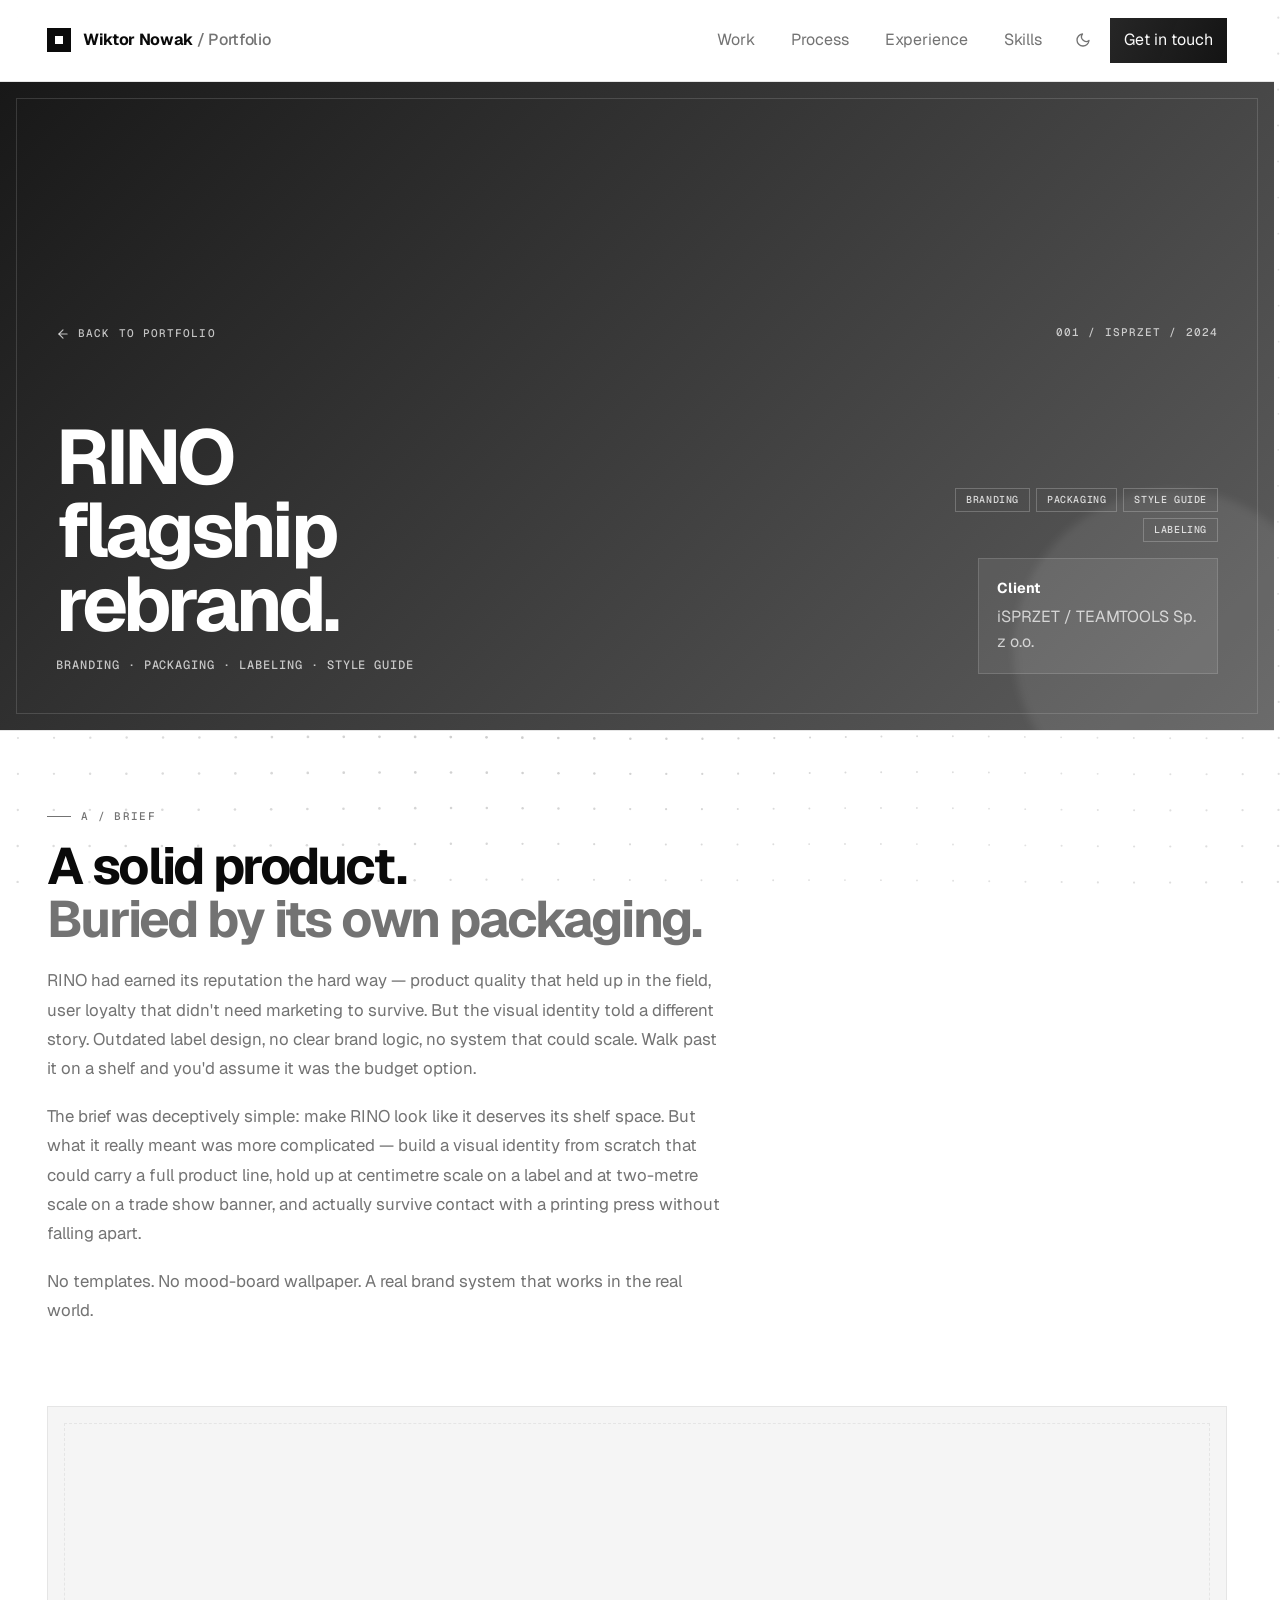
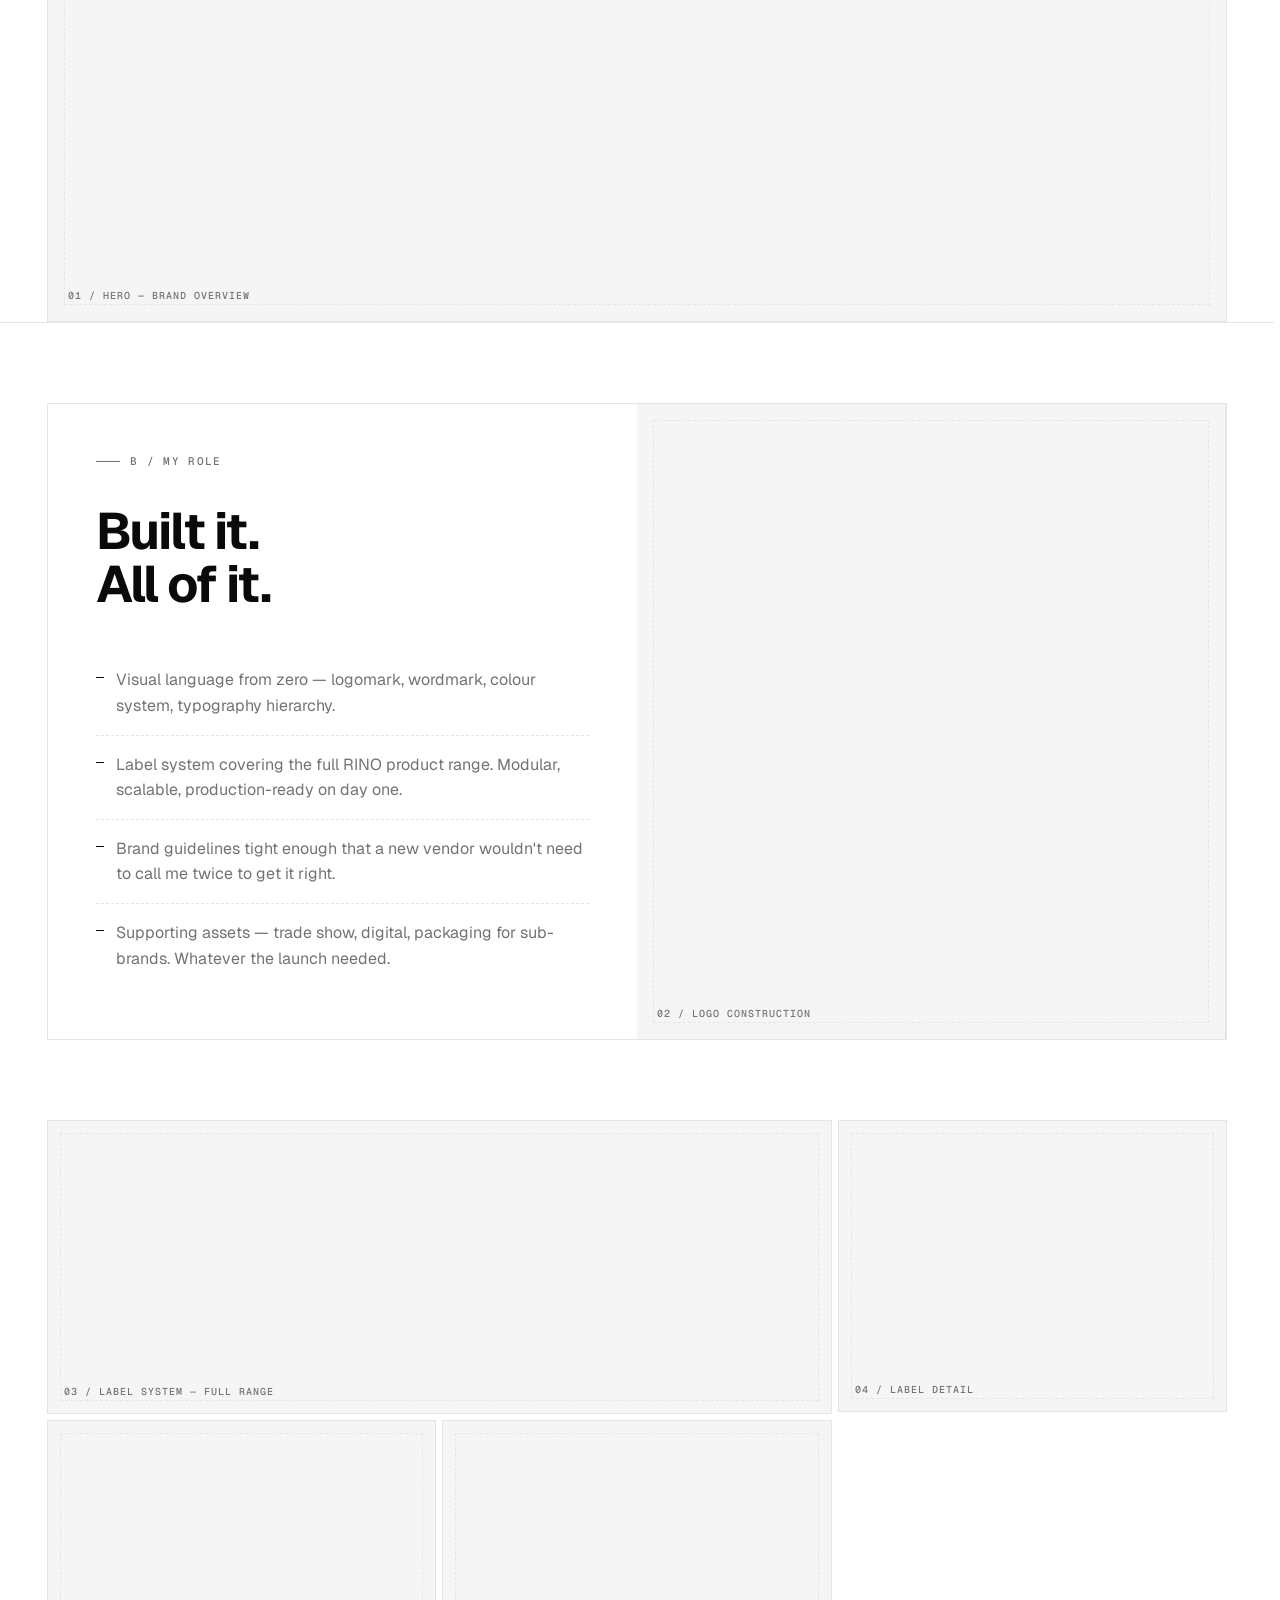
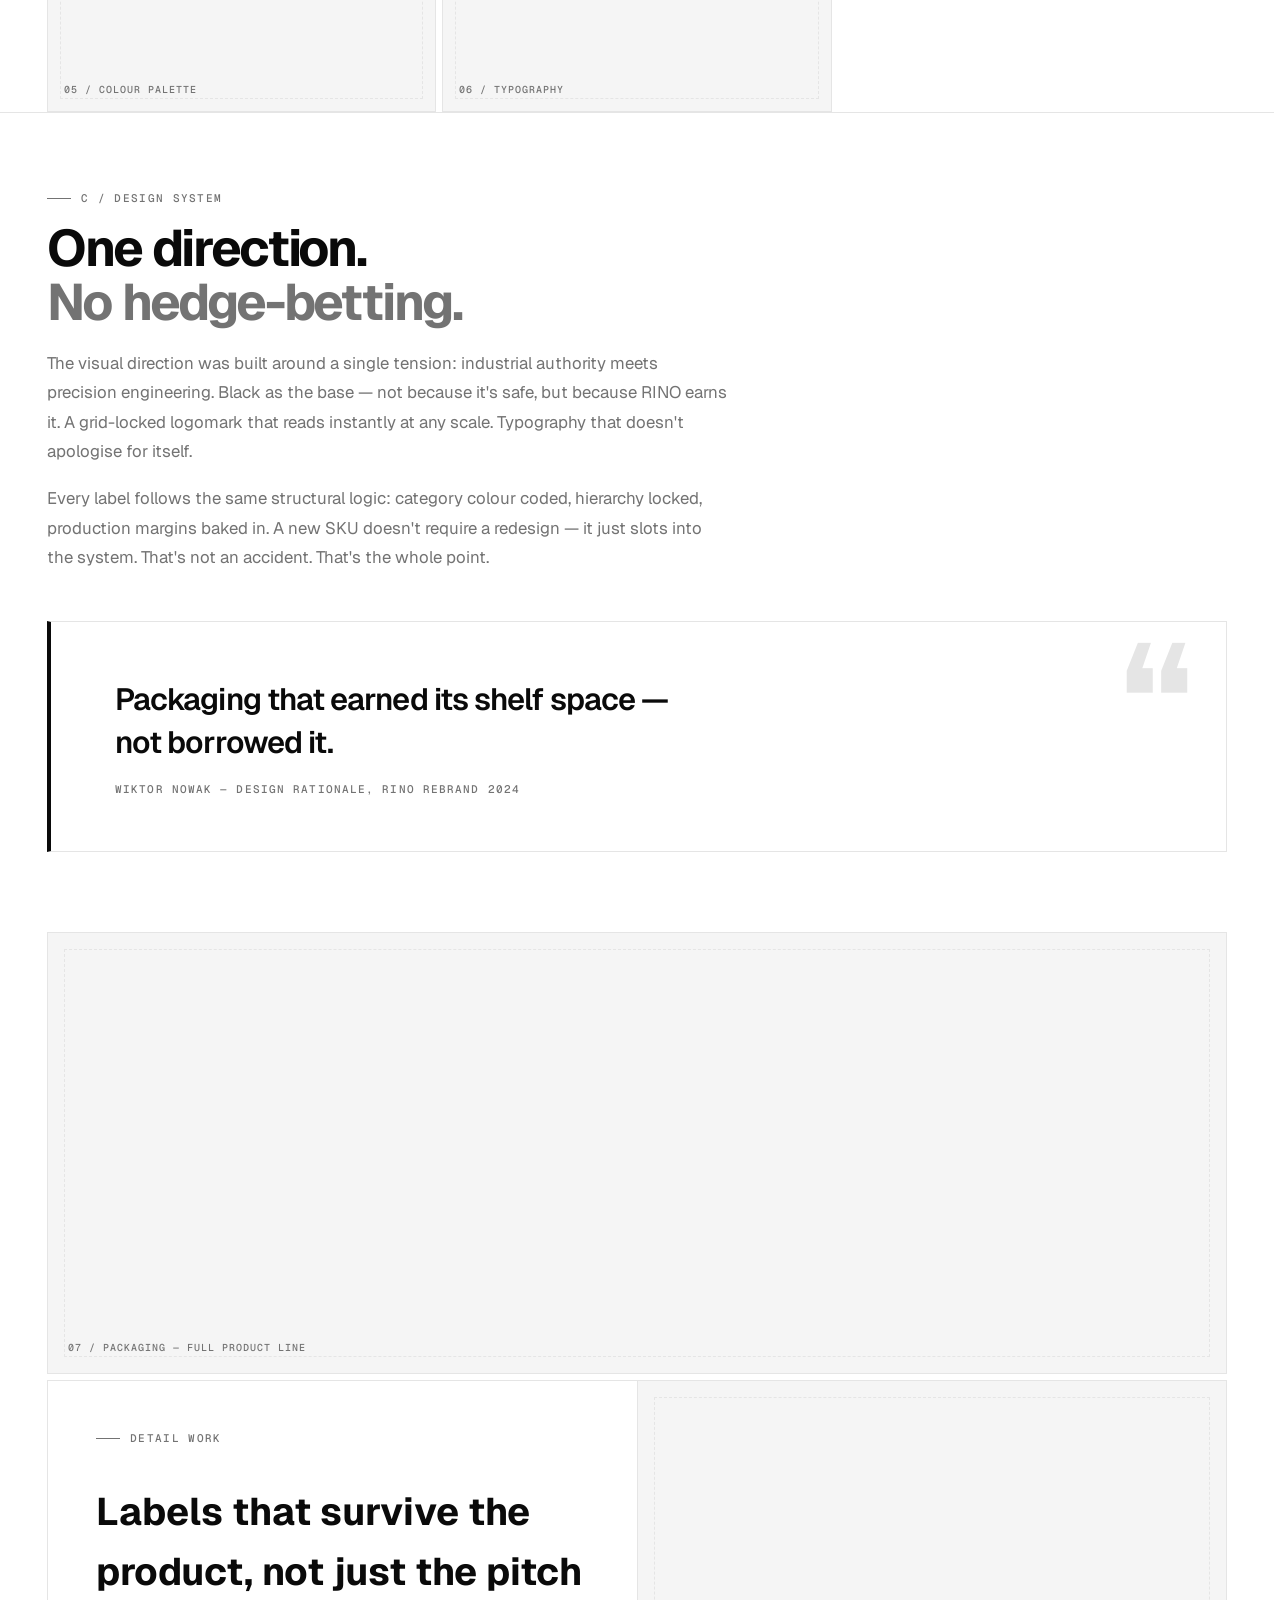
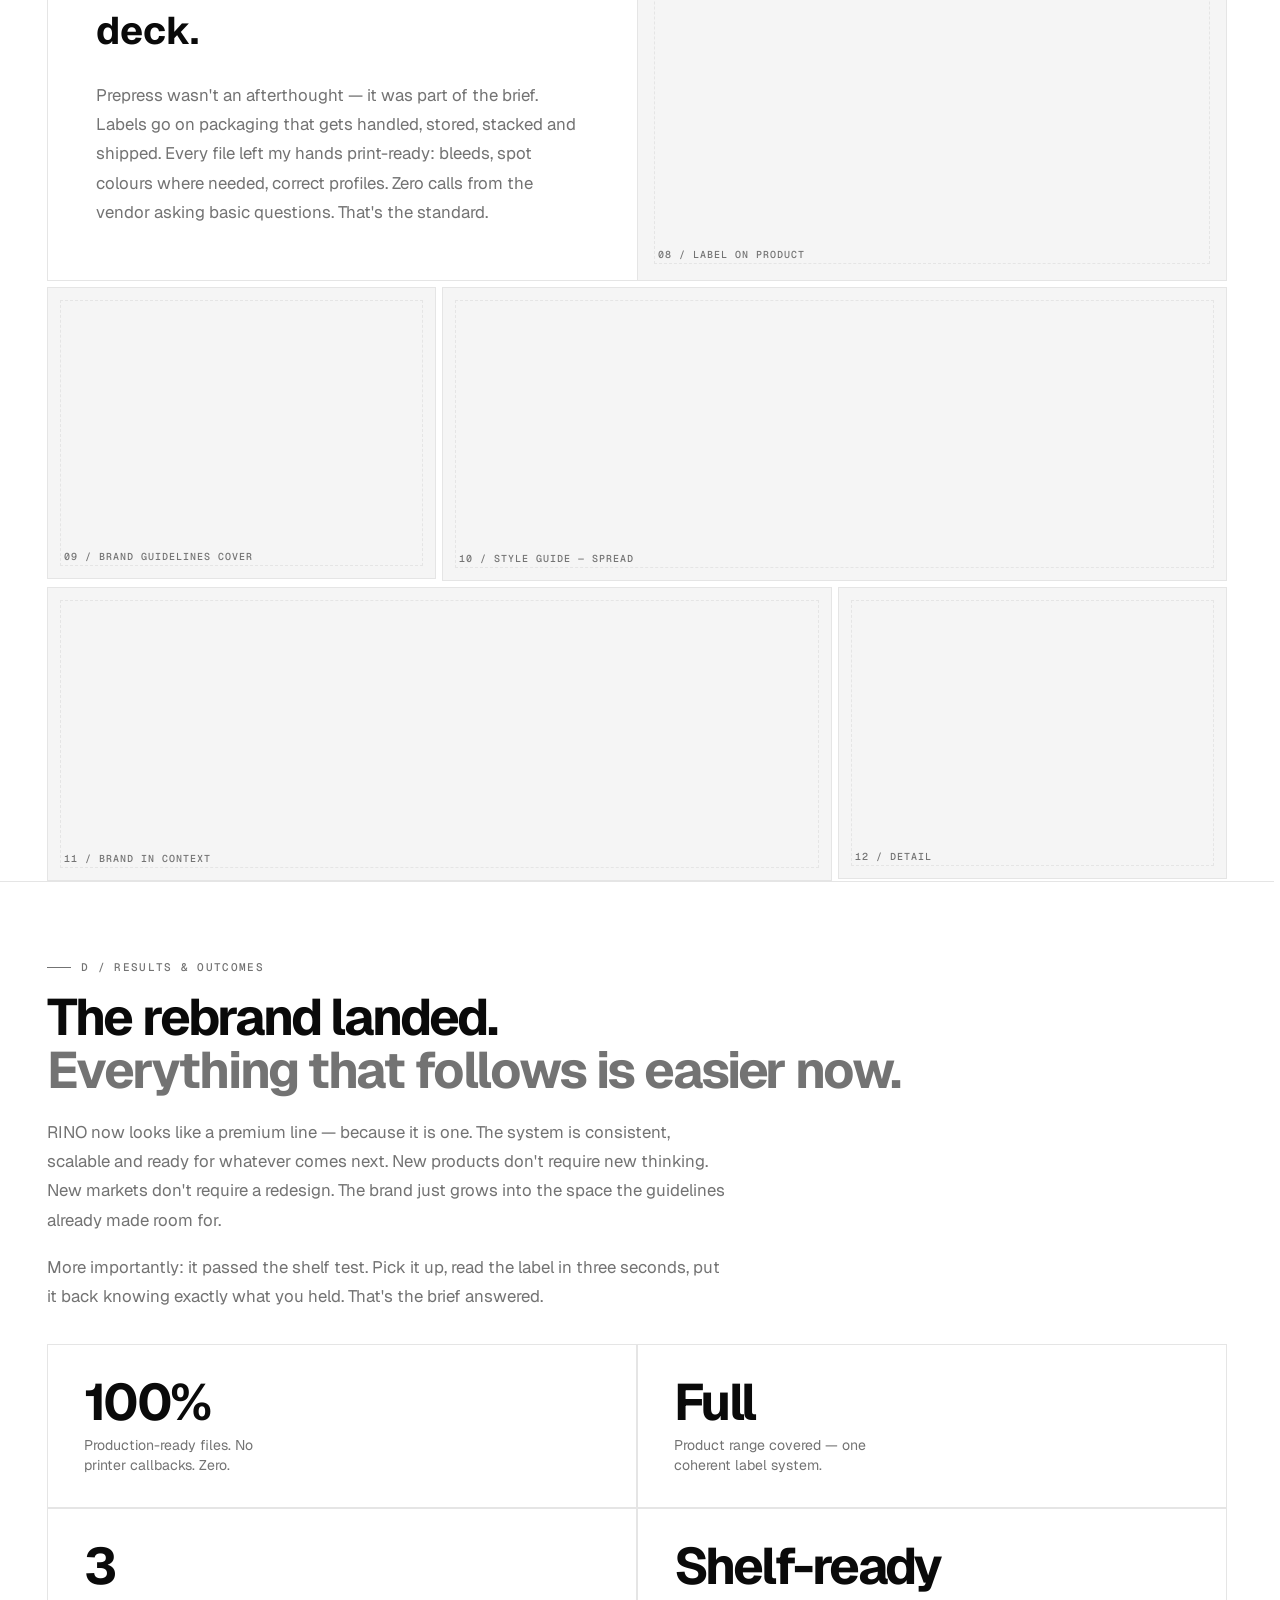
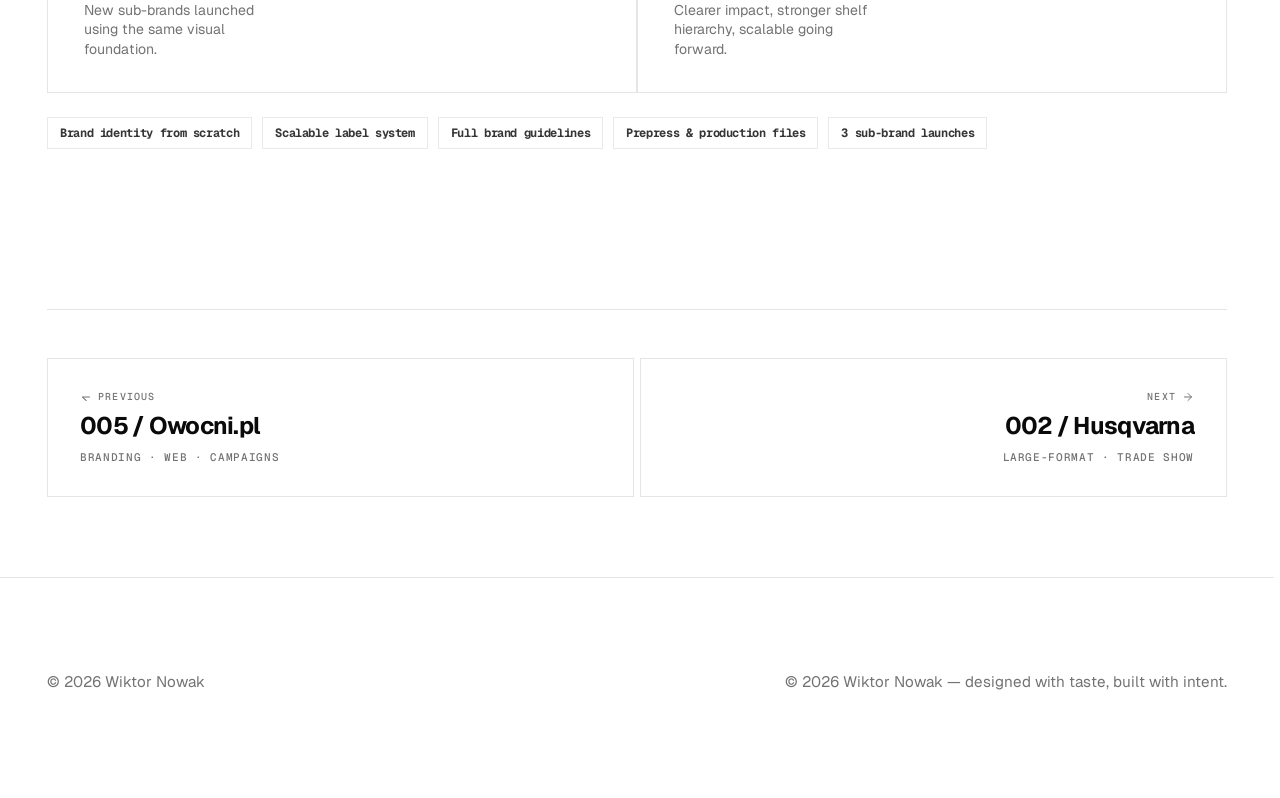
==== rino.html @ 402c130f "Add RINO case study page + rebuild project preview panels" ====
<!DOCTYPE html>
<html lang="en">
<head>
<meta charset="UTF-8">
<meta name="viewport" content="width=device-width, initial-scale=1.0">
<title>RINO — Flagship Rebrand | Wiktor Nowak</title>
<meta name="description" content="Case study: RINO flagship rebrand — brand identity, packaging design and label system by Wiktor Nowak. A product that finally looks like it deserves its shelf space.">
<meta name="theme-color" content="#0a0a0a">
<meta property="og:title" content="RINO — Flagship Rebrand | Wiktor Nowak">
<meta property="og:description" content="Brand identity, packaging and label system. A full rebrand from zero.">
<meta property="og:type" content="article">
<meta property="og:url" content="https://wiktornowak.pl/rino.html">
<link rel="icon" href="favicon.ico" type="image/x-icon">
<link rel="icon" type="image/png" sizes="32x32" href="favicon-32x32.png">
<link rel="icon" type="image/png" sizes="16x16" href="favicon-16x16.png">
<link rel="apple-touch-icon" sizes="180x180" href="apple-touch-icon.png">
<link rel="preconnect" href="https://fonts.googleapis.com">
<link rel="preconnect" href="https://fonts.gstatic.com" crossorigin>
<link href="https://fonts.googleapis.com/css2?family=Geist:wght@400;500;600;700&family=Geist+Mono:wght@400;500&display=swap" rel="stylesheet">
<link rel="stylesheet" href="style.css">
<script defer src="https://cloud.umami.is/script.js" data-website-id="50bbb984-8d4e-40b0-95b7-049831238266"></script>
</head>
<body>
<a class="skip-link" href="#main">Skip to content</a>
<div class="scroll-progress" aria-hidden="true"></div>
<div class="context-cursor" id="contextCursor" aria-hidden="true"></div>
<canvas class="dot-field" id="dotField" aria-hidden="true"></canvas>

<header class="site-header">
  <div class="container">
    <a class="brand" href="index.html" data-cursor="Home">
      <span class="brand-mark" aria-hidden="true"></span>
      <span><span class="brand-name">Wiktor Nowak</span> <span class="brand-sub">/ Portfolio</span></span>
    </a>
    <nav class="nav" aria-label="Primary navigation">
      <a class="nav-link" href="index.html#work" data-cursor="Scroll" data-cursor-offset="nav">Work</a>
      <a class="nav-link" href="index.html#process" data-cursor="Scroll" data-cursor-offset="nav">Process</a>
      <a class="nav-link" href="index.html#experience" data-cursor="Scroll" data-cursor-offset="nav">Experience</a>
      <a class="nav-link" href="index.html#skills" data-cursor="Scroll" data-cursor-offset="nav">Skills</a>
      <button class="theme-toggle" id="themeToggle" type="button" aria-label="Toggle color theme" data-cursor="Theme" data-cursor-offset="nav">
        <svg class="icon-moon" viewBox="0 0 24 24"><path d="M21 12.79A9 9 0 1 1 11.21 3 7 7 0 0 0 21 12.79"></path></svg>
        <svg class="icon-sun" viewBox="0 0 24 24"><circle cx="12" cy="12" r="4"></circle><path d="M12 2v2M12 20v2M4.93 4.93l1.41 1.41M17.66 17.66l1.41 1.41M2 12h2M20 12h2M4.93 19.07l1.41-1.41M17.66 6.34l1.41-1.41"></path></svg>
      </button>
      <button class="nav-toggle" id="navToggle" type="button" aria-label="Open navigation" aria-expanded="false">
        <svg class="icon-hamburger" viewBox="0 0 24 24"><line x1="3" y1="6" x2="21" y2="6"></line><line x1="3" y1="12" x2="21" y2="12"></line><line x1="3" y1="18" x2="21" y2="18"></line></svg>
        <svg class="icon-hamburger-close" viewBox="0 0 24 24"><line x1="18" y1="6" x2="6" y2="18"></line><line x1="6" y1="6" x2="18" y2="18"></line></svg>
      </button>
      <a class="cta nav-cta" href="index.html#contact" data-cursor="Scroll" data-cursor-offset="nav">Get in touch</a>
    </nav>
  </div>
</header>

<main id="main">

  <!-- ===================== HERO ===================== -->
  <section class="case-hero" style="--project-gradient: linear-gradient(135deg, #181818, #5f5f5f); --project-ink: #ffffff;">
    <div class="case-hero-inner">
      <div class="case-hero-top">
        <a href="index.html#work" class="case-back" data-cursor="Back" data-cursor-offset="nav">
          <svg viewBox="0 0 24 24" aria-hidden="true"><line x1="19" y1="12" x2="5" y2="12"></line><polyline points="12 19 5 12 12 5"></polyline></svg>
          Back to portfolio
        </a>
        <span class="case-hero-number">001 / iSprzet / 2024</span>
      </div>
      <div class="case-hero-body">
        <div>
          <h1>RINO<br>flagship<br>rebrand.</h1>
          <p class="case-hero-sub">Branding · Packaging · Labeling · Style guide</p>
        </div>
        <aside class="case-hero-aside">
          <div class="case-tags">
            <span class="case-tag">Branding</span>
            <span class="case-tag">Packaging</span>
            <span class="case-tag">Style guide</span>
            <span class="case-tag">Labeling</span>
          </div>
          <div class="hero-note" style="background: rgba(255,255,255,0.07); border-color: rgba(255,255,255,0.14); max-width: 240px;">
            <strong style="color: #fff; font-size: 0.9rem;">Client</strong>
            <p class="mini-note" style="color: rgba(255,255,255,0.72);">iSPRZET / TEAMTOOLS Sp. z o.o.</p>
          </div>
        </aside>
      </div>
    </div>
  </section>

  <!-- ===================== A / BRIEF ===================== -->
  <section class="case-section">
    <div class="container">
      <div class="reveal">
        <p class="case-kicker">A / Brief</p>
        <h2>A solid product.<br><span class="muted">Buried by its own packaging.</span></h2>
        <p class="case-body">RINO had earned its reputation the hard way — product quality that held up in the field, user loyalty that didn't need marketing to survive. But the visual identity told a different story. Outdated label design, no clear brand logic, no system that could scale. Walk past it on a shelf and you'd assume it was the budget option.</p>
        <p class="case-body">The brief was deceptively simple: make RINO look like it deserves its shelf space. But what it really meant was more complicated — build a visual identity from scratch that could carry a full product line, hold up at centimetre scale on a label and at two-metre scale on a trade show banner, and actually survive contact with a printing press without falling apart.</p>
        <p class="case-body">No templates. No mood-board wallpaper. A real brand system that works in the real world.</p>
      </div>
    </div>
  </section>

  <!-- ===================== PHOTO FULL 1 ===================== -->
  <div class="container reveal">
    <div class="case-photo-full">
      <span class="photo-label">01 / Hero — brand overview</span>
    </div>
  </div>

  <!-- ===================== B / MY ROLE ===================== -->
  <section class="case-section">
    <div class="container">
      <div class="case-split reveal">
        <div class="case-split-content">
          <p class="case-kicker">B / My role</p>
          <h2>Built it.<br>All of it.</h2>
          <ul class="case-role-list">
            <li>Visual language from zero — logomark, wordmark, colour system, typography hierarchy.</li>
            <li>Label system covering the full RINO product range. Modular, scalable, production-ready on day one.</li>
            <li>Brand guidelines tight enough that a new vendor wouldn't need to call me twice to get it right.</li>
            <li>Supporting assets — trade show, digital, packaging for sub-brands. Whatever the launch needed.</li>
          </ul>
        </div>
        <div class="case-split-photo">
          <span class="photo-label">02 / Logo construction</span>
        </div>
      </div>
    </div>
  </section>

  <!-- ===================== PHOTO GRID 1 ===================== -->
  <div class="container reveal">
    <div class="case-photo-grid">
      <div class="case-photo-cell wide">
        <span class="photo-label">03 / Label system — full range</span>
      </div>
      <div class="case-photo-cell">
        <span class="photo-label">04 / Label detail</span>
      </div>
      <div class="case-photo-cell">
        <span class="photo-label">05 / Colour palette</span>
      </div>
      <div class="case-photo-cell">
        <span class="photo-label">06 / Typography</span>
      </div>
    </div>
  </div>

  <!-- ===================== C / SYSTEM ===================== -->
  <section class="case-section">
    <div class="container">
      <div class="reveal">
        <p class="case-kicker">C / Design system</p>
        <h2>One direction.<br><span class="muted">No hedge-betting.</span></h2>
        <p class="case-body">The visual direction was built around a single tension: industrial authority meets precision engineering. Black as the base — not because it's safe, but because RINO earns it. A grid-locked logomark that reads instantly at any scale. Typography that doesn't apologise for itself.</p>
        <p class="case-body">Every label follows the same structural logic: category colour coded, hierarchy locked, production margins baked in. A new SKU doesn't require a redesign — it just slots into the system. That's not an accident. That's the whole point.</p>
      </div>

      <div class="case-quote reveal" style="margin-top: 48px;">
        <blockquote>Packaging that earned its shelf space — not borrowed it.</blockquote>
        <cite>Wiktor Nowak — design rationale, RINO rebrand 2024</cite>
      </div>
    </div>
  </section>

  <!-- ===================== PHOTO FULL 2 ===================== -->
  <div class="container reveal">
    <div class="case-photo-full" style="aspect-ratio: 16 / 6;">
      <span class="photo-label">07 / Packaging — full product line</span>
    </div>
  </div>

  <!-- ===================== PHOTO SPLIT 2 ===================== -->
  <div class="container reveal" style="margin-top: 6px;">
    <div class="case-split reverse">
      <div class="case-split-photo">
        <span class="photo-label">08 / Label on product</span>
      </div>
      <div class="case-split-content">
        <p class="case-kicker">Detail work</p>
        <h2 style="font-size: clamp(1.6rem, 3vw, 2.4rem);">Labels that survive the product, not just the pitch deck.</h2>
        <p class="case-body">Prepress wasn't an afterthought — it was part of the brief. Labels go on packaging that gets handled, stored, stacked and shipped. Every file left my hands print-ready: bleeds, spot colours where needed, correct profiles. Zero calls from the vendor asking basic questions. That's the standard.</p>
      </div>
    </div>
  </div>

  <!-- ===================== PHOTO GRID 2 ===================== -->
  <div class="container reveal" style="margin-top: 6px;">
    <div class="case-photo-grid">
      <div class="case-photo-cell">
        <span class="photo-label">09 / Brand guidelines cover</span>
      </div>
      <div class="case-photo-cell wide">
        <span class="photo-label">10 / Style guide — spread</span>
      </div>
      <div class="case-photo-cell wide">
        <span class="photo-label">11 / Brand in context</span>
      </div>
      <div class="case-photo-cell">
        <span class="photo-label">12 / Detail</span>
      </div>
    </div>
  </div>

  <!-- ===================== D / OUTCOMES ===================== -->
  <section class="case-section">
    <div class="container">
      <div class="reveal">
        <p class="case-kicker">D / Results & outcomes</p>
        <h2>The rebrand landed.<br><span class="muted">Everything that follows is easier now.</span></h2>
        <p class="case-body">RINO now looks like a premium line — because it is one. The system is consistent, scalable and ready for whatever comes next. New products don't require new thinking. New markets don't require a redesign. The brand just grows into the space the guidelines already made room for.</p>
        <p class="case-body">More importantly: it passed the shelf test. Pick it up, read the label in three seconds, put it back knowing exactly what you held. That's the brief answered.</p>
      </div>

      <div class="case-outcomes reveal">
        <div class="case-outcome-item">
          <strong>100%</strong>
          <span>Production-ready files. No printer callbacks. Zero.</span>
        </div>
        <div class="case-outcome-item">
          <strong>Full</strong>
          <span>Product range covered — one coherent label system.</span>
        </div>
        <div class="case-outcome-item">
          <strong>3</strong>
          <span>New sub-brands launched using the same visual foundation.</span>
        </div>
        <div class="case-outcome-item">
          <strong>Shelf-ready</strong>
          <span>Clearer impact, stronger shelf hierarchy, scalable going forward.</span>
        </div>
      </div>

      <!-- Outcome tags -->
      <div class="outcomes reveal" style="margin-top: 24px;">
        <span class="tag">Brand identity from scratch</span>
        <span class="tag">Scalable label system</span>
        <span class="tag">Full brand guidelines</span>
        <span class="tag">Prepress & production files</span>
        <span class="tag">3 sub-brand launches</span>
      </div>
    </div>
  </section>

  <!-- ===================== PROJECT NAVIGATION ===================== -->
  <div class="container">
    <nav class="project-nav reveal" aria-label="Other projects">
      <a href="index.html#work" class="project-nav-item" data-cursor="Prev">
        <span class="project-nav-direction">
          <svg viewBox="0 0 24 24" aria-hidden="true"><line x1="19" y1="12" x2="5" y2="12"></line><polyline points="12 19 5 12 12 19"></polyline></svg>
          Previous
        </span>
        <span class="project-nav-title">005 / Owocni.pl</span>
        <span class="project-nav-sub">Branding · Web · Campaigns</span>
      </a>
      <a href="index.html#work" class="project-nav-item next" data-cursor="Next">
        <span class="project-nav-direction">
          Next
          <svg viewBox="0 0 24 24" aria-hidden="true"><line x1="5" y1="12" x2="19" y2="12"></line><polyline points="12 5 19 12 12 19"></polyline></svg>
        </span>
        <span class="project-nav-title">002 / Husqvarna</span>
        <span class="project-nav-sub">Large-format · Trade show</span>
      </a>
    </nav>
  </div>

  <!-- ===================== FOOTER ===================== -->
  <section class="section" id="contact-strip" style="border-top: 1px solid var(--line); margin-top: 80px;">
    <div class="container">
      <footer>
        <span>© 2026 Wiktor Nowak</span>
        <span>© 2026 Wiktor Nowak — designed with taste, built with intent.</span>
      </footer>
    </div>
  </section>

</main>

<button class="back-to-top" id="backToTop" aria-label="Back to top" data-cursor="Top">
  <svg viewBox="0 0 24 24"><polyline points="18 15 12 9 6 15"></polyline></svg>
</button>

<div class="mobile-menu" id="mobileMenu" aria-hidden="true">
  <a class="mobile-menu-link" href="index.html#work">Work</a>
  <a class="mobile-menu-link" href="index.html#process">Process</a>
  <a class="mobile-menu-link" href="index.html#experience">Experience</a>
  <a class="mobile-menu-link" href="index.html#skills">Skills</a>
  <a class="mobile-menu-link mobile-menu-cta" href="index.html#contact">Get in touch</a>
</div>

<script src="main.js"></script>
</body>
</html>
---- style.css ----
:root {
    --bg: #ffffff;
    --surface: #ffffff;
    --surface-strong: #ffffff;
    --surface-dark: #0a0a0a;
    --text: #0a0a0a;
    --muted: #737373;
    --line: #e5e5e5;
    --accent: #0a0a0a;
    --accent-soft: #f5f5f5;
    --shadow: none;
    --radius: 0;
    --radius-sm: 0;
    --container: 1180px;
    --sans: "Geist", sans-serif;
    --mono: "Geist Mono", monospace;
    --header-height: 80px;
    color-scheme: light;
  }

  /* Custom Scrollbar */
  ::-webkit-scrollbar {
    width: 6px;
  }
  ::-webkit-scrollbar-track {
    background: var(--bg);
  }
  ::-webkit-scrollbar-thumb {
    background: var(--line);
    border-radius: 10px;
  }
  ::-webkit-scrollbar-thumb:hover {
    background: var(--muted);
  }

  section {
    scroll-margin-top: var(--header-height);
  }

  html[data-theme="dark"] {
    --bg: #0a0a0a;
    --surface: #0a0a0a;
    --surface-strong: #171717;
    --surface-dark: #000000;
    --text: #fafafa;
    --muted: #a3a3a3;
    --line: #262626;
    --accent: #fafafa;
    --accent-soft: #171717;
    --shadow: none;
    color-scheme: dark;
  }

  * {
    box-sizing: border-box;
  }

  html {
    scroll-behavior: smooth;
    background: var(--bg);
  }

  body {
    margin: 0;
    font-family: var(--sans);
    color: var(--text);
    background: transparent;
    line-height: 1.55;
    transition: background-color 0.25s ease, color 0.25s ease;
    -webkit-font-smoothing: antialiased;
    position: relative;
  }

  .dot-field {
    position: fixed;
    inset: 0;
    width: 100%;
    height: 100%;
    pointer-events: none;
    z-index: -1;
    opacity: 0;
    transition: opacity 0.25s ease;
  }

  html[data-theme="light"] .dot-field {
    opacity: 1;
  }

  html[data-theme="dark"] .dot-field {
    opacity: 0.86;
  }

  a {
    color: inherit;
  }

  img {
    max-width: 100%;
    display: block;
  }

  button,
  input,
  textarea {
    font: inherit;
  }

  .container {
    width: min(var(--container), calc(100% - 40px));
    margin: 0 auto;
  }

  .skip-link {
    position: absolute;
    left: 16px;
    top: -48px;
    z-index: 100;
    padding: 10px 14px;
    border-radius: 999px;
    background: var(--text);
    color: var(--bg);
  }

  .skip-link:focus {
    top: 16px;
  }

  .context-cursor {
    position: fixed;
    left: 0;
    top: 0;
    z-index: 120;
    min-height: 34px;
    padding: 0 12px;
    display: inline-flex;
    align-items: center;
    justify-content: center;
    border: 1px solid color-mix(in srgb, var(--text) 14%, var(--line));
    background: color-mix(in srgb, var(--bg) 84%, transparent);
    color: var(--text);
    font: 500 10px/1 var(--mono);
    letter-spacing: 0.12em;
    text-transform: uppercase;
    white-space: nowrap;
    pointer-events: none;
    transform: translate3d(-50%, calc(-100% - 18px), 0) scale(0.94);
    opacity: 0;
    transition: opacity 0.14s ease, transform 0.18s ease, background-color 0.18s ease, color 0.18s ease;
    backdrop-filter: blur(10px);
  }

  .context-cursor.is-visible {
    opacity: 1;
    transform: translate3d(-50%, calc(-100% - 18px), 0) scale(1);
  }

  .context-cursor.is-nav-offset {
    transform: translate3d(-50%, 18px, 0) scale(1);
  }

  .context-cursor.is-clicked {
    animation: cursor-click 0.24s cubic-bezier(0.22, 1, 0.36, 1);
  }

  .context-cursor.is-nav-offset.is-clicked {
    animation: cursor-click-nav 0.24s cubic-bezier(0.22, 1, 0.36, 1);
  }

  @keyframes cursor-click {
    0% {
      transform: translate3d(-50%, calc(-100% - 18px), 0) scale(1);
      background: color-mix(in srgb, var(--bg) 84%, transparent);
      color: var(--text);
    }
    45% {
      transform: translate3d(-50%, calc(-100% - 18px), 0) scale(0.9);
      background: var(--text);
      color: var(--bg);
    }
    100% {
      transform: translate3d(-50%, calc(-100% - 18px), 0) scale(1);
      background: color-mix(in srgb, var(--bg) 84%, transparent);
      color: var(--text);
    }
  }

  @keyframes cursor-click-nav {
    0% {
      transform: translate3d(-50%, 18px, 0) scale(1);
      background: color-mix(in srgb, var(--bg) 84%, transparent);
      color: var(--text);
    }
    45% {
      transform: translate3d(-50%, 18px, 0) scale(0.9);
      background: var(--text);
      color: var(--bg);
    }
    100% {
      transform: translate3d(-50%, 18px, 0) scale(1);
      background: color-mix(in srgb, var(--bg) 84%, transparent);
      color: var(--text);
    }
  }

  .has-context-cursor,
  .has-context-cursor * {
    cursor: none !important;
  }

  .site-header {
    position: sticky;
    top: 0;
    z-index: 50;
    backdrop-filter: blur(16px);
    background: color-mix(in srgb, var(--bg) 86%, transparent);
    border-bottom: 1px solid var(--line);
  }

  .site-header .container {
    display: flex;
    align-items: center;
    justify-content: space-between;
    gap: 20px;
    padding: 18px 0;
  }

  .brand {
    display: inline-flex;
    align-items: center;
    gap: 12px;
    text-decoration: none;
    font-weight: 700;
    letter-spacing: -0.02em;
  }

  .brand-mark {
    width: 24px;
    height: 24px;
    background: var(--text);
    position: relative;
  }

  .brand-mark::after {
    content: "";
    position: absolute;
    width: 8px;
    height: 8px;
    top: 8px;
    left: 8px;
    background: var(--bg);
  }

  .brand-sub {
    color: var(--muted);
    font-weight: 500;
  }

  .nav {
    display: flex;
    align-items: center;
    gap: 8px;
    flex-wrap: wrap;
    justify-content: flex-end;
  }

  .nav a,
  .theme-toggle {
    border: 0;
    background: transparent;
    color: var(--muted);
    text-decoration: none;
    padding: 10px 14px;
    border-radius: 0;
    transition: background-color 0.2s ease, color 0.2s ease, transform 0.2s ease;
  }

  .theme-toggle {
    width: 38px;
    height: 38px;
    padding: 0;
    display: inline-flex;
    align-items: center;
    justify-content: center;
    border-radius: 0;
  }

  .theme-toggle svg {
    width: 16px;
    height: 16px;
    stroke: currentColor;
    fill: none;
    stroke-width: 2;
    stroke-linecap: round;
    stroke-linejoin: round;
  }

  .theme-toggle .icon-sun {
    display: none;
  }

  html[data-theme="dark"] .theme-toggle .icon-sun {
    display: block;
  }

  html[data-theme="dark"] .theme-toggle .icon-moon {
    display: none;
  }

  .nav a:hover,
  .nav a:focus-visible,
  .theme-toggle:hover,
  .theme-toggle:focus-visible {
    background: var(--accent-soft);
    color: var(--text);
    outline: none;
  }

  .nav .cta {
    background: linear-gradient(115deg, rgba(255, 255, 255, 0.98), rgba(222, 222, 222, 0.9));
    color: #0a0a0a;
  }

  .nav .cta:hover,
  .nav .cta:focus-visible {
    opacity: 0.88;
    background: linear-gradient(115deg, rgba(255, 255, 255, 1), rgba(228, 228, 228, 0.94));
    color: #0a0a0a;
  }

  html[data-theme="light"] .nav .cta {
    background: linear-gradient(115deg, rgba(34, 34, 34, 0.98), rgba(10, 10, 10, 0.96));
    color: #fafafa;
  }

  html[data-theme="light"] .nav .cta:hover,
  html[data-theme="light"] .nav .cta:focus-visible {
    background: linear-gradient(115deg, rgba(42, 42, 42, 1), rgba(12, 12, 12, 0.98));
    color: #fafafa;
  }

  .hero {
    padding: 92px 0 44px;
  }

  .hero-shell {
    display: block;
  }

  .hero-copy,
  .hero-panel,
  .panel,
  .client-strip,
  .timeline-item,
  .skill-card,
  .tool-cloud,
  .contact-band {
    background: transparent;
    border: 1px solid var(--line);
    box-shadow: var(--shadow);
    backdrop-filter: none;
  }

  .hero-copy,
  .hero-panel,
  .panel,
  .timeline-item,
  .skill-card,
  .tool-cloud,
  .contact-band {
    border-radius: var(--radius);
  }

  .hero-copy {
    padding: 0;
    border: 0;
  }

  .eyebrow {
    display: inline-flex;
    align-items: center;
    gap: 10px;
    padding: 8px 12px;
    border-radius: 999px;
    background: transparent;
    border: 1px solid var(--line);
    font: 500 12px/1 var(--mono);
    text-transform: uppercase;
    letter-spacing: 0.08em;
    color: var(--muted);
  }

  .eyebrow-dot {
    width: 8px;
    height: 8px;
    border-radius: 50%;
    background: #4da25a;
    box-shadow: 0 0 0 6px rgba(77, 162, 90, 0.14);
  }

  h1,
  h2,
  h3,
  h4,
  p {
    margin: 0;
  }

  .hero h1 {
    margin-top: 22px;
    font-size: clamp(3.6rem, 9.4vw, 8rem);
    line-height: 0.93;
    letter-spacing: -0.05em;
    max-width: none;
    color: var(--text);
  }

  .hero h1 .block {
    position: relative;
    background: var(--text);
    color: var(--bg);
    -webkit-text-fill-color: currentColor;
    padding: 0 12px 4px;
    display: inline-block;
    margin: 4px 4px 0 0;
    border: 0;
  }

  .hero-sub {
    display: grid;
    grid-template-columns: minmax(0, 1fr) 360px;
    gap: 56px;
    align-items: end;
    margin-top: 34px;
    padding-top: 34px;
    border-top: 1px solid var(--line);
  }

  .hero-copy p {
    margin-top: 0;
    max-width: 38ch;
    font-size: 1.1rem;
    color: var(--muted);
  }

  .hero-actions {
    display: flex;
    flex-wrap: wrap;
    gap: 12px;
    margin-top: 28px;
  }

  .button {
    display: inline-flex;
    align-items: center;
    justify-content: center;
    gap: 8px;
    min-height: 48px;
    padding: 0 18px;
    border-radius: 8px;
    border: 1px solid var(--line);
    text-decoration: none;
    transition: transform 0.2s ease, background-color 0.2s ease, color 0.2s ease;
  }

  .button:hover,
  .button:focus-visible {
    transform: translateY(-1px);
    outline: none;
  }

  .button-primary {
    background: var(--text);
    color: var(--bg);
    border-color: transparent;
  }

  .button-primary:hover,
  .button-primary:focus-visible {
    background: var(--text);
    color: var(--bg);
    opacity: 0.88;
  }

  .button-secondary {
    background: transparent;
    color: var(--text);
  }

  .hero-panel {
    padding: 0;
    display: grid;
    gap: 14px;
    align-content: start;
    border: 0;
  }

  .stat-grid {
    display: grid;
    grid-template-columns: repeat(2, minmax(0, 1fr));
    gap: 2px;
    background: var(--line);
    border: 1px solid var(--line);
  }

  .stat {
    padding: 18px;
    background: var(--bg);
    border: 0;
  }

  .stat strong {
    display: block;
    font-size: 2rem;
    line-height: 1;
    letter-spacing: -0.04em;
  }

  .stat span,
  .mini-note,
  .section-intro p,
  .project-meta,
  .project-summary p,
  .timeline-meta,
  .timeline-copy,
  .skill-card li,
  .tools-list span,
  .contact-meta,
  footer {
    color: var(--muted);
  }

  .hero-note {
    padding: 18px;
    background: var(--surface-strong);
    border: 1px solid var(--line);
  }

  .hero-note strong {
    display: block;
    margin-bottom: 6px;
    color: var(--text);
  }

  .section {
    padding: 64px 0;
  }

  #work,
  #experience,
  #skills,
  #contact {
    scroll-margin-top: 92px;
  }

  .section + .section {
    border-top: 1px solid var(--line);
  }

  .section-intro {
    display: grid;
    grid-template-columns: 200px minmax(0, 1fr);
    gap: 24px;
    align-items: start;
    margin-bottom: 34px;
  }

  .section-kicker {
    font: 500 11px/1 var(--mono);
    text-transform: uppercase;
    letter-spacing: 0.12em;
    color: var(--muted);
    padding-top: 10px;
  }

  .section-intro h2 {
    font-size: clamp(2rem, 5vw, 3.5rem);
    line-height: 1;
    letter-spacing: -0.04em;
    margin-bottom: 10px;
    --heading-x: 50%;
    --heading-y: 50%;
    --heading-wave-x: 50%;
    --heading-wave-y: 50%;
    --heading-active: 0;
    color: transparent;
    -webkit-text-fill-color: transparent;
    background-image:
      radial-gradient(circle at var(--heading-x) var(--heading-y),
        rgba(255, 255, 255, calc(0.08 + (var(--heading-active) * 1.04))) 0%,
        rgba(255, 255, 255, calc(0.04 + (var(--heading-active) * 0.26))) 24%,
        rgba(255, 255, 255, calc(var(--heading-active) * 0.1)) 58%,
        transparent 88%),
      linear-gradient(115deg,
        rgba(255, 255, 255, calc(0.54 + (var(--heading-active) * 0.22))),
        rgba(255, 255, 255, calc(0.4 + (var(--heading-active) * 0.18))));
    background-size: 190% 190%, 100% 100%;
    background-position: var(--heading-x) var(--heading-y), 50% 50%;
    background-repeat: no-repeat;
    -webkit-background-clip: text;
    background-clip: text;
    transition: opacity 0.18s ease;
  }

  .section-intro h2.typewriter-heading {
    min-height: 1em;
  }

  .typewriter-text {
    display: inline;
  }

  .section-intro p.gradient-copy {
    --heading-x: 50%;
    --heading-y: 50%;
    --heading-wave-x: 50%;
    --heading-wave-y: 50%;
    --heading-active: 0;
    color: transparent;
    -webkit-text-fill-color: transparent;
    background-image:
      radial-gradient(circle at var(--heading-x) var(--heading-y),
        rgba(255, 255, 255, calc(0.05 + (var(--heading-active) * 0.58))) 0%,
        rgba(255, 255, 255, calc(0.02 + (var(--heading-active) * 0.14))) 24%,
        rgba(255, 255, 255, calc(var(--heading-active) * 0.05)) 54%,
        transparent 84%),
      linear-gradient(115deg,
        rgba(255, 255, 255, calc(0.36 + (var(--heading-active) * 0.1))),
        rgba(255, 255, 255, calc(0.24 + (var(--heading-active) * 0.08))));
    background-size: 170% 170%, 100% 100%;
    background-position: var(--heading-x) var(--heading-y), 50% 50%;
    background-repeat: no-repeat;
    -webkit-background-clip: text;
    background-clip: text;
    transition: opacity 0.18s ease;
  }

  .timeline-copy h3.gradient-copy {
    --heading-x: 50%;
    --heading-y: 50%;
    --heading-wave-x: 50%;
    --heading-wave-y: 50%;
    --heading-active: 0;
    color: transparent;
    -webkit-text-fill-color: transparent;
    background-image:
      radial-gradient(circle at var(--heading-x) var(--heading-y),
        rgba(255, 255, 255, calc(0.06 + (var(--heading-active) * 0.72))) 0%,
        rgba(255, 255, 255, calc(0.02 + (var(--heading-active) * 0.18))) 24%,
        rgba(255, 255, 255, calc(var(--heading-active) * 0.06)) 54%,
        transparent 84%),
      linear-gradient(115deg,
        rgba(255, 255, 255, calc(0.46 + (var(--heading-active) * 0.14))),
        rgba(255, 255, 255, calc(0.32 + (var(--heading-active) * 0.12))));
    background-size: 175% 175%, 100% 100%;
    background-position: var(--heading-x) var(--heading-y), 50% 50%;
    background-repeat: no-repeat;
    -webkit-background-clip: text;
    background-clip: text;
    transition: opacity 0.18s ease;
  }

  html[data-theme="light"] .section-intro h2 {
    background-image:
      radial-gradient(circle at var(--heading-x) var(--heading-y),
        rgba(10, 10, 10, calc(0.18 + (var(--heading-active) * 0.82))) 0%,
        rgba(10, 10, 10, calc(0.05 + (var(--heading-active) * 0.18))) 24%,
        rgba(10, 10, 10, calc(var(--heading-active) * 0.08)) 58%,
        transparent 88%),
      linear-gradient(115deg,
        rgba(10, 10, 10, calc(0.72 + (var(--heading-active) * 0.18))),
        rgba(10, 10, 10, calc(0.56 + (var(--heading-active) * 0.14))));
  }

  html[data-theme="light"] .section-intro p.gradient-copy {
    background-image:
      radial-gradient(circle at var(--heading-x) var(--heading-y),
        rgba(10, 10, 10, calc(0.12 + (var(--heading-active) * 0.46))) 0%,
        rgba(10, 10, 10, calc(0.03 + (var(--heading-active) * 0.12))) 24%,
        rgba(10, 10, 10, calc(var(--heading-active) * 0.04)) 54%,
        transparent 84%),
      linear-gradient(115deg,
        rgba(10, 10, 10, calc(0.56 + (var(--heading-active) * 0.1))),
        rgba(10, 10, 10, calc(0.4 + (var(--heading-active) * 0.08))));
  }

  html[data-theme="light"] .timeline-copy h3.gradient-copy {
    background-image:
      radial-gradient(circle at var(--heading-x) var(--heading-y),
        rgba(10, 10, 10, calc(0.14 + (var(--heading-active) * 0.56))) 0%,
        rgba(10, 10, 10, calc(0.03 + (var(--heading-active) * 0.14))) 24%,
        rgba(10, 10, 10, calc(var(--heading-active) * 0.05)) 54%,
        transparent 84%),
      linear-gradient(115deg,
        rgba(10, 10, 10, calc(0.64 + (var(--heading-active) * 0.12))),
        rgba(10, 10, 10, calc(0.46 + (var(--heading-active) * 0.1))));
  }

  html[data-theme="light"] .contact-band .section-intro h2,
  html[data-theme="light"] .contact-band .section-intro p.gradient-copy {
    background-image:
      radial-gradient(circle at var(--heading-x) var(--heading-y),
        rgba(255, 255, 255, calc(0.08 + (var(--heading-active) * 0.82))) 0%,
        rgba(255, 255, 255, calc(0.03 + (var(--heading-active) * 0.2))) 24%,
        rgba(255, 255, 255, calc(var(--heading-active) * 0.08)) 58%,
        transparent 88%),
      linear-gradient(115deg,
        rgba(255, 255, 255, calc(0.6 + (var(--heading-active) * 0.18))),
        rgba(255, 255, 255, calc(0.46 + (var(--heading-active) * 0.14))));
  }

  .muted {
    color: var(--muted);
  }

  .client-strip {
    padding: 56px 0;
    display: flex;
    align-items: center;
    justify-content: space-between;
    gap: 40px;
    flex-wrap: wrap;
    border-left: 0;
    border-right: 0;
  }

  .client-strip strong {
    font: 500 12px/1.2 var(--mono);
    text-transform: uppercase;
    letter-spacing: 0.12em;
    color: var(--muted);
    min-width: 260px;
  }

  .clients {
    position: relative;
    flex: 1;
    min-width: 0;
    overflow: hidden;
    padding: 4px 0;
  }

  .clients::before,
  .clients::after {
    content: "";
    position: absolute;
    top: 0;
    bottom: 0;
    width: 96px;
    z-index: 2;
    pointer-events: none;
  }

  .clients::before {
    left: 0;
    background: linear-gradient(90deg, var(--bg), transparent);
  }

  .clients::after {
    right: 0;
    background: linear-gradient(270deg, var(--bg), transparent);
  }

  .clients-track {
    display: flex;
    width: max-content;
    gap: 36px;
    animation: client-marquee 28s linear infinite;
  }

  .clients span,
  .tag {
    padding: 18px 0;
    font-size: clamp(1.6rem, 2.2vw, 2rem);
    font-weight: 700;
    letter-spacing: -0.03em;
    color: var(--text);
    opacity: 0.82;
    transition: opacity 0.18s ease, color 0.18s ease;
    white-space: nowrap;
  }

  .clients span:hover,
  .clients span:focus-visible {
    opacity: 1;
    outline: none;
  }

  @keyframes client-marquee {
    from {
      transform: translateX(0);
    }
    to {
      transform: translateX(calc(-50% - 9px));
    }
  }

  .projects {
    display: grid;
    gap: 6px;
  }

  .project {
    scroll-margin-top: 90px;
  }

  .project-toggle {
    width: 100%;
    border: 0;
    color: inherit;
    background: transparent;
    text-align: left;
    padding: 0;
    cursor: pointer;
  }

  .project-card {
    position: relative;
    overflow: hidden;
    background: var(--surface);
    border: 1px solid var(--line);
    transition: transform 0.25s ease, opacity 0.2s ease, border-color 0.2s ease;
  }

  .project-toggle:hover .project-card,
  .project-toggle:focus-visible .project-card {
    transform: translateY(-4px);
    border-color: var(--line);
    opacity: 0.92;
    outline: none;
  }

  .project-visual {
    min-height: 340px;
    aspect-ratio: 21 / 9;
    position: relative;
    overflow: hidden;
    padding: 24px 24px 88px;
    display: flex;
    align-items: flex-end;
    background: var(--project-gradient, linear-gradient(135deg, #2a2a2a, #6d6d6d));
    color: var(--project-ink, #ffffff);
  }

  .project-visual::before {
    content: "";
    position: absolute;
    inset: 12px;
    border-radius: 0;
    border: 1px solid rgba(255, 255, 255, 0.18);
  }

  .project-visual::after {
    content: "";
    position: absolute;
    inset: auto -40px -50px auto;
    width: 180px;
    height: 180px;
    border-radius: 50%;
    background: rgba(255, 255, 255, 0.12);
    filter: blur(2px);
  }

  .project-visual-copy {
    position: relative;
    z-index: 1;
    display: flex;
    flex-direction: column;
    gap: 8px;
    justify-content: flex-end;
    min-height: 100%;
  }

  .project-visual-copy h3 {
    font-size: clamp(1.7rem, 3vw, 2.2rem);
    line-height: 1.05;
    letter-spacing: -0.03em;
    max-width: 14ch;
  }

  .project-visual-copy p {
    margin-top: 0;
    color: var(--project-subtle, rgba(255, 255, 255, 0.8));
  }

  .project-meta {
    position: absolute;
    top: 24px;
    left: 24px;
    right: 24px;
    display: flex;
    flex-wrap: wrap;
    justify-content: space-between;
    gap: 8px 16px;
    font: 500 11px/1 var(--mono);
    text-transform: uppercase;
    letter-spacing: 0.08em;
    z-index: 2;
    color: var(--project-subtle, rgba(255, 255, 255, 0.8));
  }

  .project-summary {
    position: relative;
    z-index: 1;
    margin-top: auto;
    padding-top: 56px;
    max-width: 460px;
    color: var(--project-ink, #ffffff);
  }

  .project-summary h3 {
    font-size: clamp(1.5rem, 2.8vw, 2rem);
    line-height: 1.06;
    letter-spacing: -0.03em;
  }

  .project-summary p {
    margin-top: 6px;
    font-size: 0.98rem;
    color: var(--project-subtle, rgba(255, 255, 255, 0.8));
  }

  .row-cta {
    position: absolute;
    right: 24px;
    bottom: 24px;
    z-index: 2;
    display: flex;
    align-items: center;
    justify-content: flex-end;
    gap: 10px;
    padding: 0;
    margin-top: 0;
    font: 500 12px/1 var(--mono);
    text-transform: uppercase;
    letter-spacing: 0.08em;
    color: var(--project-subtle, rgba(255, 255, 255, 0.8));
    transition: color 0.2s ease;
  }

  .project-toggle:hover .row-cta,
  .project-toggle:focus-visible .row-cta {
    color: var(--project-ink, #ffffff);
  }

  .row-cta-arrow {
    width: 28px;
    height: 28px;
    border: 1px solid currentColor;
    display: flex;
    align-items: center;
    justify-content: center;
    position: relative;
    color: currentColor;
    transition: background 0.2s ease, border-color 0.2s ease, color 0.2s ease;
  }

  .row-cta-arrow svg {
    width: 14px;
    height: 14px;
    stroke: currentColor;
    fill: none;
    stroke-width: 2;
    stroke-linecap: round;
    stroke-linejoin: round;
    position: absolute;
    transition: opacity 0.18s ease;
  }

  .row-cta-arrow .icon-down {
    opacity: 0;
  }

  .project[open] .row-cta,
  .project[open] .row-cta-arrow {
    color: var(--text);
  }

  .project[open] .row-cta-arrow {
    background: var(--text);
    border-color: var(--text);
    color: var(--bg);
  }

  .project[open] .row-cta-arrow .icon-up {
    opacity: 0;
  }

  .project[open] .row-cta-arrow .icon-down {
    opacity: 1;
  }

  .project-panel {
    padding: 0;
    background: var(--surface);
    border: 0;
    overflow: hidden;
    max-height: 0;
    opacity: 0;
    transition: max-height 0.32s cubic-bezier(0.16, 1, 0.3, 1), opacity 0.18s ease;
  }

  .project-panel.is-open {
    opacity: 1;
  }

  .project[open] .project-card {
    box-shadow: none;
  }

  .project-panel-inner {
    border: 1px solid var(--line);
    border-top: 3px solid var(--text);
    padding: 44px;
    margin-top: 4px;
    background: var(--surface);
  }

  .project-panel-head {
    display: flex;
    justify-content: space-between;
    align-items: flex-start;
    gap: 20px;
    margin-bottom: 24px;
  }

  .project-panel-meta {
    display: block;
    margin-bottom: 8px;
    font: 500 11px/1.4 var(--mono);
    text-transform: uppercase;
    letter-spacing: 0.1em;
    color: var(--muted);
  }

  .project-panel-head h3 {
    font-size: clamp(22px, 3vw, 36px);
    line-height: 1.08;
    letter-spacing: -0.03em;
  }

  .project-panel-sub {
    margin-top: 6px;
    font: 500 12px/1.4 var(--mono);
    color: var(--muted);
  }

  .project-tags {
    display: flex;
    flex-wrap: wrap;
    gap: 8px;
    margin-bottom: 36px;
    padding-bottom: 36px;
    border-bottom: 1px solid var(--line);
  }

  .project-tags span {
    padding: 6px 12px;
    border: 1px solid var(--line);
    font: 500 11px/1 var(--mono);
    text-transform: uppercase;
    letter-spacing: 0.06em;
    color: var(--muted);
  }

  .project-grid {
    display: grid;
    grid-template-columns: repeat(2, minmax(0, 1fr));
    gap: 24px;
  }

  .project-block {
    padding: 28px;
    background: var(--surface);
    border: 1px solid var(--line);
  }

  .project-block h4 {
    margin-bottom: 16px;
    padding-bottom: 12px;
    border-bottom: 1px solid var(--line);
    font-size: 13px;
    display: flex;
    align-items: center;
    gap: 10px;
    text-transform: none;
    letter-spacing: -0.01em;
    font-family: var(--sans);
  }

  .project-block-label {
    display: inline-flex;
    align-items: center;
    justify-content: center;
    width: 22px;
    height: 22px;
    background: var(--text);
    color: var(--bg);
    font: 500 10px/1 var(--mono);
    flex-shrink: 0;
  }

  .project-block ul {
    margin: 0;
    padding-left: 0;
    list-style: none;
  }

  .project-block li + li {
    margin-top: 0;
  }

  .project-block p {
    color: var(--muted);
    line-height: 1.65;
  }

  .project-block li {
    padding: 7px 0 7px 16px;
    border-bottom: 1px dashed var(--line);
    color: var(--muted);
    position: relative;
  }

  .project-block li:last-child {
    border-bottom: 0;
  }

  .project-block li::before {
    content: "";
    position: absolute;
    left: 0;
    top: 16px;
    width: 6px;
    height: 1px;
    background: var(--muted);
  }

  .project-block.full {
    grid-column: 1 / -1;
  }

  .project-gallery {
    padding-bottom: 32px;
  }

  .project-photos {
    display: grid;
    grid-template-columns: repeat(3, minmax(0, 1fr));
    gap: 8px;
  }

  .project-photo {
    aspect-ratio: 4 / 3;
    position: relative;
    border: 1px dashed var(--line);
    background: var(--accent-soft);
    display: flex;
    align-items: center;
    justify-content: center;
    overflow: hidden;
  }

  .project-photo::before {
    content: "";
    position: absolute;
    inset: 12px;
    border: 1px dashed var(--line);
    pointer-events: none;
  }

  .project-photo.wide {
    grid-column: span 2;
    aspect-ratio: 8 / 3;
  }

  .project-photo span {
    position: relative;
    z-index: 1;
    font: 500 11px/1 var(--mono);
    text-transform: uppercase;
    letter-spacing: 0.1em;
    color: var(--muted);
  }

  .outcomes {
    display: flex;
    flex-wrap: wrap;
    gap: 10px;
    margin-top: 14px;
  }

  .timeline {
    display: grid;
    gap: 22px;
  }

  .timeline-item {
    padding: 24px;
    display: grid;
    grid-template-columns: 170px minmax(0, 1fr);
    gap: 18px;
    border-left: 0;
    border-right: 0;
  }

  .timeline-meta {
    font: 500 12px/1.5 var(--mono);
    text-transform: uppercase;
    letter-spacing: 0.08em;
  }

  .timeline-meta strong {
    display: block;
    font-size: 1rem;
    color: var(--text);
  }

  .timeline-copy h3 {
    font-size: 1.4rem;
    letter-spacing: -0.03em;
    margin-bottom: 4px;
  }

  .timeline-copy .company {
    color: var(--muted);
    margin-bottom: 12px;
  }

  .timeline-copy ul {
    margin: 0;
    padding-left: 18px;
  }

  .timeline-copy li + li {
    margin-top: 8px;
  }

  

  

  

  

  .skill-card li + li {
    margin-top: 8px;
  }

  .tool-cloud {
    margin-top: 22px;
    padding: 24px;
    background: var(--surface-dark);
  }

  html[data-theme="light"] .skill-card,
  html[data-theme="light"] .tool-cloud {
    background: #161616;
  }

  html[data-theme="light"] .skill-card ::selection,
  html[data-theme="light"] .tool-cloud ::selection,
  html[data-theme="light"] .contact-band ::selection {
    background: rgba(255, 255, 255, 0.28);
    color: #fafafa;
  }

  .tool-cloud h3 {
    font-size: 0.95rem;
    text-transform: uppercase;
    letter-spacing: 0.08em;
    font-family: var(--mono);
    margin-bottom: 12px;
    color: #fafafa;
  }

  .tools-list {
    display: flex;
    flex-wrap: wrap;
    gap: 8px;
  }

  .tools-list span {
    min-height: 36px;
    padding: 0 14px;
    border: 1px solid var(--line);
    background: var(--surface-strong);
    display: inline-flex;
    align-items: center;
    font: 500 12px/1 var(--mono);
    letter-spacing: 0.04em;
    text-transform: uppercase;
    color: var(--muted);
    transform: translateY(0);
    transition: color 0.16s ease, background-color 0.16s ease, border-color 0.16s ease, transform 0.16s ease;
  }

  .tools-list span:hover,
  .tools-list span:focus-visible {
    color: var(--bg);
    background: var(--text);
    border-color: var(--text);
    transform: translateY(-2px);
    outline: none;
  }

  .contact-band {
    padding: 34px;
    background: var(--surface-dark);
    color: #fafafa;
  }

  .contact-band .section-intro {
    margin-bottom: 18px;
  }

  .contact-band .section-kicker,
  .contact-band .section-intro p,
  .contact-band .contact-meta {
    color: rgba(247, 243, 237, 0.72);
  }

  .contact-band .button-secondary {
    color: #f7f3ed;
    border-color: rgba(247, 243, 237, 0.18);
    background: transparent;
  }

  .contact-grid {
    display: grid;
    grid-template-columns: repeat(3, minmax(0, 1fr));
    gap: 14px;
    margin-top: 20px;
  }

  .contact-card {
    padding: 18px;
    background: rgba(255, 255, 255, 0.05);
    border: 1px solid rgba(255, 255, 255, 0.08);
  }

  .contact-card h3 {
    font-size: 0.92rem;
    font-family: var(--mono);
    text-transform: uppercase;
    letter-spacing: 0.08em;
    margin-bottom: 6px;
    color: rgba(247, 243, 237, 0.72);
  }

  .contact-card a,
  .contact-card p {
    color: #f7f3ed;
    text-decoration: none;
  }

  footer {
    padding: 28px 0 40px;
    display: flex;
    justify-content: space-between;
    gap: 16px;
    flex-wrap: wrap;
    font-size: 0.95rem;
  }

  .reveal {
    opacity: 0;
    transform: translateY(20px);
    transition: opacity 0.6s ease, transform 0.6s ease;
  }

  .reveal.in {
    opacity: 1;
    transform: translateY(0);
  }

  :focus-visible {
    outline: 2px solid var(--accent);
    outline-offset: 3px;
  }

  @media (max-width: 900px) {
    .hero-shell,
    .project-card,
    .section-intro,
    .timeline-item,
    .skills,
    .contact-grid {
      grid-template-columns: 1fr;
    }

    .section-intro {
      gap: 10px;
    }

    .client-strip {
      gap: 18px;
    }

    .client-strip strong {
      min-width: 0;
    }

    .clients::before,
    .clients::after {
      width: 40px;
    }

    .clients-track {
      gap: 22px;
    }

    .clients span {
      font-size: 1.25rem;
      padding: 14px 0;
    }

    .project-grid {
      grid-template-columns: 1fr;
    }

    .hero-sub {
      grid-template-columns: 1fr;
      gap: 24px;
    }

    .project-visual {
      min-height: 240px;
    }

    .project-panel-inner {
      padding: 28px 20px;
    }

    .project-photos {
      grid-template-columns: repeat(2, minmax(0, 1fr));
    }

    .project-photo.wide {
      grid-column: span 2;
      aspect-ratio: 4 / 2;
    }

    .project-block.full {
      grid-column: auto;
    }
  }

  @media (max-width: 720px) {
    .container {
      width: min(var(--container), calc(100% - 24px));
    }

    .site-header .container {
      align-items: flex-start;
      flex-direction: column;
    }

    .nav {
      width: 100%;
      justify-content: flex-start;
    }

    .hero,
    .section {
      padding: 28px 0;
    }

    .hero h1 {
      font-size: clamp(3rem, 18vw, 6rem);
    }

    .hero-copy,
    .hero-panel,
    .project-card,
    .project-panel,
    .timeline-item,
    .skill-card,
    .tool-cloud,
    .contact-band {
      padding: 20px;
    }

    .stat-grid {
      grid-template-columns: 1fr;
    }
  }

  @media (prefers-reduced-motion: reduce) {
    html {
      scroll-behavior: auto;
    }

    *,
    *::before,
    *::after {
      animation: none !important;
      transition: none !important;
    }

    .reveal {
      opacity: 1;
      transform: none;
    }

    .clients-track {
      animation: none;
    }
  }

  @media (pointer: coarse) {
    .context-cursor {
      display: none;
    }
  }
/* Added Features CSS */
.scroll-progress {
  position: fixed;
  top: 0;
  left: 0;
  width: 100%;
  height: 3px;
  background: var(--text);
  z-index: 1000;
  transform-origin: 0 50%;
  transform: scaleX(var(--scroll-progress, 0));
  transition: transform 0.1s ease-out;
}

.contact-form-container {
  margin-top: 28px;
  background: rgba(255, 255, 255, 0.05);
  border: 1px solid rgba(255, 255, 255, 0.08);
  padding: 24px;
}

.contact-form {
  display: grid;
  gap: 16px;
}

.form-group {
  display: flex;
  flex-direction: column;
  gap: 6px;
}

.form-group label {
  font: 500 12px/1 var(--mono);
  text-transform: uppercase;
  letter-spacing: 0.08em;
  color: rgba(247, 243, 237, 0.72);
}

.form-group input,
.form-group textarea {
  width: 100%;
  background: rgba(255, 255, 255, 0.03);
  border: 1px solid rgba(255, 255, 255, 0.12);
  color: #fafafa;
  padding: 12px;
  font-family: var(--sans);
  border-radius: 4px;
  transition: border-color 0.2s ease, background 0.2s ease;
}

.form-group input:focus,
.form-group textarea:focus {
  outline: none;
  border-color: rgba(247, 243, 237, 0.8);
  background: rgba(255, 255, 255, 0.08);
}

.contact-form .button {
  justify-self: start;
  margin-top: 8px;
}

.project-photo img {
  width: 100%;
  height: 100%;
  object-fit: cover;
  display: block;
}

.back-to-top {
  position: fixed;
  bottom: 24px;
  right: 24px;
  z-index: 90;
  width: 44px;
  height: 44px;
  border-radius: 50%;
  background: var(--surface-strong);
  border: 1px solid var(--line);
  color: var(--text);
  display: flex;
  align-items: center;
  justify-content: center;
  cursor: pointer;
  opacity: 0;
  transform: translateY(20px);
  pointer-events: none;
  transition: opacity 0.3s ease, transform 0.3s ease, background-color 0.2s ease, border-color 0.2s ease;
}

.back-to-top.is-visible {
  opacity: 1;
  transform: translateY(0);
  pointer-events: auto;
}

.back-to-top:hover,
.back-to-top:focus-visible {
  background: var(--text);
  color: var(--bg);
  border-color: var(--text);
  outline: none;
}

.back-to-top svg {
  width: 18px;
  height: 18px;
  stroke: currentColor;
  fill: none;
  stroke-width: 2;
  stroke-linecap: round;
  stroke-linejoin: round;
}


/* ===== MOBILE FIXES ===== */

/* Prevent horizontal overflow */
html {
  overflow-x: clip;
  scrollbar-gutter: stable;
}

body {
  overflow-x: clip;
}

.site-header {
  position: sticky;
  top: 0;
  z-index: 45;
  background: rgba(255, 255, 255, 0.8);
  backdrop-filter: blur(12px);
  -webkit-backdrop-filter: blur(12px);
  border-bottom: 1px solid var(--line);
  transition: background 0.3s ease, border-color 0.3s ease;
}

html[data-theme="dark"] .site-header {
  background: rgba(10, 10, 10, 0.8);
}

/* Hamburger button (hidden on desktop) */
.nav-toggle {
  display: none;
  width: 38px;
  height: 38px;
  padding: 0;
  border: 0;
  background: transparent;
  color: var(--muted);
  cursor: pointer;
  align-items: center;
  justify-content: center;
  flex-shrink: 0;
  transition: color 0.2s ease;
}

.nav-toggle:hover { color: var(--text); }

.nav-toggle svg {
  width: 18px;
  height: 18px;
  stroke: currentColor;
  fill: none;
  stroke-width: 2;
  stroke-linecap: round;
  stroke-linejoin: round;
}

.nav-toggle .icon-hamburger-close { display: none; }
.nav-toggle[aria-expanded="true"] .icon-hamburger { display: none; }
.nav-toggle[aria-expanded="true"] .icon-hamburger-close { display: block; }

/* Mobile full-screen menu */
.mobile-menu {
  position: fixed;
  top: 0;
  left: 0;
  right: 0;
  bottom: 0;
  z-index: 44;
  background: var(--bg);
  border-top: 1px solid var(--line);
  display: flex;
  flex-direction: column;
  padding: 80px 24px 32px;
  gap: 0;
  transform: translateX(100%);
  transition: transform 0.32s cubic-bezier(0.16, 1, 0.3, 1);
  pointer-events: none;
  visibility: hidden;
}

.mobile-menu.is-open {
  transform: translateX(0);
  pointer-events: auto;
  visibility: visible;
}

.mobile-menu-link {
  display: block;
  padding: 20px 0;
  text-decoration: none;
  color: var(--text);
  border-bottom: 1px solid var(--line);
  font-size: 1.8rem;
  font-weight: 700;
  letter-spacing: -0.03em;
  transition: color 0.18s ease, padding-left 0.18s ease;
}

.mobile-menu-link:hover { color: var(--muted); padding-left: 8px; }

.mobile-menu-cta {
  margin-top: 24px;
  border-bottom: 0;
  display: flex;
  align-items: center;
  justify-content: center;
  background: var(--text);
  color: var(--bg) !important;
  border-radius: 8px;
  min-height: 52px;
  font-size: 1rem;
  letter-spacing: 0;
  padding: 0 24px;
}

.mobile-menu-cta:hover { color: var(--bg) !important; opacity: 0.88; padding-left: 0 !important; }

body.menu-open { overflow: hidden; }

@media (max-width: 720px) {
  /* Hide desktop nav links, show hamburger */
  .nav .nav-link,
  .nav .nav-cta { display: none; }
  .nav-toggle { display: inline-flex; }

  /* Project visual — fix cut-off on small screens */
  .project-visual {
    padding: 16px 16px 72px;
    min-height: 210px;
    aspect-ratio: auto;
  }

  .project-meta {
    top: 16px;
    left: 16px;
    right: 16px;
  }

  .row-cta {
    right: 16px;
    bottom: 14px;
  }

  /* Client strip — stack label above marquee */
  .client-strip {
    flex-direction: column;
    align-items: flex-start;
    gap: 12px;
    padding: 28px 0;
  }

  .client-strip strong {
    min-width: 0;
  }

  /* Contact form */
  .contact-form-container { padding: 16px; }

  /* Footer */
  footer { flex-direction: column; gap: 8px; font-size: 0.85rem; }
}

@media (max-width: 480px) {
  .hero h1 { font-size: clamp(2.6rem, 15vw, 4rem); }
  .stat strong { font-size: 1.6rem; }
  .project-visual-copy h3 { font-size: 1.3rem; }
}


/* ===== COMPACT MOBILE HEADER OVERRIDE ===== */
@media (max-width: 720px) {
  /* Keep header as single horizontal row */
  .site-header .container {
    flex-direction: row !important;
    align-items: center !important;
    justify-content: space-between !important;
    padding: 12px 0 !important;
  }

  /* Nav stays on the right, auto width, icons only */
  .nav {
    width: auto !important;
    justify-content: flex-end !important;
    flex-wrap: nowrap !important;
    gap: 4px !important;
  }

  /* Hide brand text, keep only the square mark */
  .brand > span:last-child {
    display: none;
  }
}


/* ===== GLITCH EFFECT ON H1 ===== */
@keyframes h1-glitch {
  0%, 87%, 100% {
    transform: none;
    filter: none;
  }
  88% {
    transform: translate(-3px, 0);
    filter: drop-shadow(5px 0 0 rgba(255, 0, 64, 0.65)) drop-shadow(-5px 0 0 rgba(0, 210, 210, 0.65));
  }
  89% {
    transform: translate(4px, -2px);
    filter: drop-shadow(-4px 0 0 rgba(255, 0, 64, 0.75));
  }
  90% {
    transform: translate(-2px, 1px);
    filter: drop-shadow(3px 0 0 rgba(0, 210, 210, 0.8));
  }
  91% {
    transform: translate(2px, -1px);
    filter: drop-shadow(-3px 0 0 rgba(255, 0, 64, 0.55)) drop-shadow(3px 0 0 rgba(0, 210, 210, 0.55));
  }
  92% {
    transform: none;
    filter: none;
  }
}

@media (prefers-reduced-motion: no-preference) {
  .hero h1 {
    animation: h1-glitch 9s steps(1) infinite;
  }
}


  to {
    opacity: 1;
    filter: blur(0);
  }
}

.word-reveal {
  opacity: 0;
  display: inline;
  animation: word-reveal-in 0.6s cubic-bezier(0.16, 1, 0.3, 1) forwards;
}

@media (prefers-reduced-motion: reduce) {
  .word-reveal {
    opacity: 1 !important;
    animation: none !important;
    filter: none !important;
  }
}

/* ===== FORM STATUS STYLES ===== */
.form-status {
  margin-top: 16px;
  padding: 12px;
  border-radius: 6px;
  font-size: 0.9rem;
  display: none;
}

.form-status.success {
  display: block;
  background: rgba(0, 255, 128, 0.1);
  color: #00ff80;
  border: 1px solid rgba(0, 255, 128, 0.2);
}

.form-status.error {
  display: block;
  background: rgba(255, 64, 64, 0.1);
  color: #ff4040;
  border: 1px solid rgba(255, 64, 64, 0.2);
}

.submit-btn:disabled {
  opacity: 0.6;
  cursor: not-allowed;
}

/* ===== STAT REVEAL ANIMATION (Option 1) ===== */
@keyframes stat-slide-up {
  from {
    opacity: 0;
    transform: translateY(20px);
  }
  to {
    opacity: 1;
    transform: translateY(0);
  }
}

.stat-slide-up {
  opacity: 0;
  display: block; /* Ensure transform works correctly */
  animation: stat-slide-up 0.8s cubic-bezier(0.16, 1, 0.3, 1) forwards;
}

/* Adjust stat header size and spacing to prevent wrapping */
.stat strong {
  font-size: clamp(1.6rem, 3.8vw, 2rem); /* Slightly smaller to fit */
  letter-spacing: -0.05em;
  white-space: nowrap;
  display: block;
  padding-right: 12px; /* Buffer from the grid line */
}

/* Form Spacing Fixes */
.form-group {
  margin-bottom: 24px;
}

.form-group label {
  display: block;
  margin-bottom: 10px; /* More space between label and input */
  font-size: 0.75rem;
  letter-spacing: 0.05em;
}

.form-row {
  display: grid;
  grid-template-columns: 1fr 1fr;
  gap: 24px;
}

@media (max-width: 600px) {
  .form-row {
    grid-template-columns: 1fr;
    gap: 0;
  }
}

/* ===== BENTO SKILLS GRID ===== */
.bento-skills {
  display: grid;
  grid-template-columns: repeat(2, 1fr);
  gap: 24px;
  margin-top: 48px;
}

.bento-item {
  background: var(--surface-strong);
  border: 1px solid var(--line);
  padding: 40px;
  display: flex;
  flex-direction: column;
  gap: 16px;
  transition: transform 0.4s cubic-bezier(0.16, 1, 0.3, 1), 
              border-color 0.4s ease, 
              box-shadow 0.4s ease;
  position: relative;
  overflow: hidden;
}

.bento-item:hover {
  border-color: var(--text);
  transform: translateY(-4px);
  box-shadow: 0 20px 40px rgba(0,0,0,0.05);
}

html[data-theme="dark"] .bento-item:hover {
  box-shadow: 0 20px 40px rgba(0,0,0,0.4);
}

.bento-kicker {
  font-family: var(--mono);
  font-size: 0.8rem;
  color: var(--muted);
  opacity: 0.6;
}

.bento-title {
  font-size: 1.5rem;
  font-weight: 700;
  letter-spacing: -0.03em;
  margin: 0;
}

.bento-copy {
  font-size: 0.95rem;
  color: var(--muted);
  line-height: 1.6;
  max-width: 90%;
}

.tool-tags {
  display: flex;
  flex-wrap: wrap;
  gap: 8px;
  margin-top: auto;
  padding-top: 24px;
}

.tag {
  font-family: var(--mono);
  font-size: 0.75rem;
  padding: 6px 12px;
  background: var(--bg);
  border: 1px solid var(--line);
  color: var(--text);
  transition: all 0.2s ease;
}

.bento-item:hover .tag {
  border-color: var(--muted);
}

.tag:hover {
  background: var(--text);
  color: var(--bg);
  border-color: var(--text);
}

@media (max-width: 900px) {
  .bento-skills {
    grid-template-columns: 1fr;
  }
  
  .bento-item {
    padding: 32px;
  }
}

/* ===== BENTO LIST STYLES ===== */
.bento-list {
  list-style: none;
  padding: 0;
  margin: 16px 0;
  display: flex;
  flex-direction: column;
  gap: 8px;
}

.bento-list li {
  font-size: 0.9rem;
  color: var(--text);
  padding-left: 18px;
  position: relative;
  opacity: 0.9;
}

.bento-list li::before {
  content: "→";
  position: absolute;
  left: 0;
  color: var(--muted);
  font-family: var(--mono);
  font-size: 0.8rem;
  top: 1px;
}

/* ===== PROCESS GRID ===== */
.process-grid {
  display: grid;
  grid-template-columns: repeat(4, 1fr);
  gap: 24px;
  margin-top: 48px;
}

.process-tags {
  margin-top: auto;
  padding-top: 20px;
  font-family: var(--mono);
  font-size: 0.75rem;
  color: var(--muted);
  font-style: italic;
  opacity: 0.7;
}

@media (max-width: 1100px) {
  .process-grid {
    grid-template-columns: repeat(2, 1fr);
  }
}

@media (max-width: 650px) {
  .process-grid {
    grid-template-columns: 1fr;
  }
}

/* ===== PROCESS FOOTER ===== */
.process-footer {
  display: grid;
  grid-template-columns: 1.2fr 1fr;
  gap: 0;
  margin-top: 48px;
  align-items: stretch;
  background: var(--surface-strong);
  border: 1px solid var(--line);
}

.process-footer .hero-note {
  padding: 32px 40px;
  border: 0;
  border-right: 1px solid var(--line);
  background: transparent;
  display: flex;
  flex-direction: column;
  justify-content: center;
}

.process-footer .hero-note strong {
  font-size: 1.5rem;
  margin-bottom: 16px;
}

.process-footer .mini-note {
  line-height: 1.8;
  font-size: 1.05rem;
  max-width: 42ch;
  color: var(--muted);
}

.process-footer .stat-grid {
  display: grid;
  grid-template-columns: repeat(2, 1fr);
  grid-auto-rows: 1fr;
  background: transparent;
  border: 0;
}

.process-footer .stat {
  padding: 24px 32px;
  background: transparent;
  display: flex;
  flex-direction: column;
  justify-content: flex-start;
  border: 0;
}

/* Grid lines for stats */
.process-footer .stat:nth-child(1),
.process-footer .stat:nth-child(2) {
  border-bottom: 1px solid var(--line);
}

.process-footer .stat:nth-child(1),
.process-footer .stat:nth-child(3) {
  border-right: 1px solid var(--line);
}

.process-footer .stat strong {
  font-size: 3.4rem;
  margin-bottom: 4px;
  color: var(--text);
  font-weight: 700;
  letter-spacing: -0.05em;
}

.process-footer .stat span {
  font-size: 0.85rem;
  line-height: 1.4;
  max-width: 20ch;
}

@media (max-width: 1024px) {
  .process-footer {
    grid-template-columns: 1fr;
    margin-top: 48px;
  }
  
  .process-footer .hero-note {
    border-right: 0;
    border-bottom: 1px solid var(--line);
    padding: 40px;
  }

  .process-footer .stat {
    padding: 32px;
  }
}

@media (max-width: 600px) {
  .process-footer .stat-grid {
    grid-template-columns: 1fr;
    grid-template-rows: auto;
  }

  .process-footer .stat {
    border-right: 0 !important;
    border-bottom: 1px solid var(--line);
  }

  .process-footer .stat:last-child {
    border-bottom: 0;
  }
}


/* ============================================================
   PROJECT PANEL — PREVIEW MODE (strona główna)
   ============================================================ */

.project-panel-preview {
  border-top-color: var(--text);
}

.preview-layout {
  display: grid;
  grid-template-columns: 1fr auto;
  gap: 40px;
  align-items: center;
}

.preview-copy {
  display: flex;
  flex-direction: column;
  gap: 18px;
}

.preview-copy h3 {
  font-size: clamp(1.4rem, 2.6vw, 2rem);
  letter-spacing: -0.03em;
  line-height: 1.1;
}

.preview-desc {
  color: var(--muted);
  font-size: 1rem;
  line-height: 1.7;
  max-width: 52ch;
}

.preview-cta {
  display: flex;
  flex-direction: column;
  align-items: flex-end;
  gap: 12px;
  flex-shrink: 0;
}

.preview-btn {
  min-width: 200px;
  justify-content: space-between;
  padding: 0 20px;
  height: 52px;
  font-weight: 600;
  letter-spacing: -0.01em;
}

.preview-hint {
  font: 500 11px/1 var(--mono);
  text-transform: uppercase;
  letter-spacing: 0.08em;
  color: var(--muted);
  text-align: right;
}

@media (max-width: 860px) {
  .preview-layout {
    grid-template-columns: 1fr;
    gap: 24px;
  }
  .preview-cta {
    align-items: flex-start;
  }
  .preview-hint {
    text-align: left;
  }
  .preview-btn {
    min-width: 0;
    width: 100%;
    justify-content: center;
    gap: 10px;
  }
}


/* ============================================================
   CASE STUDY SUBPAGE — SHARED LAYOUT
   ============================================================ */

.case-hero {
  min-height: 72vh;
  display: flex;
  flex-direction: column;
  justify-content: flex-end;
  padding: 0;
  position: relative;
  overflow: hidden;
  background: var(--project-gradient, linear-gradient(135deg, #181818, #5f5f5f));
  color: var(--project-ink, #ffffff);
}

.case-hero::before {
  content: "";
  position: absolute;
  inset: 16px;
  border: 1px solid rgba(255, 255, 255, 0.14);
  pointer-events: none;
  z-index: 1;
}

.case-hero::after {
  content: "";
  position: absolute;
  inset: auto -60px -80px auto;
  width: 320px;
  height: 320px;
  border-radius: 50%;
  background: rgba(255, 255, 255, 0.08);
  filter: blur(4px);
  z-index: 0;
}

.case-hero-inner {
  position: relative;
  z-index: 2;
  padding: 56px;
}

.case-hero-top {
  display: flex;
  justify-content: space-between;
  align-items: flex-start;
  padding-bottom: 80px;
}

.case-back {
  display: inline-flex;
  align-items: center;
  gap: 8px;
  font: 500 11px/1 var(--mono);
  text-transform: uppercase;
  letter-spacing: 0.1em;
  color: rgba(255, 255, 255, 0.72);
  text-decoration: none;
  transition: color 0.2s ease, gap 0.2s ease;
}

.case-back:hover {
  color: #ffffff;
  gap: 4px;
}

.case-back svg {
  width: 14px;
  height: 14px;
  stroke: currentColor;
  fill: none;
  stroke-width: 2;
  stroke-linecap: round;
  stroke-linejoin: round;
}

.case-hero-number {
  font: 500 11px/1 var(--mono);
  text-transform: uppercase;
  letter-spacing: 0.1em;
  color: rgba(255, 255, 255, 0.72);
}

.case-hero-body {
  display: grid;
  grid-template-columns: 1fr 280px;
  gap: 48px;
  align-items: end;
}

.case-hero h1 {
  font-size: clamp(2.4rem, 6vw, 5.2rem);
  line-height: 0.96;
  letter-spacing: -0.05em;
  margin-bottom: 12px;
  color: #ffffff;
}

.case-hero-sub {
  font: 500 12px/1.5 var(--mono);
  text-transform: uppercase;
  letter-spacing: 0.08em;
  color: rgba(255, 255, 255, 0.72);
  margin-top: 14px;
}

.case-hero-aside {
  display: flex;
  flex-direction: column;
  gap: 16px;
  align-items: flex-end;
}

.case-tags {
  display: flex;
  flex-wrap: wrap;
  gap: 6px;
  justify-content: flex-end;
}

.case-tag {
  padding: 6px 10px;
  border: 1px solid rgba(255, 255, 255, 0.22);
  font: 500 10px/1 var(--mono);
  text-transform: uppercase;
  letter-spacing: 0.06em;
  color: rgba(255, 255, 255, 0.8);
}

/* ============================================================
   CASE STUDY — SECTION BLOCKS
   ============================================================ */

.case-section {
  padding: 80px 0;
  border-top: 1px solid var(--line);
}

.case-kicker {
  font: 500 11px/1 var(--mono);
  text-transform: uppercase;
  letter-spacing: 0.12em;
  color: var(--muted);
  margin-bottom: 18px;
  display: flex;
  align-items: center;
  gap: 10px;
}

.case-kicker::before {
  content: "";
  display: block;
  width: 24px;
  height: 1px;
  background: var(--muted);
  flex-shrink: 0;
}

.case-section h2 {
  font-size: clamp(2rem, 4vw, 3.2rem);
  line-height: 1.04;
  letter-spacing: -0.04em;
  margin-bottom: 20px;
}

.case-body {
  font-size: 1.05rem;
  line-height: 1.75;
  color: var(--muted);
  max-width: 62ch;
}

.case-body + .case-body {
  margin-top: 18px;
}

/* ============================================================
   CASE STUDY — SPLIT LAYOUT (foto | tekst)
   ============================================================ */

.case-split {
  display: grid;
  grid-template-columns: 1fr 1fr;
  gap: 0;
  border: 1px solid var(--line);
}

.case-split.reverse {
  direction: rtl;
}

.case-split.reverse > * {
  direction: ltr;
}

.case-split-photo {
  position: relative;
  background: var(--accent-soft);
  min-height: 420px;
  overflow: hidden;
  border-right: 1px solid var(--line);
}

.case-split.reverse .case-split-photo {
  border-right: 0;
  border-left: 1px solid var(--line);
}

.case-split-photo::before {
  content: "";
  position: absolute;
  inset: 16px;
  border: 1px dashed var(--line);
  pointer-events: none;
  z-index: 1;
}

.case-split-photo .photo-label {
  position: absolute;
  bottom: 20px;
  left: 20px;
  z-index: 2;
  font: 500 10px/1 var(--mono);
  text-transform: uppercase;
  letter-spacing: 0.1em;
  color: var(--muted);
}

.case-split-photo img {
  width: 100%;
  height: 100%;
  object-fit: cover;
  display: block;
}

.case-split-content {
  padding: 52px 48px;
  display: flex;
  flex-direction: column;
  justify-content: center;
  gap: 20px;
}

/* ============================================================
   CASE STUDY — FULL WIDTH PHOTO
   ============================================================ */

.case-photo-full {
  position: relative;
  background: var(--accent-soft);
  aspect-ratio: 16 / 7;
  overflow: hidden;
  border: 1px solid var(--line);
}

.case-photo-full::before {
  content: "";
  position: absolute;
  inset: 16px;
  border: 1px dashed var(--line);
  pointer-events: none;
  z-index: 1;
}

.case-photo-full .photo-label {
  position: absolute;
  bottom: 20px;
  left: 20px;
  z-index: 2;
  font: 500 10px/1 var(--mono);
  text-transform: uppercase;
  letter-spacing: 0.1em;
  color: var(--muted);
}

.case-photo-full img {
  width: 100%;
  height: 100%;
  object-fit: cover;
  display: block;
}

/* ============================================================
   CASE STUDY — PHOTO GRID
   ============================================================ */

.case-photo-grid {
  display: grid;
  grid-template-columns: repeat(3, 1fr);
  gap: 6px;
}

.case-photo-grid .case-photo-cell {
  position: relative;
  background: var(--accent-soft);
  aspect-ratio: 4 / 3;
  overflow: hidden;
  border: 1px solid var(--line);
}

.case-photo-grid .case-photo-cell.wide {
  grid-column: span 2;
  aspect-ratio: 8 / 3;
}

.case-photo-cell::before {
  content: "";
  position: absolute;
  inset: 12px;
  border: 1px dashed var(--line);
  pointer-events: none;
  z-index: 1;
}

.case-photo-cell .photo-label {
  position: absolute;
  bottom: 16px;
  left: 16px;
  z-index: 2;
  font: 500 10px/1 var(--mono);
  text-transform: uppercase;
  letter-spacing: 0.1em;
  color: var(--muted);
}

.case-photo-cell img {
  width: 100%;
  height: 100%;
  object-fit: cover;
  display: block;
}

/* ============================================================
   CASE STUDY — QUOTE / HIGHLIGHT BLOCK
   ============================================================ */

.case-quote {
  padding: 56px 64px;
  background: var(--surface-strong);
  border: 1px solid var(--line);
  border-left: 4px solid var(--text);
  position: relative;
  overflow: hidden;
}

.case-quote::before {
  content: "\201C";
  position: absolute;
  top: 0;
  right: 32px;
  font-size: 10rem;
  line-height: 1;
  color: var(--line);
  font-family: var(--sans);
  font-weight: 700;
  pointer-events: none;
}

.case-quote blockquote {
  margin: 0;
  font-size: clamp(1.3rem, 2.4vw, 2rem);
  line-height: 1.4;
  letter-spacing: -0.03em;
  font-weight: 600;
  max-width: 28ch;
}

.case-quote cite {
  display: block;
  margin-top: 20px;
  font: 500 11px/1 var(--mono);
  text-transform: uppercase;
  letter-spacing: 0.1em;
  color: var(--muted);
  font-style: normal;
}

/* ============================================================
   CASE STUDY — OUTCOMES GRID
   ============================================================ */

.case-outcomes {
  display: grid;
  grid-template-columns: repeat(2, 1fr);
  gap: 2px;
  background: var(--line);
  border: 1px solid var(--line);
  margin-top: 32px;
}

.case-outcome-item {
  background: var(--bg);
  padding: 32px 36px;
  display: flex;
  flex-direction: column;
  gap: 8px;
}

.case-outcome-item strong {
  display: block;
  font-size: clamp(2rem, 4vw, 3.2rem);
  line-height: 1;
  letter-spacing: -0.05em;
}

.case-outcome-item span {
  font-size: 0.88rem;
  color: var(--muted);
  line-height: 1.4;
  max-width: 22ch;
}

/* ============================================================
   CASE STUDY — PROJECT NAVIGATION (prev / next)
   ============================================================ */

.project-nav {
  display: grid;
  grid-template-columns: 1fr 1fr;
  gap: 6px;
  margin-top: 80px;
  padding-top: 48px;
  border-top: 1px solid var(--line);
}

.project-nav-item {
  display: flex;
  flex-direction: column;
  gap: 10px;
  padding: 32px;
  border: 1px solid var(--line);
  text-decoration: none;
  color: inherit;
  background: var(--surface);
  transition: border-color 0.22s ease, transform 0.22s ease;
  position: relative;
  overflow: hidden;
}

.project-nav-item:hover {
  border-color: var(--text);
  transform: translateY(-3px);
}

.project-nav-direction {
  font: 500 10px/1 var(--mono);
  text-transform: uppercase;
  letter-spacing: 0.12em;
  color: var(--muted);
  display: flex;
  align-items: center;
  gap: 6px;
}

.project-nav-direction svg {
  width: 12px;
  height: 12px;
  stroke: currentColor;
  fill: none;
  stroke-width: 2;
  stroke-linecap: round;
  stroke-linejoin: round;
}

.project-nav-title {
  font-size: clamp(1.1rem, 2vw, 1.5rem);
  font-weight: 700;
  letter-spacing: -0.03em;
  line-height: 1.1;
}

.project-nav-sub {
  font: 500 11px/1.3 var(--mono);
  color: var(--muted);
  text-transform: uppercase;
  letter-spacing: 0.06em;
}

.project-nav-item.next {
  text-align: right;
  align-items: flex-end;
}

/* ============================================================
   CASE STUDY — ROLE LIST
   ============================================================ */

.case-role-list {
  list-style: none;
  padding: 0;
  margin: 0;
  display: flex;
  flex-direction: column;
}

.case-role-list li {
  padding: 16px 0 16px 20px;
  border-bottom: 1px dashed var(--line);
  color: var(--muted);
  position: relative;
  line-height: 1.6;
  font-size: 1rem;
}

.case-role-list li:last-child {
  border-bottom: 0;
}

.case-role-list li::before {
  content: "";
  position: absolute;
  left: 0;
  top: 26px;
  width: 8px;
  height: 1px;
  background: var(--text);
}

/* ============================================================
   RESPONSIVE — CASE STUDY
   ============================================================ */

@media (max-width: 900px) {
  .case-hero-body {
    grid-template-columns: 1fr;
    gap: 24px;
  }
  .case-hero-aside {
    align-items: flex-start;
  }
  .case-tags {
    justify-content: flex-start;
  }
  .case-hero-inner {
    padding: 32px 28px;
  }
  .case-split {
    grid-template-columns: 1fr;
  }
  .case-split-photo {
    min-height: 280px;
    border-right: 0;
    border-bottom: 1px solid var(--line);
  }
  .case-split.reverse .case-split-photo {
    border-left: 0;
    border-bottom: 1px solid var(--line);
  }
  .case-split-content {
    padding: 32px 28px;
  }
  .case-photo-grid {
    grid-template-columns: repeat(2, 1fr);
  }
  .case-photo-grid .case-photo-cell.wide {
    grid-column: span 2;
    aspect-ratio: 4 / 2;
  }
  .case-outcomes {
    grid-template-columns: 1fr;
  }
  .case-quote {
    padding: 36px 28px;
  }
  .project-nav {
    grid-template-columns: 1fr;
  }
  .project-nav-item.next {
    text-align: left;
    align-items: flex-start;
  }
}

@media (max-width: 600px) {
  .case-hero {
    min-height: 55vh;
  }
  .case-hero h1 {
    font-size: clamp(2rem, 12vw, 3.5rem);
  }
  .case-section {
    padding: 52px 0;
  }
  .case-photo-grid {
    grid-template-columns: 1fr;
  }
  .case-photo-grid .case-photo-cell.wide {
    grid-column: span 1;
    aspect-ratio: 4 / 3;
  }
}
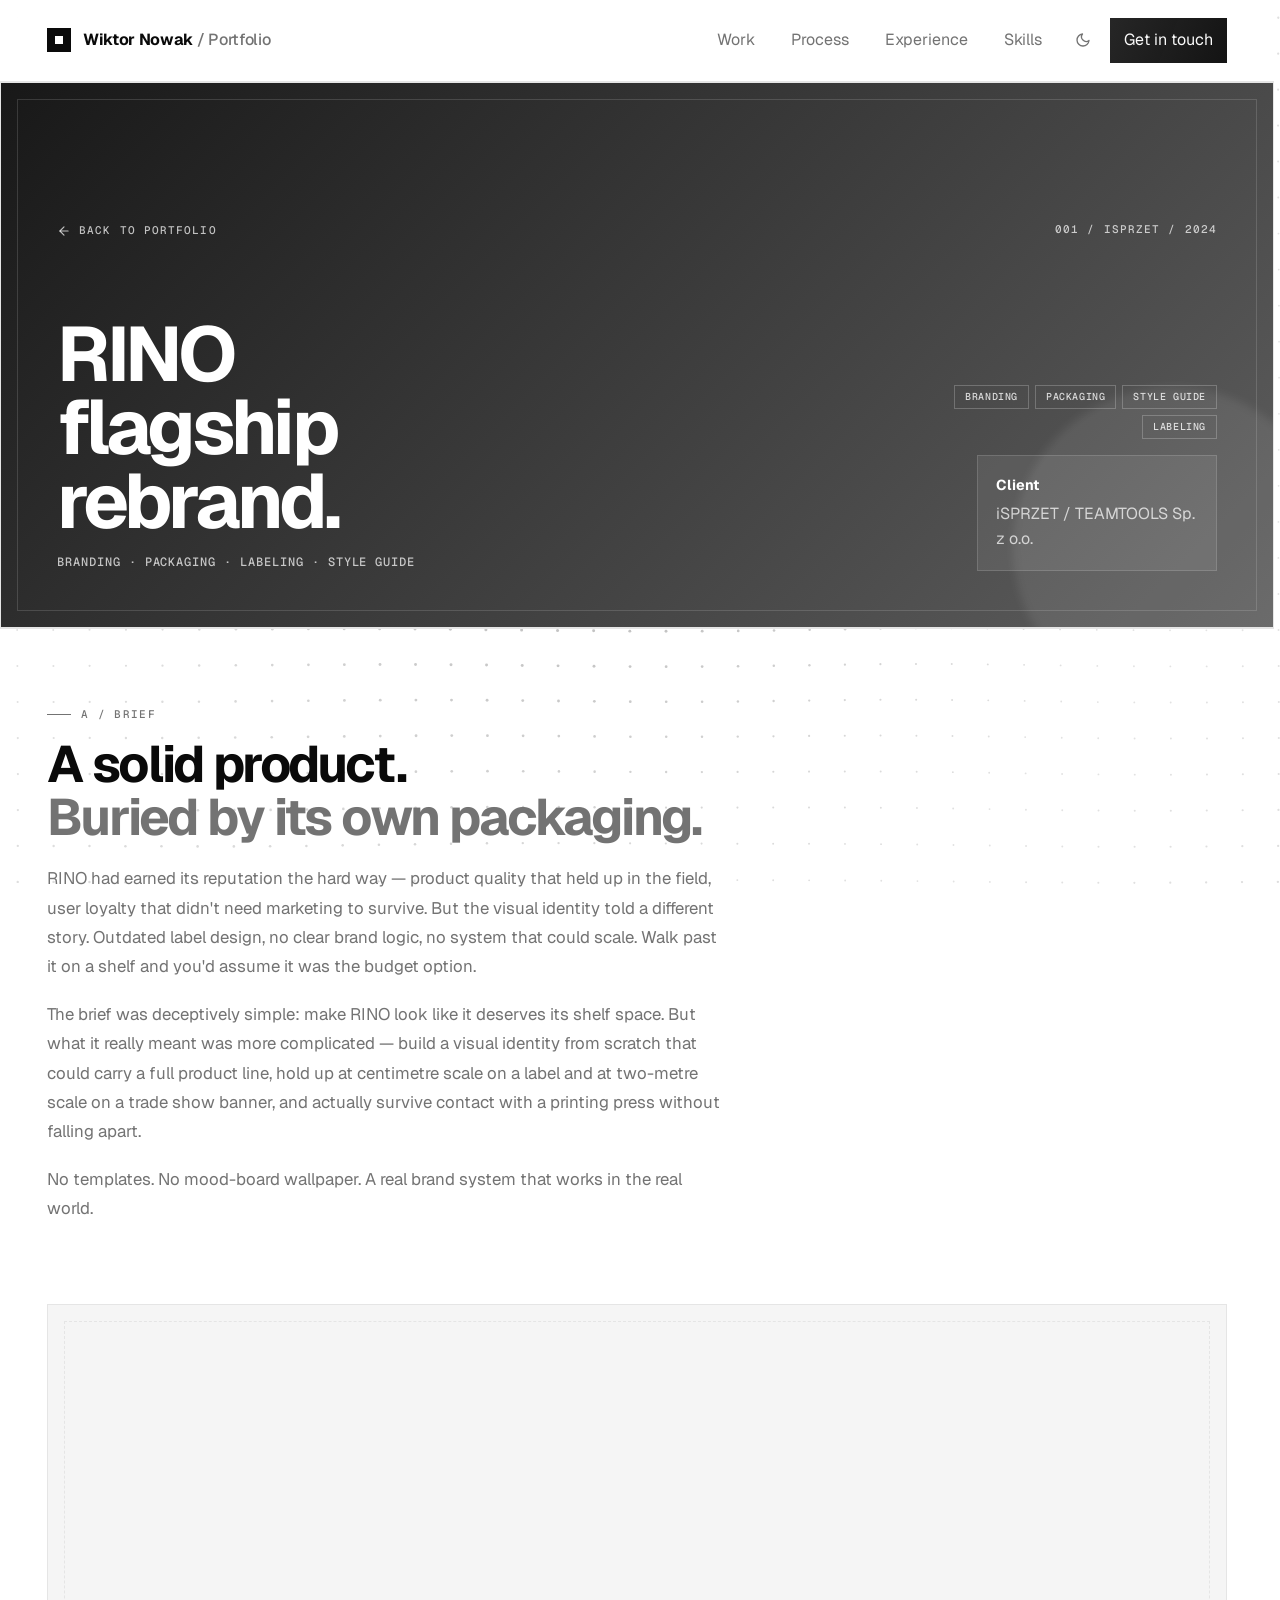
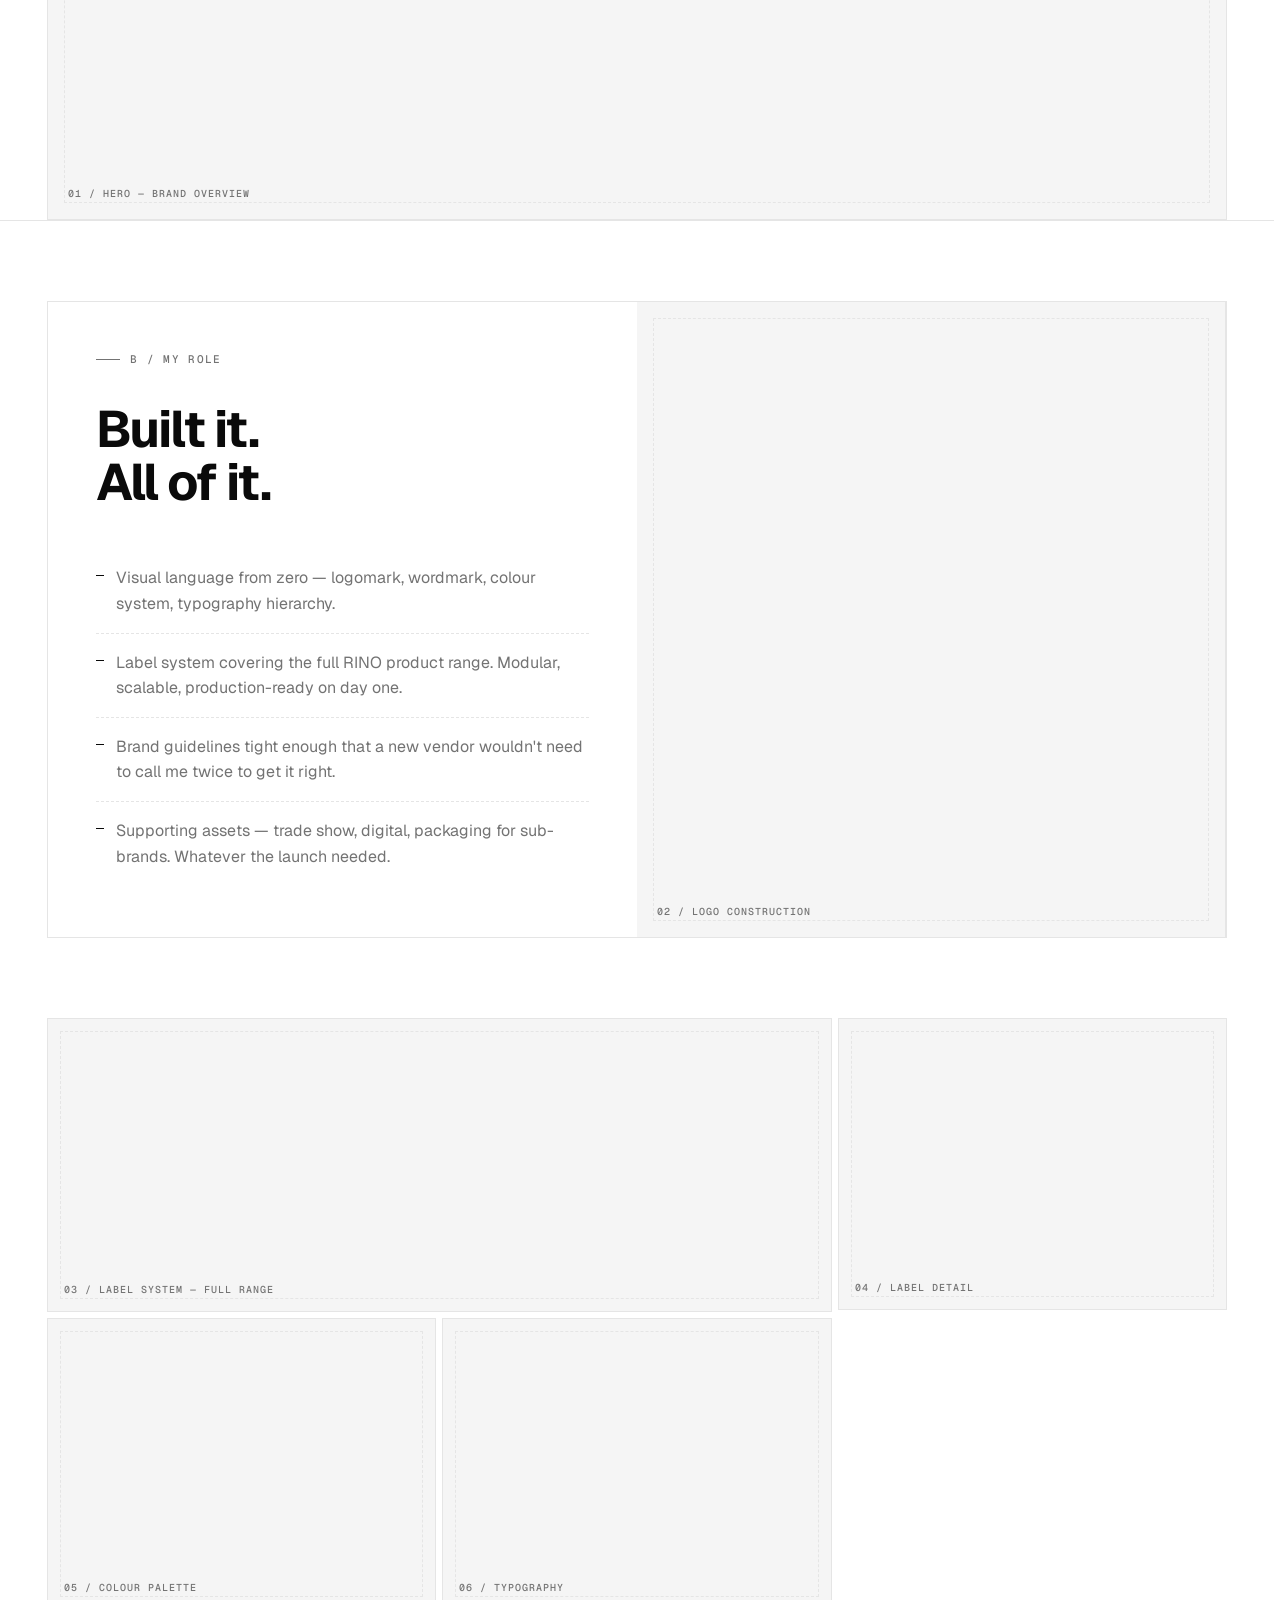
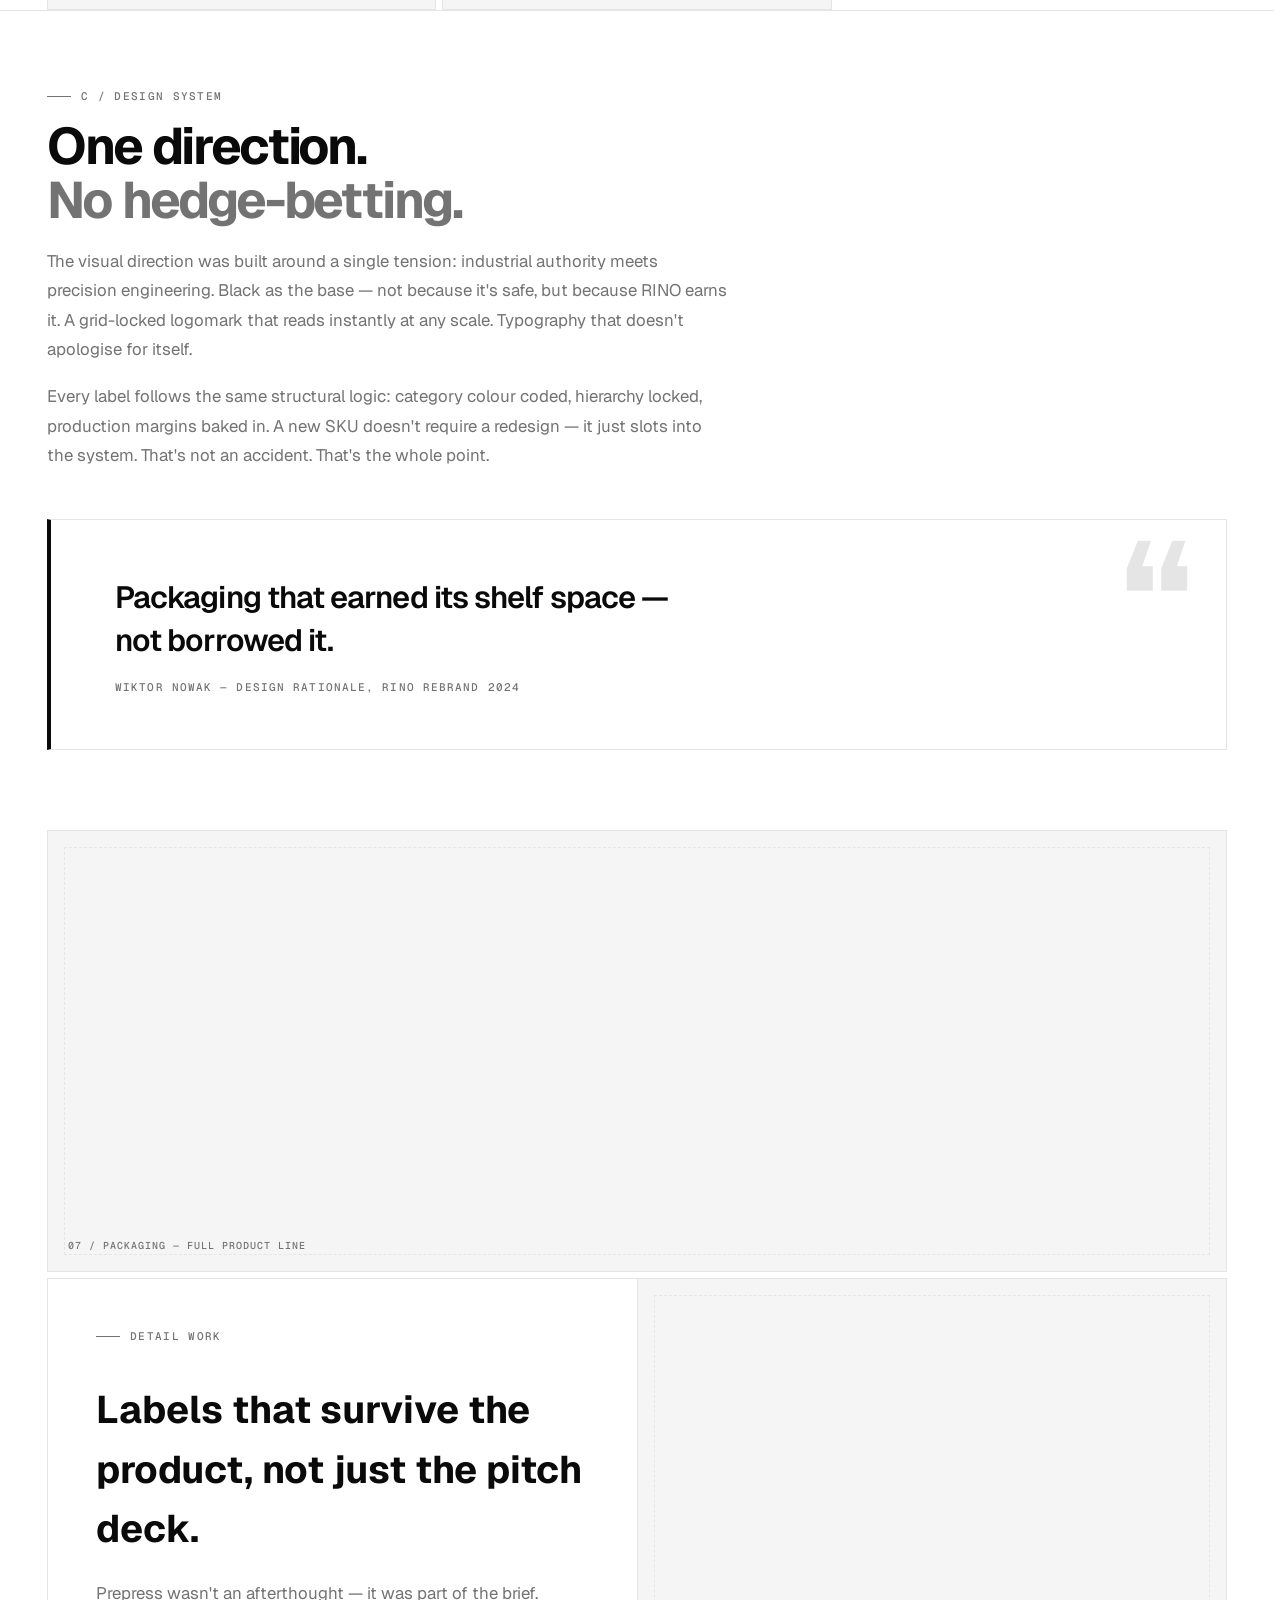
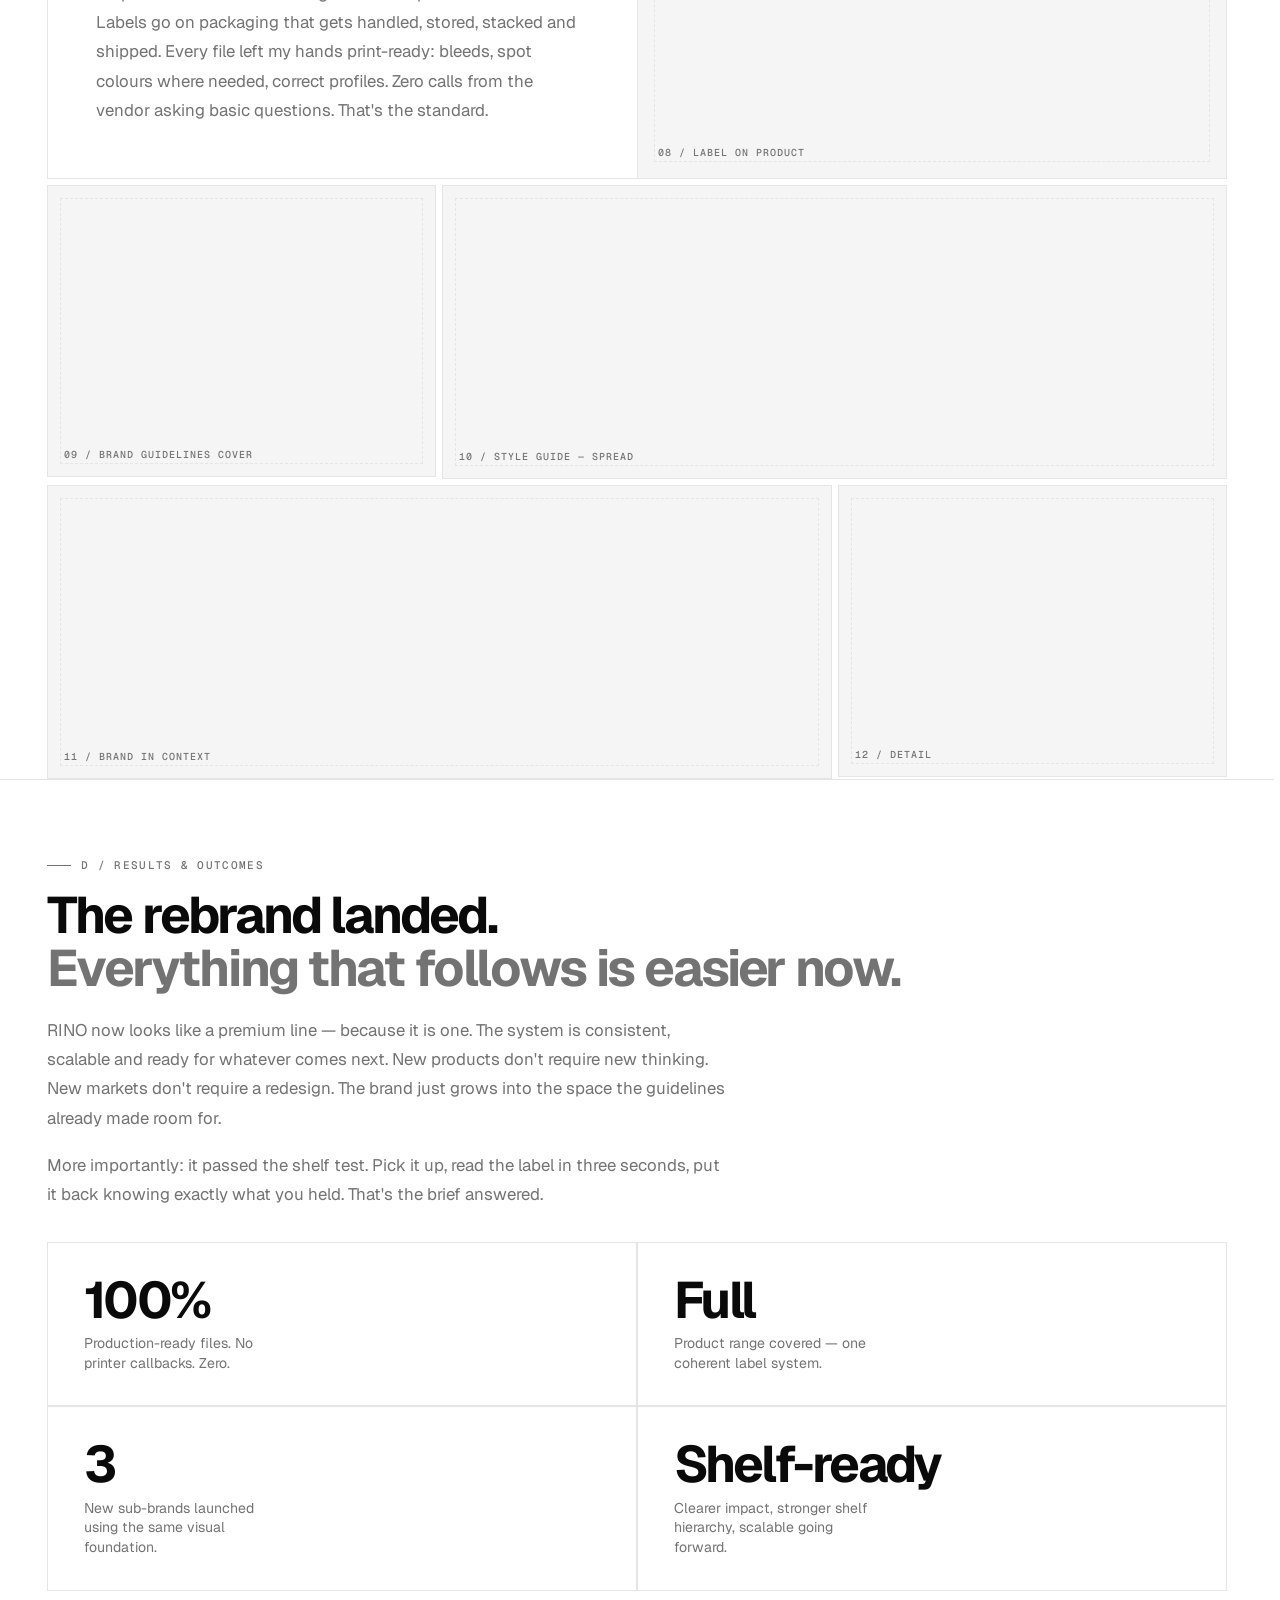
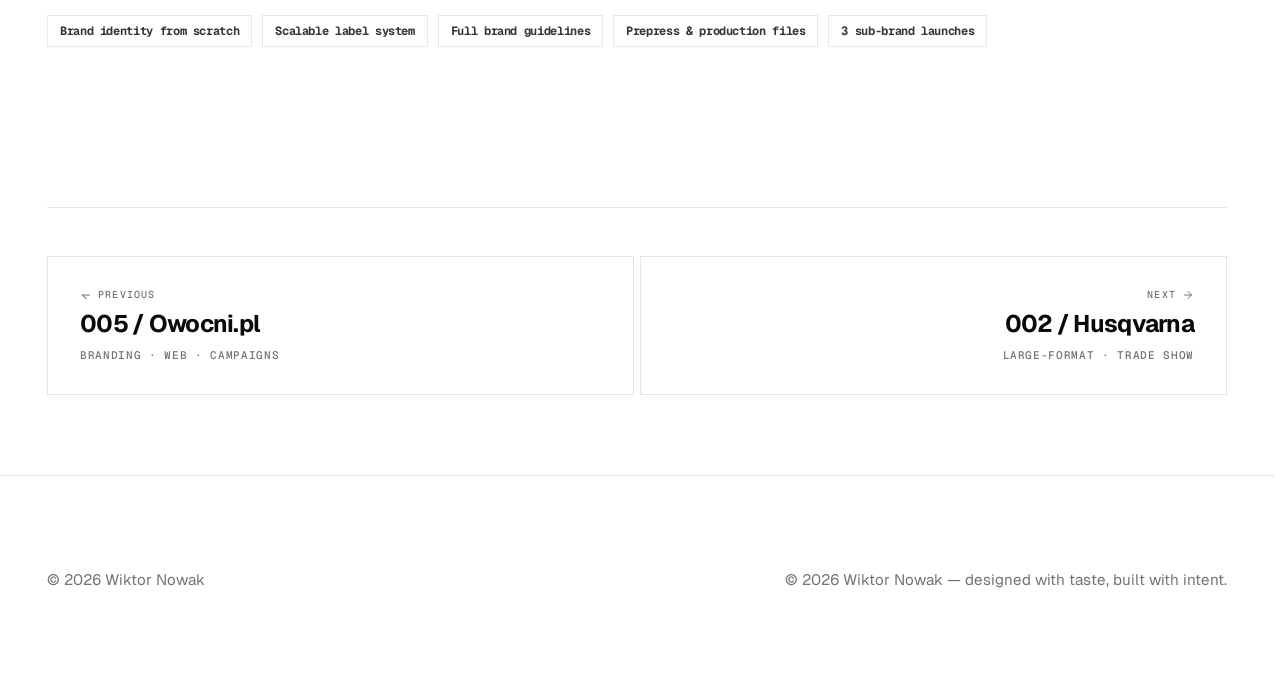
==== commit d0db6a6c: "Update styles, cursor adjustments, and create backup" ====
--- a/rino.html
+++ b/rino.html
@@ -28,7 +28,7 @@
 
 <header class="site-header">
   <div class="container">
-    <a class="brand" href="index.html" data-cursor="Home">
+    <a class="brand" href="index.html" data-cursor="Home" data-cursor-offset="nav">
       <span class="brand-mark" aria-hidden="true"></span>
       <span><span class="brand-name">Wiktor Nowak</span> <span class="brand-sub">/ Portfolio</span></span>
     </a>
--- a/style.css
+++ b/style.css
@@ -143,7 +143,7 @@
     text-transform: uppercase;
     white-space: nowrap;
     pointer-events: none;
-    transform: translate3d(-50%, calc(-100% - 18px), 0) scale(0.94);
+    transform: translate3d(-50%, calc(-100% - 10px), 0) scale(0.94);
     opacity: 0;
     transition: opacity 0.14s ease, transform 0.18s ease, background-color 0.18s ease, color 0.18s ease;
     backdrop-filter: blur(10px);
@@ -151,7 +151,7 @@
 
   .context-cursor.is-visible {
     opacity: 1;
-    transform: translate3d(-50%, calc(-100% - 18px), 0) scale(1);
+    transform: translate3d(-50%, calc(-100% - 10px), 0) scale(1);
   }
 
   .context-cursor.is-nav-offset {
@@ -168,17 +168,17 @@
 
   @keyframes cursor-click {
     0% {
-      transform: translate3d(-50%, calc(-100% - 18px), 0) scale(1);
+      transform: translate3d(-50%, calc(-100% - 10px), 0) scale(1);
       background: color-mix(in srgb, var(--bg) 84%, transparent);
       color: var(--text);
     }
     45% {
-      transform: translate3d(-50%, calc(-100% - 18px), 0) scale(0.9);
+      transform: translate3d(-50%, calc(-100% - 10px), 0) scale(0.9);
       background: var(--text);
       color: var(--bg);
     }
     100% {
-      transform: translate3d(-50%, calc(-100% - 18px), 0) scale(1);
+      transform: translate3d(-50%, calc(-100% - 10px), 0) scale(1);
       background: color-mix(in srgb, var(--bg) 84%, transparent);
       color: var(--text);
     }
@@ -253,6 +253,14 @@
   .brand-sub {
     color: var(--muted);
     font-weight: 500;
+  }
+
+  .brand:hover,
+  .brand:focus-visible {
+    transform: none !important;
+    background: transparent !important;
+    color: inherit !important;
+    opacity: 1 !important;
   }
 
   .nav {
@@ -456,7 +464,7 @@
     gap: 8px;
     min-height: 48px;
     padding: 0 18px;
-    border-radius: 8px;
+    border-radius: var(--radius);
     border: 1px solid var(--line);
     text-decoration: none;
     transition: transform 0.2s ease, background-color 0.2s ease, color 0.2s ease;
@@ -2299,7 +2307,11 @@
    ============================================================ */
 
 .case-hero {
-  min-height: 72vh;
+  max-width: 1440px;
+  margin: 0 auto;
+  border: 1px solid var(--line);
+  aspect-ratio: 21 / 9;
+  min-height: 520px;
   display: flex;
   flex-direction: column;
   justify-content: flex-end;
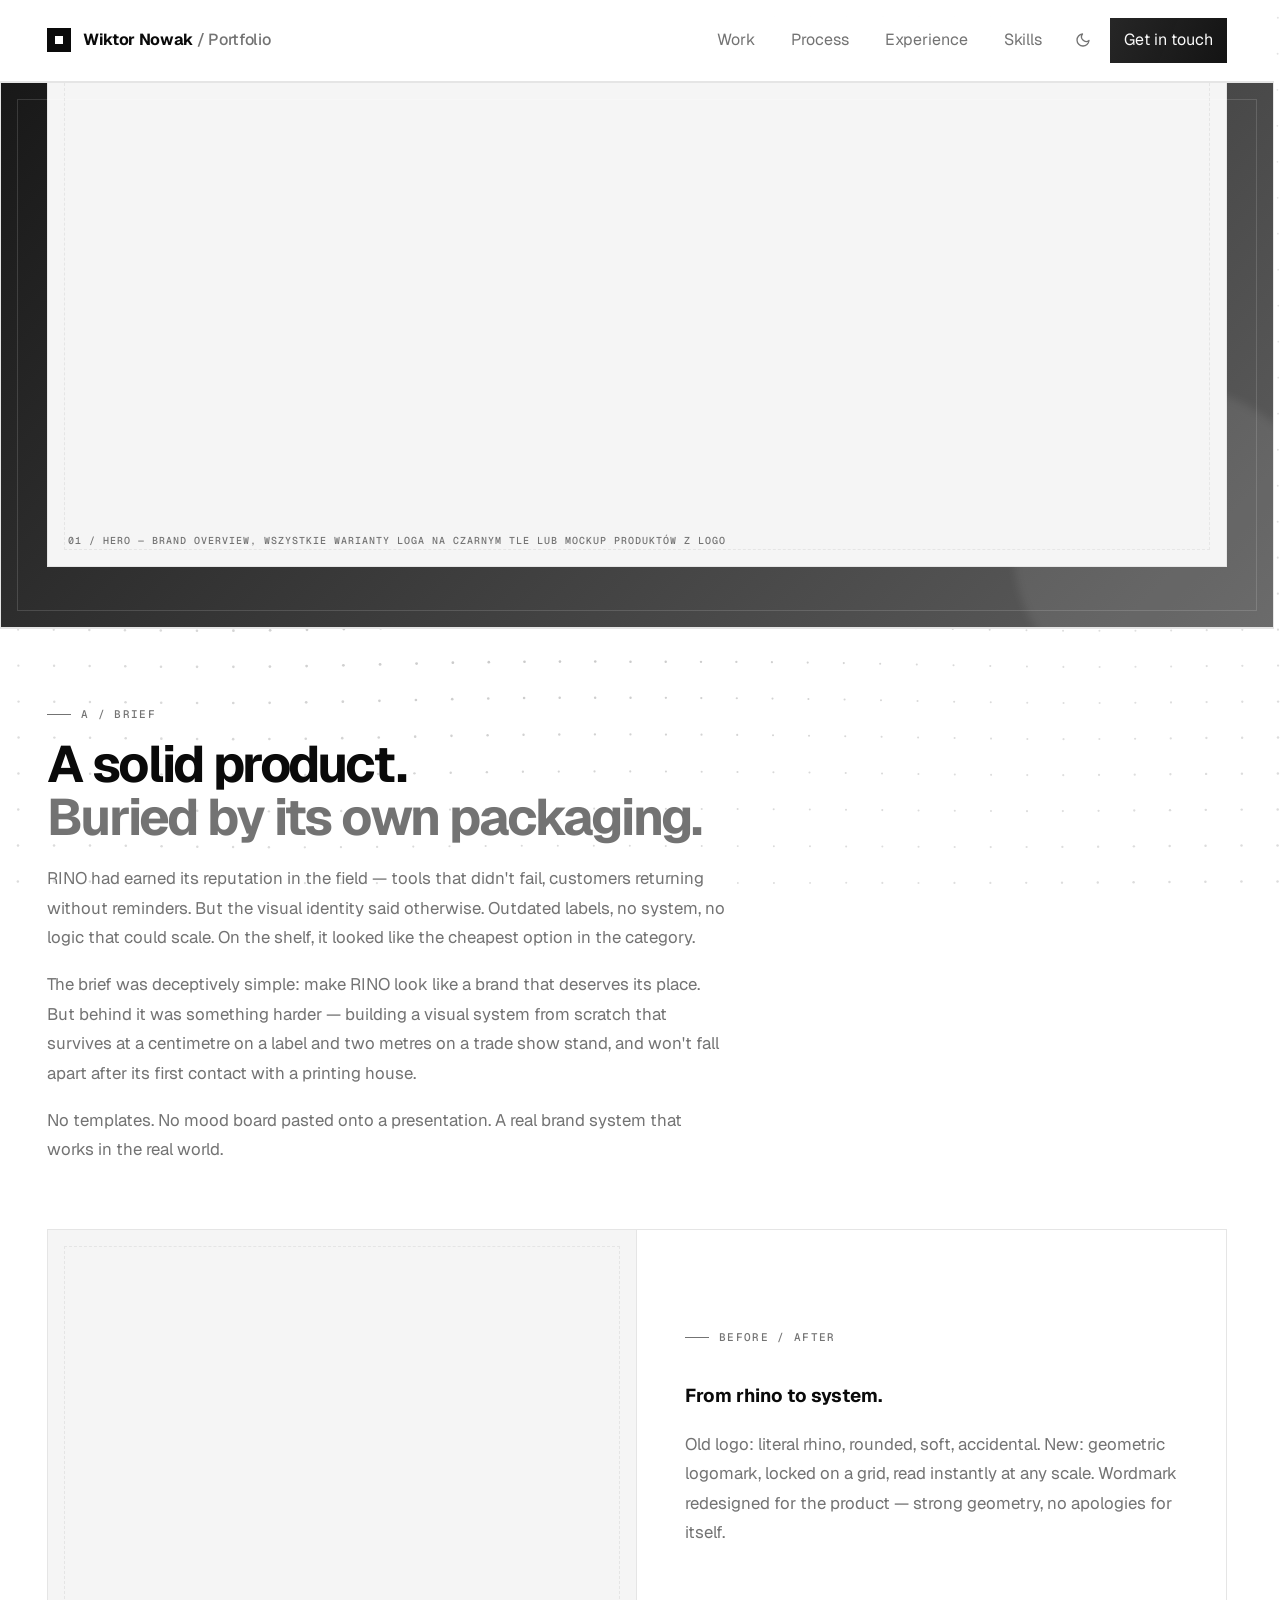
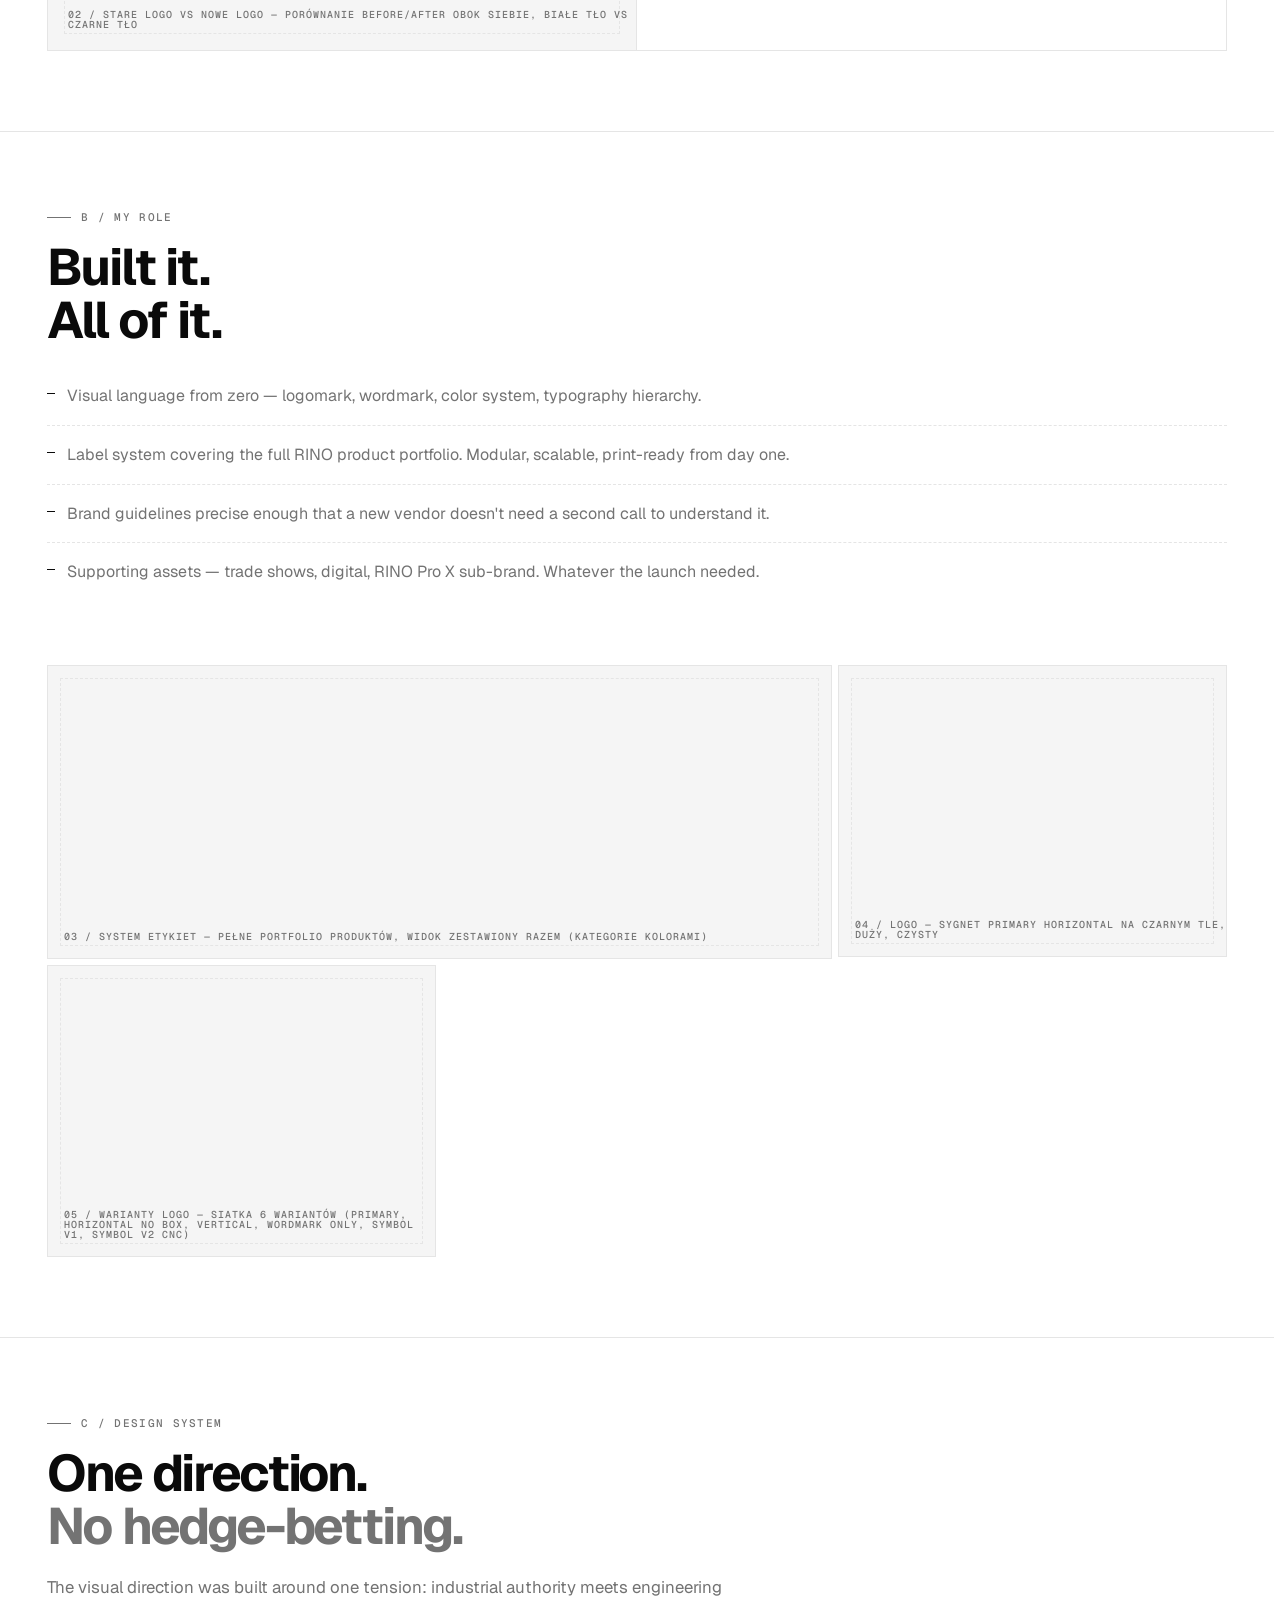
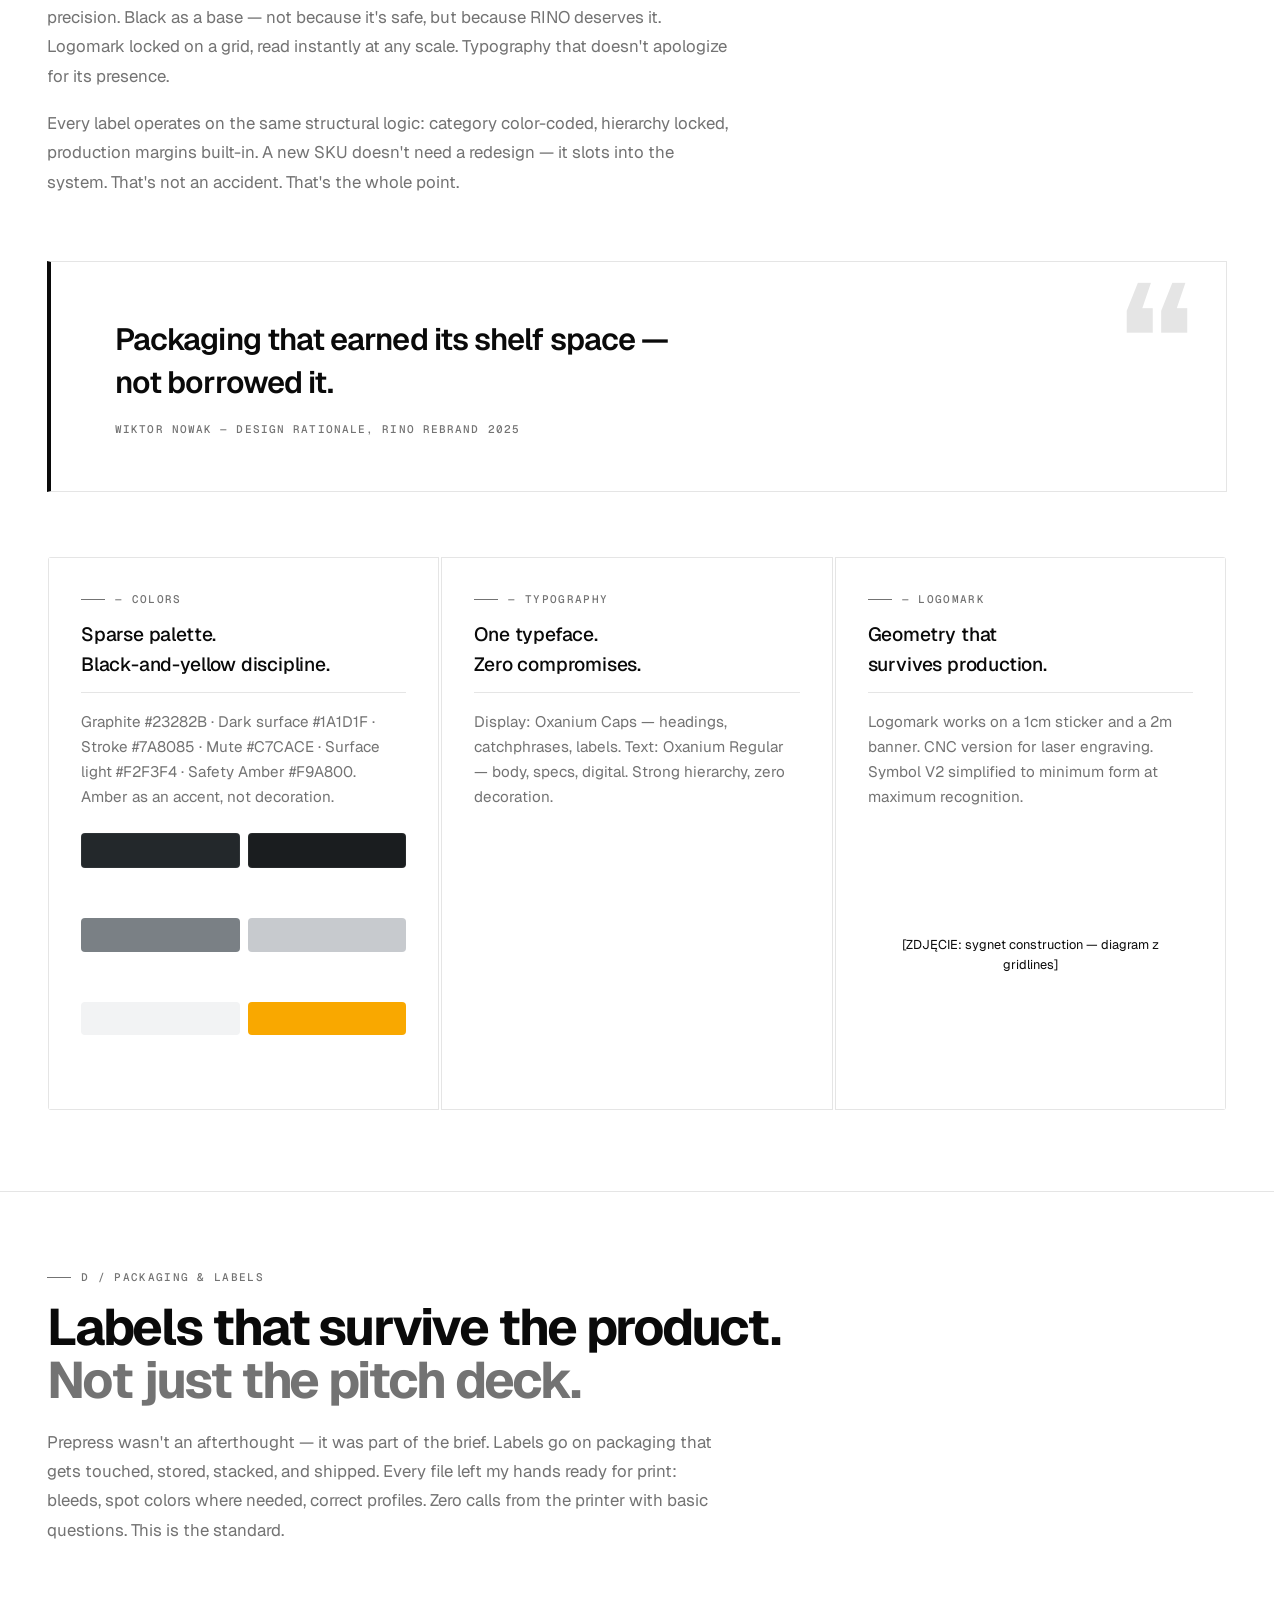
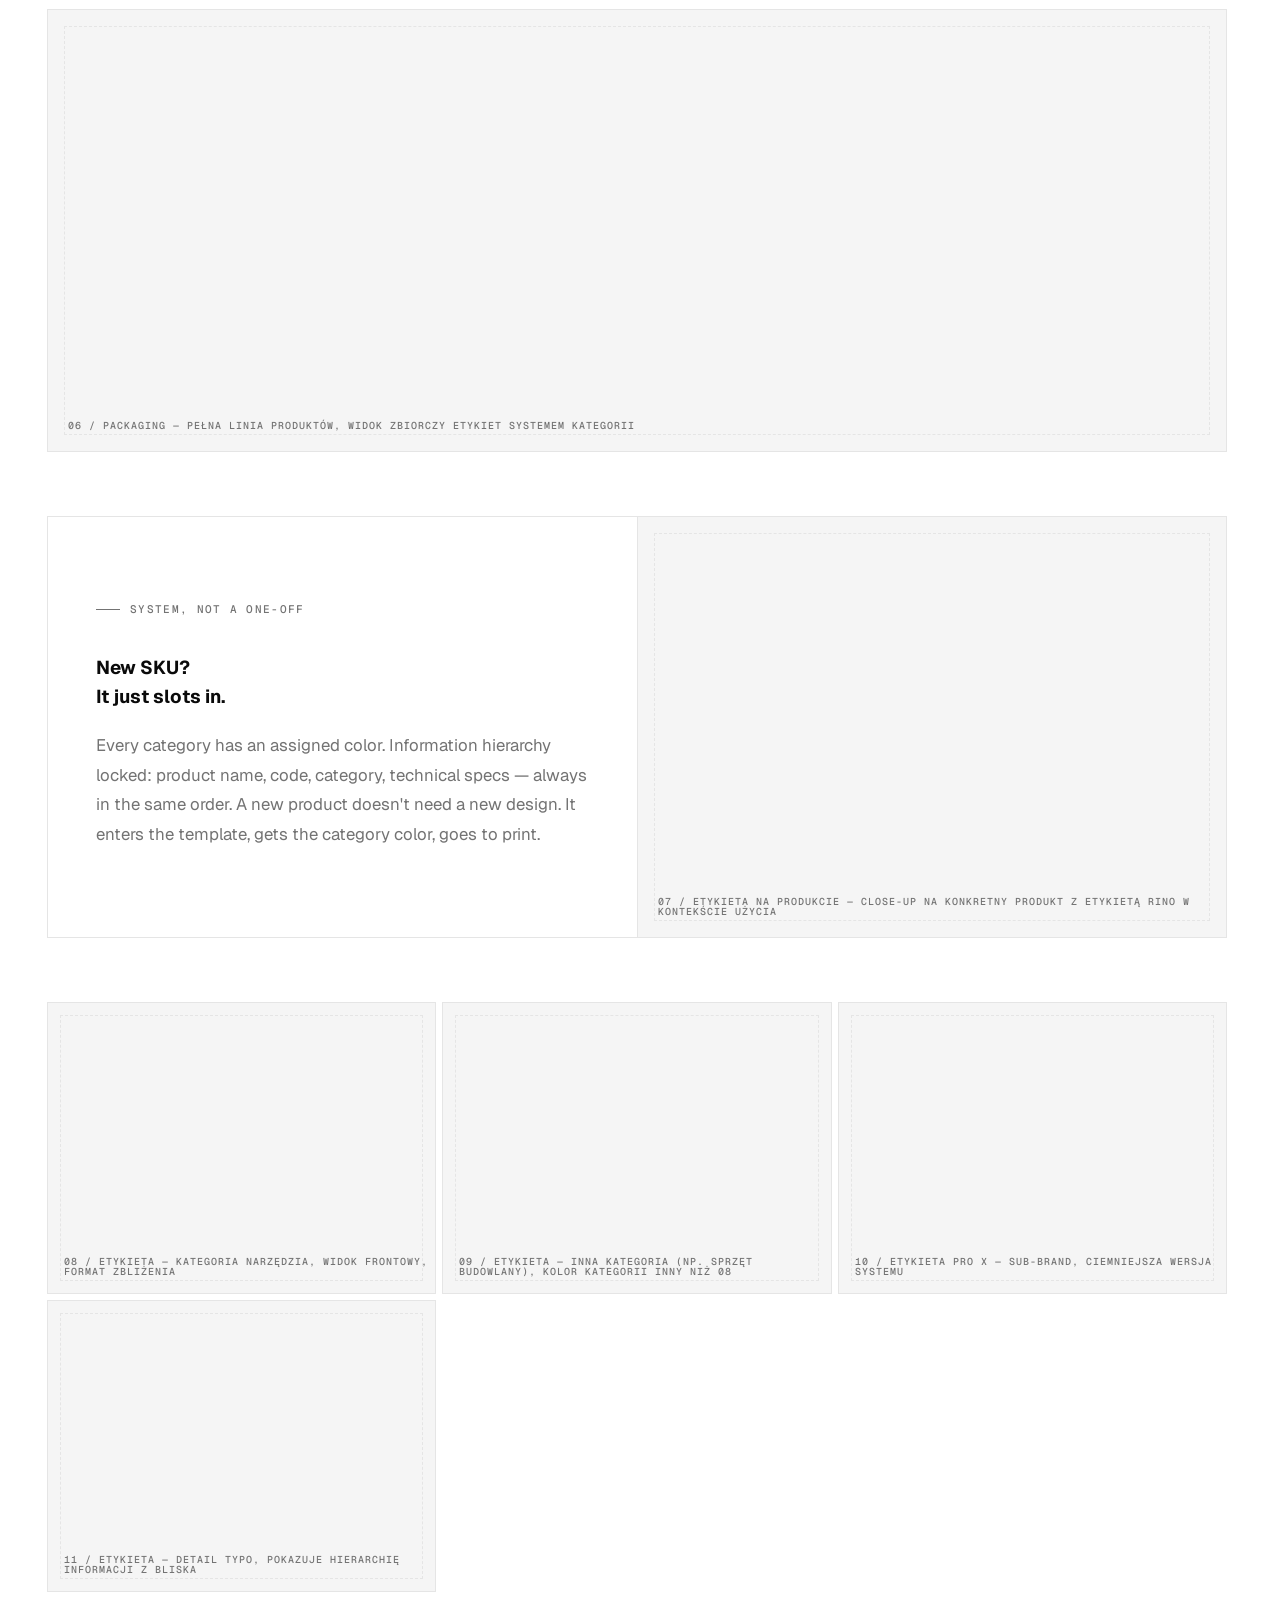
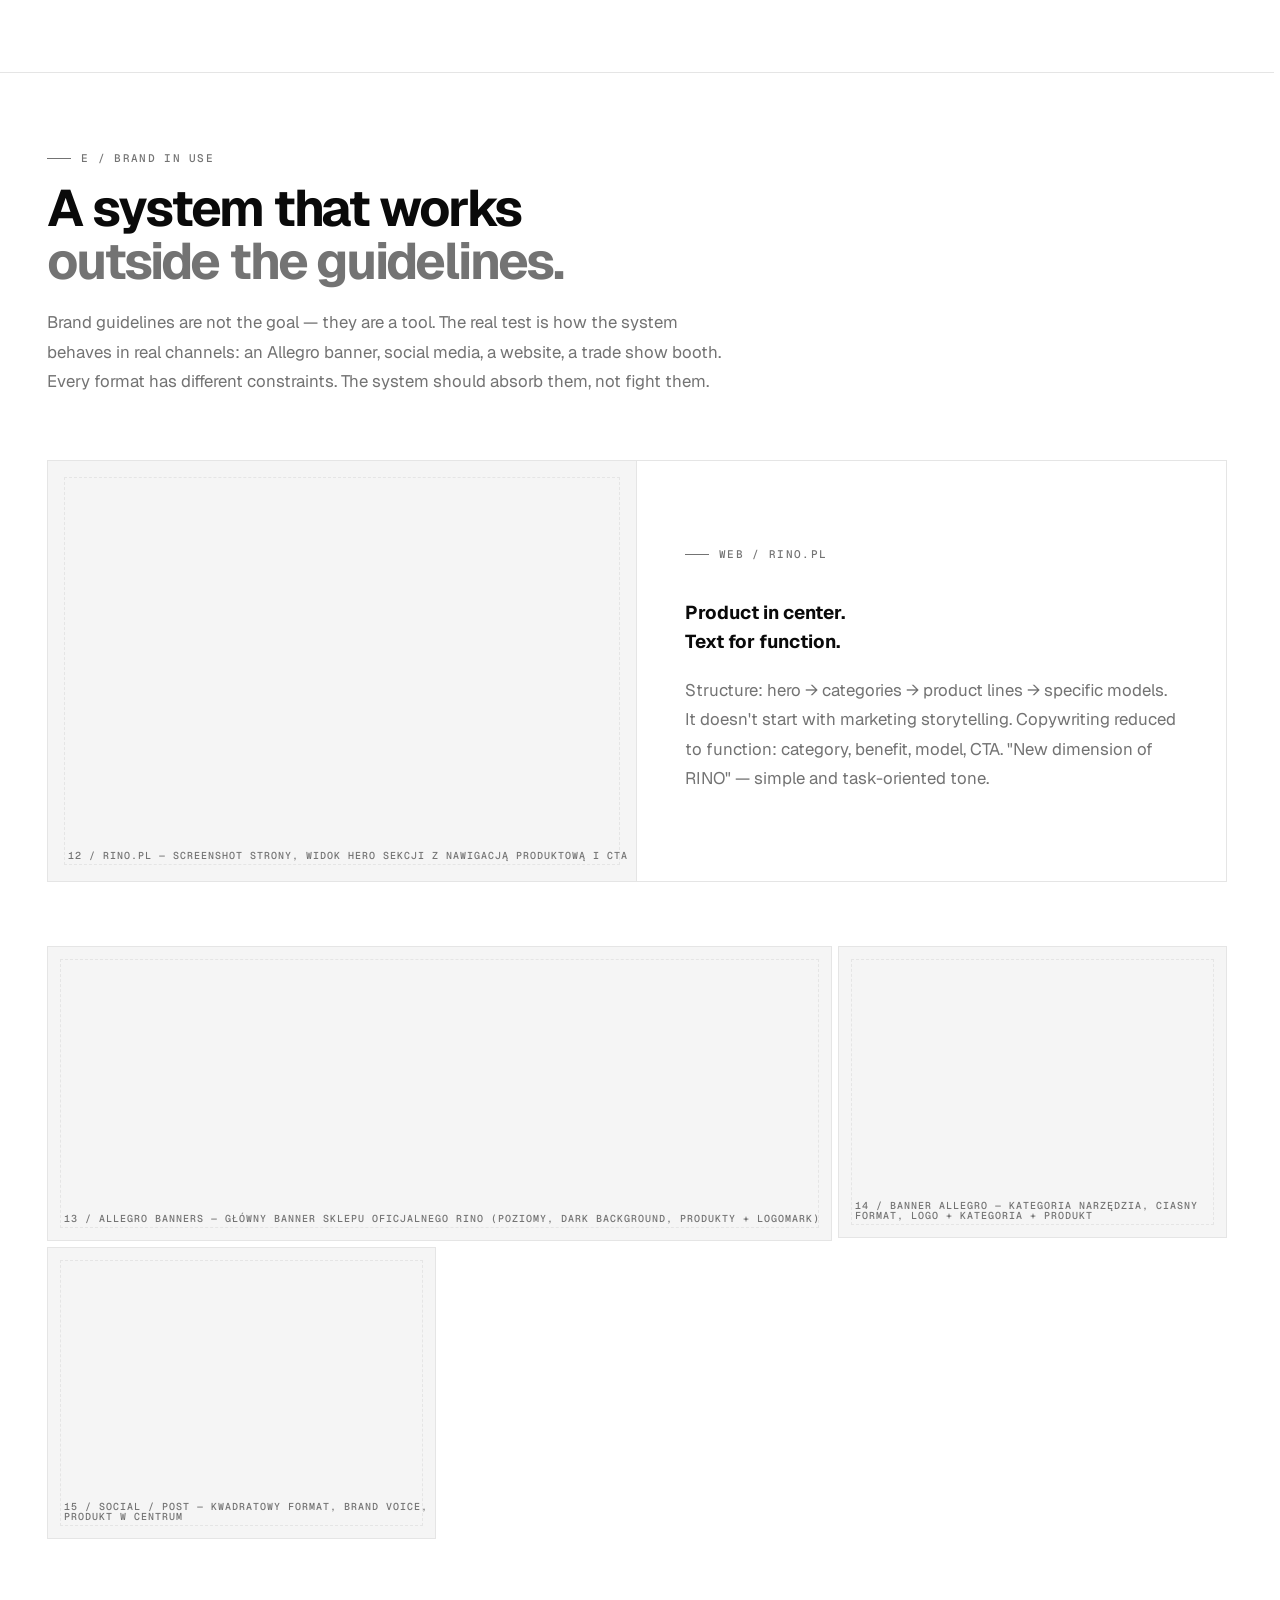
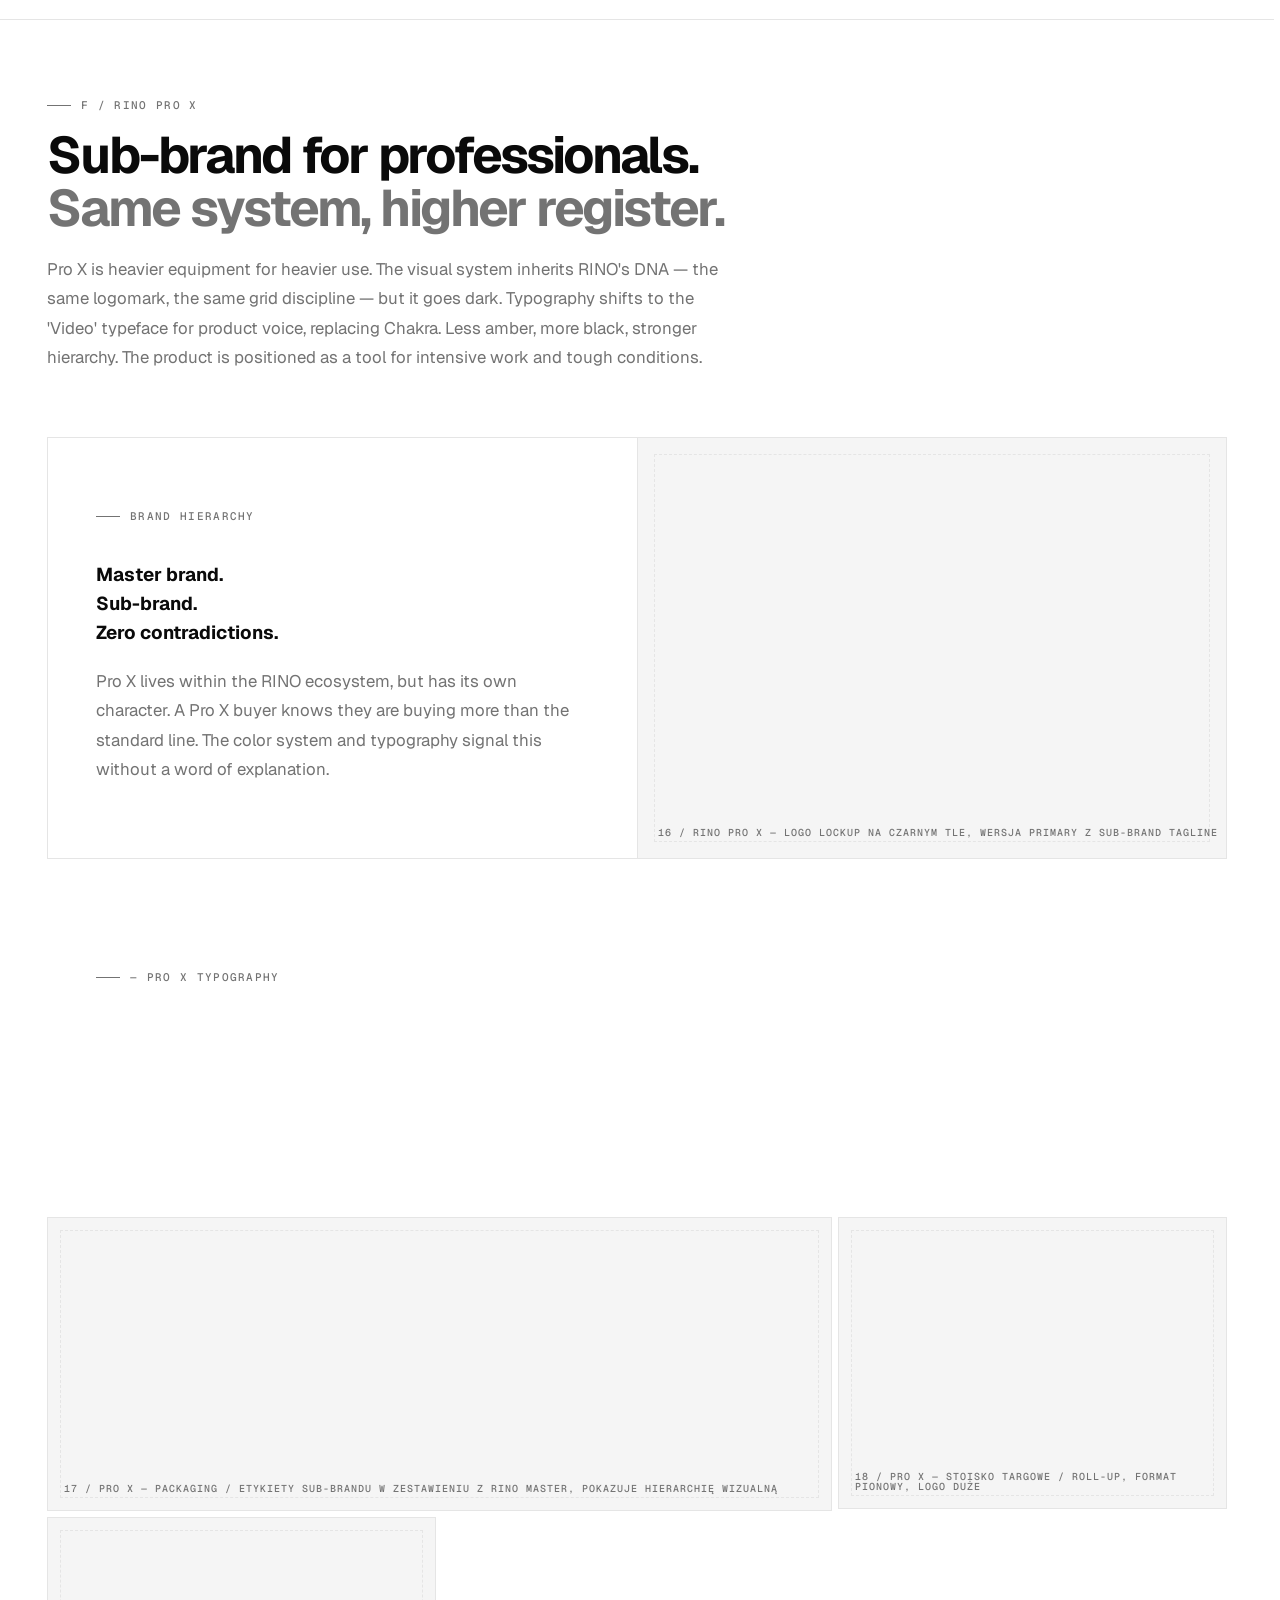
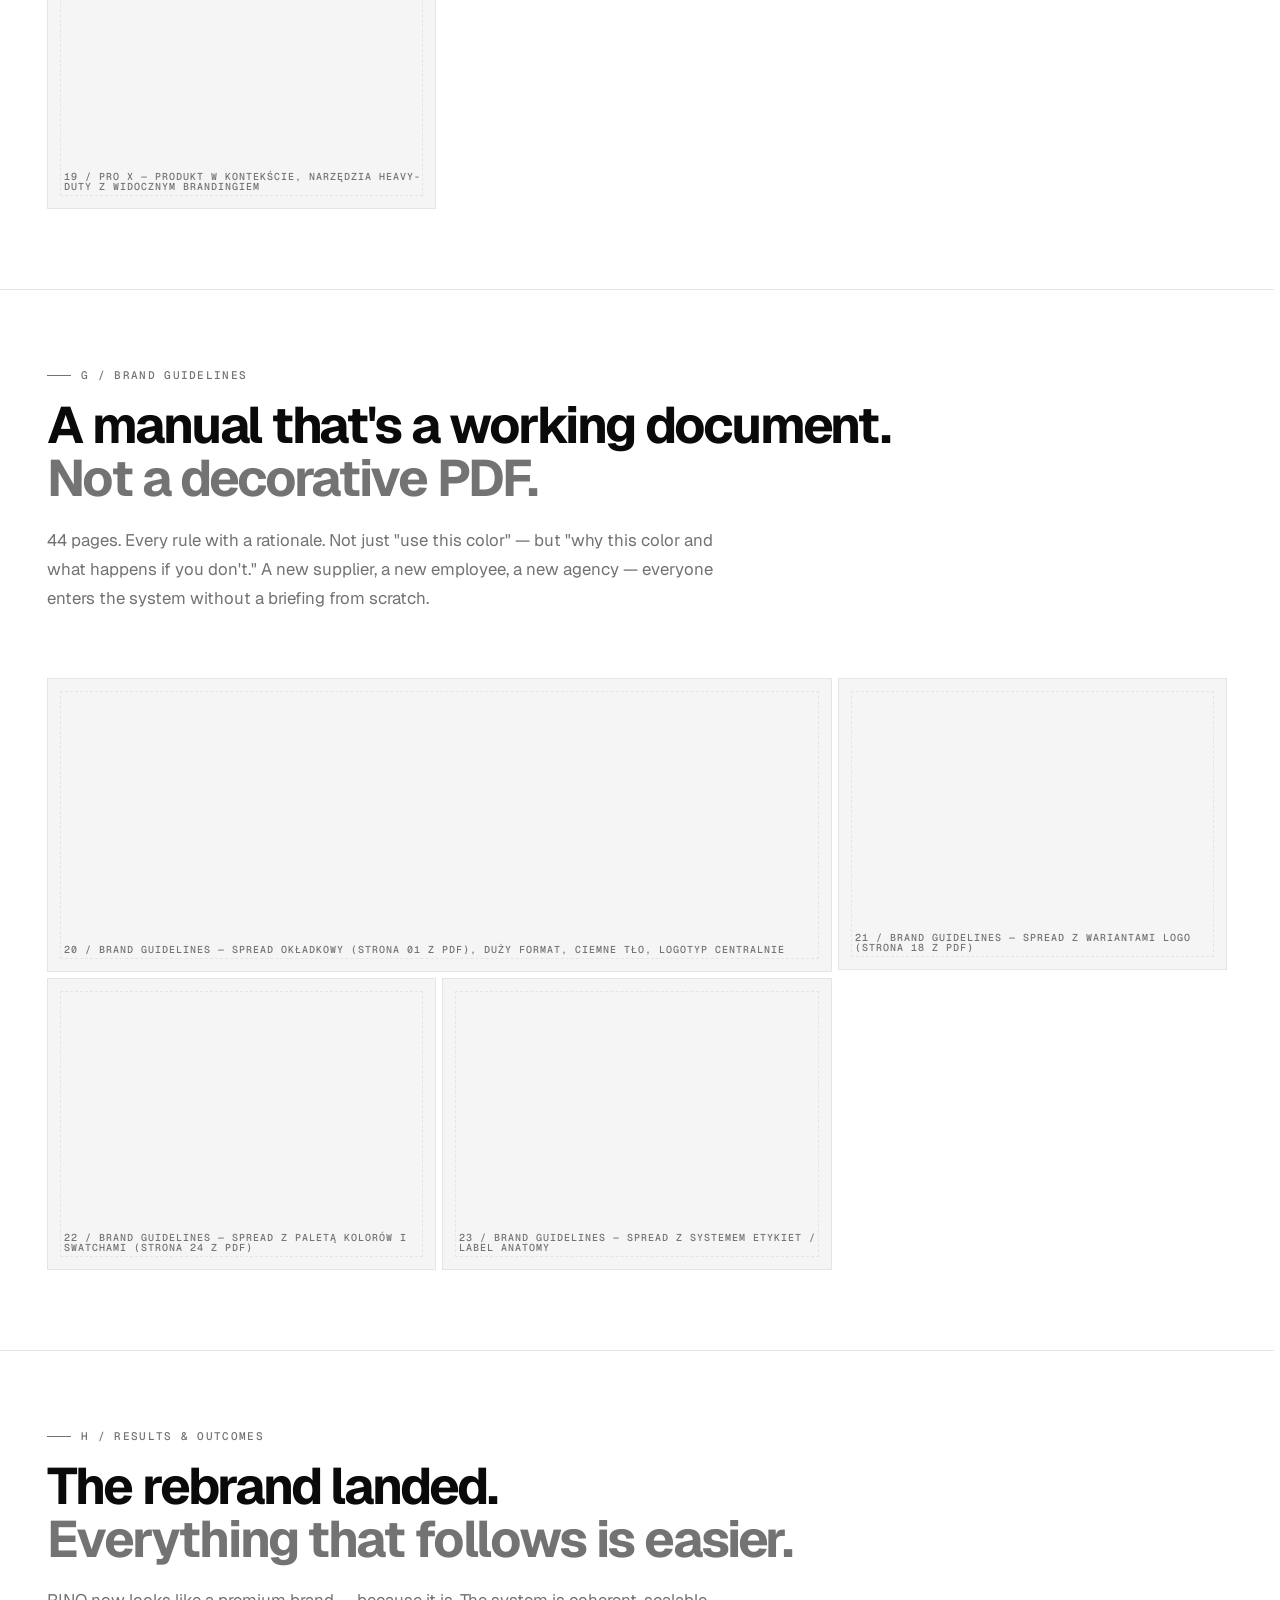
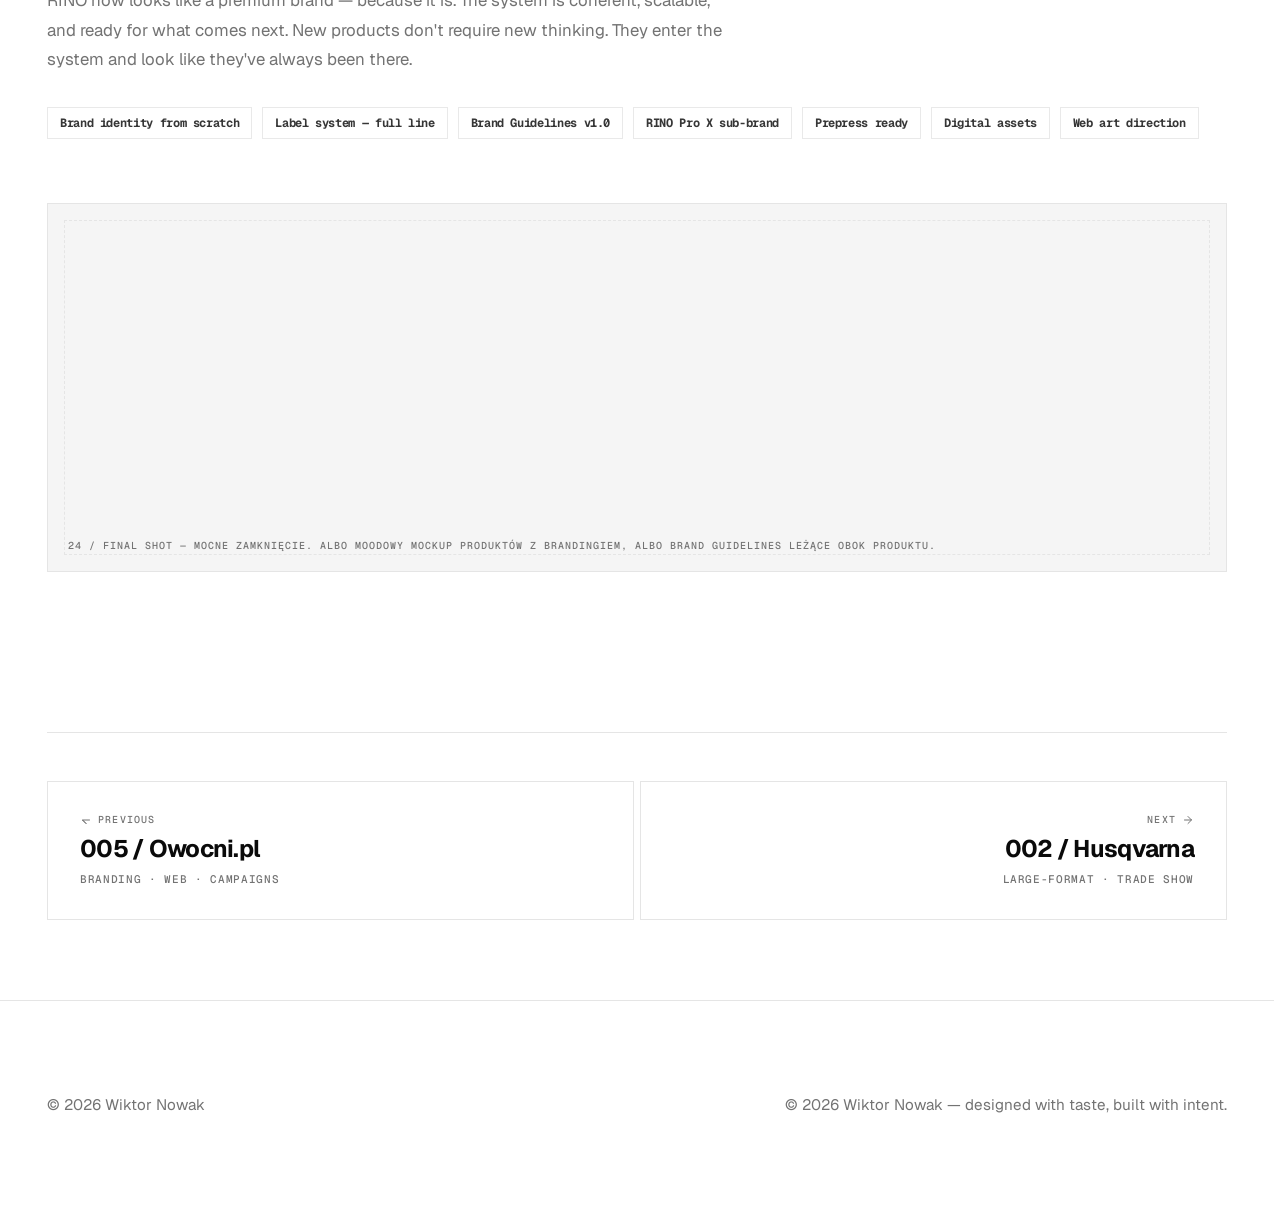
==== commit fc0d21d0: "update RINO case study and nav" ====
--- a/rino.html
+++ b/rino.html
@@ -16,7 +16,7 @@
 <link rel="apple-touch-icon" sizes="180x180" href="apple-touch-icon.png">
 <link rel="preconnect" href="https://fonts.googleapis.com">
 <link rel="preconnect" href="https://fonts.gstatic.com" crossorigin>
-<link href="https://fonts.googleapis.com/css2?family=Geist:wght@400;500;600;700&family=Geist+Mono:wght@400;500&display=swap" rel="stylesheet">
+<link href="https://fonts.googleapis.com/css2?family=Chakra+Petch:wght@400;600&family=Geist:wght@400;500;600;700&family=Geist+Mono:wght@400;500&family=Oxanium:wght@500;800&display=swap" rel="stylesheet">
 <link rel="stylesheet" href="style.css">
 <script defer src="https://cloud.umami.is/script.js" data-website-id="50bbb984-8d4e-40b0-95b7-049831238266"></script>
 </head>
@@ -53,187 +53,340 @@
 <main id="main">
 
   <!-- ===================== HERO ===================== -->
-  <section class="case-hero" style="--project-gradient: linear-gradient(135deg, #181818, #5f5f5f); --project-ink: #ffffff;">
-    <div class="case-hero-inner">
-      <div class="case-hero-top">
-        <a href="index.html#work" class="case-back" data-cursor="Back" data-cursor-offset="nav">
-          <svg viewBox="0 0 24 24" aria-hidden="true"><line x1="19" y1="12" x2="5" y2="12"></line><polyline points="12 19 5 12 12 5"></polyline></svg>
-          Back to portfolio
-        </a>
-        <span class="case-hero-number">001 / iSprzet / 2024</span>
-      </div>
-      <div class="case-hero-body">
-        <div>
-          <h1>RINO<br>flagship<br>rebrand.</h1>
-          <p class="case-hero-sub">Branding · Packaging · Labeling · Style guide</p>
-        </div>
-        <aside class="case-hero-aside">
-          <div class="case-tags">
-            <span class="case-tag">Branding</span>
-            <span class="case-tag">Packaging</span>
-            <span class="case-tag">Style guide</span>
-            <span class="case-tag">Labeling</span>
-          </div>
-          <div class="hero-note" style="background: rgba(255,255,255,0.07); border-color: rgba(255,255,255,0.14); max-width: 240px;">
-            <strong style="color: #fff; font-size: 0.9rem;">Client</strong>
-            <p class="mini-note" style="color: rgba(255,255,255,0.72);">iSPRZET / TEAMTOOLS Sp. z o.o.</p>
-          </div>
-        </aside>
-      </div>
-    </div>
-  </section>
-
-  <!-- ===================== A / BRIEF ===================== -->
+  <section class="case-hero" style="padding-top: 120px; padding-bottom: 60px;">
+    <div class="container">
+      <div class="reveal">
+        <p class="case-kicker">001 / iSprzet · 2024</p>
+        <h1 style="margin-bottom: 16px; font-size: clamp(3rem, 6vw, 5rem); line-height: 1;">RINO — Flagship Rebrand</h1>
+        <p class="case-body" style="font-weight: 500;">Branding · Packaging · Style Guide</p>
+        <p class="case-body muted" style="max-width: 600px; margin-top: 16px;">RINO had a solid product and a weak face. A full rebrand from zero — new logomark, full label system, print-ready brand guidelines. Now it looks like a brand that earned its place on the shelf.</p>
+        
+        <div style="display: grid; grid-template-columns: repeat(auto-fit, minmax(150px, 1fr)); gap: 20px; margin-top: 48px; padding-top: 24px; border-top: 1px solid rgba(255,255,255,0.12);">
+          <div>
+            <span class="case-kicker" style="opacity: 0.6;">Client</span><br><strong>Teamtools sp. z o.o.</strong>
+          </div>
+          <div>
+            <span class="case-kicker" style="opacity: 0.6;">Year</span><br><strong>2024–2025</strong>
+          </div>
+          <div>
+            <span class="case-kicker" style="opacity: 0.6;">Scope</span><br><strong>Brand identity · Packaging · Guidelines</strong>
+          </div>
+          <div>
+            <span class="case-kicker" style="opacity: 0.6;">Channels</span><br><strong>Retail · Allegro · Web</strong>
+          </div>
+        </div>
+      </div>
+
+      <div class="case-photo-full reveal" style="aspect-ratio: 16/7; margin-top: 64px;">
+        <span class="photo-label">01 / Hero — brand overview, wszystkie warianty loga na czarnym tle lub mockup produktów z logo</span>
+      </div>
+    </div>
+  </section>
+
+  <!-- ===================== SEKCJA A ===================== -->
   <section class="case-section">
     <div class="container">
       <div class="reveal">
         <p class="case-kicker">A / Brief</p>
         <h2>A solid product.<br><span class="muted">Buried by its own packaging.</span></h2>
-        <p class="case-body">RINO had earned its reputation the hard way — product quality that held up in the field, user loyalty that didn't need marketing to survive. But the visual identity told a different story. Outdated label design, no clear brand logic, no system that could scale. Walk past it on a shelf and you'd assume it was the budget option.</p>
-        <p class="case-body">The brief was deceptively simple: make RINO look like it deserves its shelf space. But what it really meant was more complicated — build a visual identity from scratch that could carry a full product line, hold up at centimetre scale on a label and at two-metre scale on a trade show banner, and actually survive contact with a printing press without falling apart.</p>
-        <p class="case-body">No templates. No mood-board wallpaper. A real brand system that works in the real world.</p>
-      </div>
-    </div>
-  </section>
-
-  <!-- ===================== PHOTO FULL 1 ===================== -->
-  <div class="container reveal">
-    <div class="case-photo-full">
-      <span class="photo-label">01 / Hero — brand overview</span>
-    </div>
-  </div>
-
-  <!-- ===================== B / MY ROLE ===================== -->
-  <section class="case-section">
-    <div class="container">
-      <div class="case-split reveal">
+        <p class="case-body">RINO had earned its reputation in the field — tools that didn't fail, customers returning without reminders. But the visual identity said otherwise. Outdated labels, no system, no logic that could scale. On the shelf, it looked like the cheapest option in the category.</p>
+        <p class="case-body">The brief was deceptively simple: make RINO look like a brand that deserves its place. But behind it was something harder — building a visual system from scratch that survives at a centimetre on a label and two metres on a trade show stand, and won't fall apart after its first contact with a printing house.</p>
+        <p class="case-body">No templates. No mood board pasted onto a presentation. A real brand system that works in the real world.</p>
+      </div>
+      <div class="case-split reveal" style="margin-top: 64px;">
+        <div class="case-split-photo">
+          <span class="photo-label">02 / Stare logo vs nowe logo — porównanie before/after obok siebie, białe tło vs czarne tło</span>
+        </div>
         <div class="case-split-content">
-          <p class="case-kicker">B / My role</p>
-          <h2>Built it.<br>All of it.</h2>
-          <ul class="case-role-list">
-            <li>Visual language from zero — logomark, wordmark, colour system, typography hierarchy.</li>
-            <li>Label system covering the full RINO product range. Modular, scalable, production-ready on day one.</li>
-            <li>Brand guidelines tight enough that a new vendor wouldn't need to call me twice to get it right.</li>
-            <li>Supporting assets — trade show, digital, packaging for sub-brands. Whatever the launch needed.</li>
-          </ul>
-        </div>
-        <div class="case-split-photo">
-          <span class="photo-label">02 / Logo construction</span>
-        </div>
-      </div>
-    </div>
-  </section>
-
-  <!-- ===================== PHOTO GRID 1 ===================== -->
-  <div class="container reveal">
-    <div class="case-photo-grid">
-      <div class="case-photo-cell wide">
-        <span class="photo-label">03 / Label system — full range</span>
-      </div>
-      <div class="case-photo-cell">
-        <span class="photo-label">04 / Label detail</span>
-      </div>
-      <div class="case-photo-cell">
-        <span class="photo-label">05 / Colour palette</span>
-      </div>
-      <div class="case-photo-cell">
-        <span class="photo-label">06 / Typography</span>
-      </div>
-    </div>
-  </div>
-
-  <!-- ===================== C / SYSTEM ===================== -->
+          <p class="case-kicker">Before / After</p>
+          <h3>From rhino to system.</h3>
+          <p class="case-body">Old logo: literal rhino, rounded, soft, accidental. New: geometric logomark, locked on a grid, read instantly at any scale. Wordmark redesigned for the product — strong geometry, no apologies for itself.</p>
+        </div>
+      </div>
+    </div>
+  </section>
+
+  <!-- ===================== SEKCJA B ===================== -->
+  <section class="case-section">
+    <div class="container">
+      <div class="reveal">
+        <p class="case-kicker">B / My role</p>
+        <h2>Built it.<br>All of it.</h2>
+        <ul class="case-role-list">
+          <li>Visual language from zero — logomark, wordmark, color system, typography hierarchy.</li>
+          <li>Label system covering the full RINO product portfolio. Modular, scalable, print-ready from day one.</li>
+          <li>Brand guidelines precise enough that a new vendor doesn't need a second call to understand it.</li>
+          <li>Supporting assets — trade shows, digital, RINO Pro X sub-brand. Whatever the launch needed.</li>
+        </ul>
+      </div>
+      <div class="case-photo-grid reveal" style="margin-top: 64px;">
+        <div class="case-photo-cell wide">
+          <span class="photo-label">03 / System etykiet — pełne portfolio produktów, widok zestawiony razem (kategorie kolorami)</span>
+        </div>
+        <div class="case-photo-cell">
+          <span class="photo-label">04 / Logo — sygnet primary horizontal na czarnym tle, duży, czysty</span>
+        </div>
+        <div class="case-photo-cell">
+          <span class="photo-label">05 / Warianty logo — siatka 6 wariantów (primary, horizontal no box, vertical, wordmark only, symbol v1, symbol v2 CNC)</span>
+        </div>
+      </div>
+    </div>
+  </section>
+
+  <!-- ===================== SEKCJA C ===================== -->
   <section class="case-section">
     <div class="container">
       <div class="reveal">
         <p class="case-kicker">C / Design system</p>
         <h2>One direction.<br><span class="muted">No hedge-betting.</span></h2>
-        <p class="case-body">The visual direction was built around a single tension: industrial authority meets precision engineering. Black as the base — not because it's safe, but because RINO earns it. A grid-locked logomark that reads instantly at any scale. Typography that doesn't apologise for itself.</p>
-        <p class="case-body">Every label follows the same structural logic: category colour coded, hierarchy locked, production margins baked in. A new SKU doesn't require a redesign — it just slots into the system. That's not an accident. That's the whole point.</p>
-      </div>
-
-      <div class="case-quote reveal" style="margin-top: 48px;">
+        <p class="case-body">The visual direction was built around one tension: industrial authority meets engineering precision. Black as a base — not because it's safe, but because RINO deserves it. Logomark locked on a grid, read instantly at any scale. Typography that doesn't apologize for its presence.</p>
+        <p class="case-body">Every label operates on the same structural logic: category color-coded, hierarchy locked, production margins built-in. A new SKU doesn't need a redesign — it slots into the system. That's not an accident. That's the whole point.</p>
+      </div>
+      <div class="case-quote reveal" style="margin-top: 64px; margin-bottom: 64px;">
         <blockquote>Packaging that earned its shelf space — not borrowed it.</blockquote>
-        <cite>Wiktor Nowak — design rationale, RINO rebrand 2024</cite>
-      </div>
-    </div>
-  </section>
-
-  <!-- ===================== PHOTO FULL 2 ===================== -->
-  <div class="container reveal">
-    <div class="case-photo-full" style="aspect-ratio: 16 / 6;">
-      <span class="photo-label">07 / Packaging — full product line</span>
-    </div>
-  </div>
-
-  <!-- ===================== PHOTO SPLIT 2 ===================== -->
-  <div class="container reveal" style="margin-top: 6px;">
-    <div class="case-split reverse">
-      <div class="case-split-photo">
-        <span class="photo-label">08 / Label on product</span>
-      </div>
-      <div class="case-split-content">
-        <p class="case-kicker">Detail work</p>
-        <h2 style="font-size: clamp(1.6rem, 3vw, 2.4rem);">Labels that survive the product, not just the pitch deck.</h2>
-        <p class="case-body">Prepress wasn't an afterthought — it was part of the brief. Labels go on packaging that gets handled, stored, stacked and shipped. Every file left my hands print-ready: bleeds, spot colours where needed, correct profiles. Zero calls from the vendor asking basic questions. That's the standard.</p>
-      </div>
-    </div>
-  </div>
-
-  <!-- ===================== PHOTO GRID 2 ===================== -->
-  <div class="container reveal" style="margin-top: 6px;">
-    <div class="case-photo-grid">
-      <div class="case-photo-cell">
-        <span class="photo-label">09 / Brand guidelines cover</span>
-      </div>
-      <div class="case-photo-cell wide">
-        <span class="photo-label">10 / Style guide — spread</span>
-      </div>
-      <div class="case-photo-cell wide">
-        <span class="photo-label">11 / Brand in context</span>
-      </div>
-      <div class="case-photo-cell">
-        <span class="photo-label">12 / Detail</span>
-      </div>
-    </div>
-  </div>
-
-  <!-- ===================== D / OUTCOMES ===================== -->
-  <section class="case-section">
-    <div class="container">
-      <div class="reveal">
-        <p class="case-kicker">D / Results & outcomes</p>
-        <h2>The rebrand landed.<br><span class="muted">Everything that follows is easier now.</span></h2>
-        <p class="case-body">RINO now looks like a premium line — because it is one. The system is consistent, scalable and ready for whatever comes next. New products don't require new thinking. New markets don't require a redesign. The brand just grows into the space the guidelines already made room for.</p>
-        <p class="case-body">More importantly: it passed the shelf test. Pick it up, read the label in three seconds, put it back knowing exactly what you held. That's the brief answered.</p>
-      </div>
-
-      <div class="case-outcomes reveal">
-        <div class="case-outcome-item">
-          <strong>100%</strong>
-          <span>Production-ready files. No printer callbacks. Zero.</span>
-        </div>
-        <div class="case-outcome-item">
-          <strong>Full</strong>
-          <span>Product range covered — one coherent label system.</span>
-        </div>
-        <div class="case-outcome-item">
-          <strong>3</strong>
-          <span>New sub-brands launched using the same visual foundation.</span>
-        </div>
-        <div class="case-outcome-item">
-          <strong>Shelf-ready</strong>
-          <span>Clearer impact, stronger shelf hierarchy, scalable going forward.</span>
-        </div>
-      </div>
-
-      <!-- Outcome tags -->
-      <div class="outcomes reveal" style="margin-top: 24px;">
+        <cite>Wiktor Nowak — design rationale, RINO rebrand 2025</cite>
+      </div>
+      <div class="reveal" style="display: grid; grid-template-columns: repeat(auto-fit, minmax(250px, 1fr)); gap: 2px; background: rgba(255,255,255,0.08); border: 1px solid rgba(255,255,255,0.08); border-radius: 4px; overflow: hidden;">
+        <div class="project-block" style="background: var(--bg); padding: 32px;">
+          <p class="case-kicker" style="margin-bottom: 12px;">— Colors</p>
+          <h4 style="margin-bottom: 16px; font-size: 1.2rem; font-weight: 500;">Sparse palette.<br>Black-and-yellow discipline.</h4>
+          <p class="case-body" style="font-size: 0.95rem;">Graphite #23282B · Dark surface #1A1D1F · Stroke #7A8085 · Mute #C7CACE · Surface light #F2F3F4 · Safety Amber #F9A800. Amber as an accent, not decoration.</p>
+          <div style="margin-top: 24px; aspect-ratio: 4/3; display: grid; grid-template-columns: 1fr 1fr; gap: 8px;">
+            <div style="display: flex; flex-direction: column;">
+              <div style="flex: 1; background: #23282B; border-radius: 4px; border: 1px solid rgba(255,255,255,0.05);"></div>
+              <div style="margin-top: 6px;">
+                <div style="font-size: 0.8rem; font-weight: 500; color: #fff;">Graphite</div>
+                <div style="font-size: 0.65rem; font-family: var(--mono); color: rgba(255,255,255,0.5);">#23282B</div>
+              </div>
+            </div>
+            <div style="display: flex; flex-direction: column;">
+              <div style="flex: 1; background: #1A1D1F; border-radius: 4px; border: 1px solid rgba(255,255,255,0.05);"></div>
+              <div style="margin-top: 6px;">
+                <div style="font-size: 0.8rem; font-weight: 500; color: #fff;">Dark surface</div>
+                <div style="font-size: 0.65rem; font-family: var(--mono); color: rgba(255,255,255,0.5);">#1A1D1F</div>
+              </div>
+            </div>
+            <div style="display: flex; flex-direction: column;">
+              <div style="flex: 1; background: #7A8085; border-radius: 4px;"></div>
+              <div style="margin-top: 6px;">
+                <div style="font-size: 0.8rem; font-weight: 500; color: #fff;">Stroke</div>
+                <div style="font-size: 0.65rem; font-family: var(--mono); color: rgba(255,255,255,0.5);">#7A8085</div>
+              </div>
+            </div>
+            <div style="display: flex; flex-direction: column;">
+              <div style="flex: 1; background: #C7CACE; border-radius: 4px;"></div>
+              <div style="margin-top: 6px;">
+                <div style="font-size: 0.8rem; font-weight: 500; color: #fff;">Mute</div>
+                <div style="font-size: 0.65rem; font-family: var(--mono); color: rgba(255,255,255,0.5);">#C7CACE</div>
+              </div>
+            </div>
+            <div style="display: flex; flex-direction: column;">
+              <div style="flex: 1; background: #F2F3F4; border-radius: 4px;"></div>
+              <div style="margin-top: 6px;">
+                <div style="font-size: 0.8rem; font-weight: 500; color: #fff;">Surface light</div>
+                <div style="font-size: 0.65rem; font-family: var(--mono); color: rgba(255,255,255,0.5);">#F2F3F4</div>
+              </div>
+            </div>
+            <div style="display: flex; flex-direction: column;">
+              <div style="flex: 1; background: #F9A800; border-radius: 4px;"></div>
+              <div style="margin-top: 6px;">
+                <div style="font-size: 0.8rem; font-weight: 500; color: #fff;">Safety Amber</div>
+                <div style="font-size: 0.65rem; font-family: var(--mono); color: rgba(255,255,255,0.5);">#F9A800</div>
+              </div>
+            </div>
+          </div>
+        </div>
+        <div class="project-block" style="background: var(--bg); padding: 32px;">
+          <p class="case-kicker" style="margin-bottom: 12px;">— Typography</p>
+          <h4 style="margin-bottom: 16px; font-size: 1.2rem; font-weight: 500;">One typeface.<br>Zero compromises.</h4>
+          <p class="case-body" style="font-size: 0.95rem;">Display: Oxanium Caps — headings, catchphrases, labels. Text: Oxanium Regular — body, specs, digital. Strong hierarchy, zero decoration.</p>
+
+          <div style="margin-top: 24px; padding: 16px 0; border-radius: 4px; display: flex; flex-direction: column; justify-content: center; gap: 20px; aspect-ratio: 4/3;">
+            <div>
+              <div style="font-family: 'Oxanium', sans-serif; font-size: clamp(2.2rem, 3vw, 2.8rem); font-weight: 800; line-height: 1; letter-spacing: -0.02em; color: #fff; text-transform: uppercase;">OXANIUM</div>
+              <div style="font-family: var(--mono); font-size: 0.65rem; color: rgba(255,255,255,0.4); margin-top: 8px; text-transform: uppercase; letter-spacing: 0.05em;">Headings / Meta / Labels</div>
+            </div>
+            <div style="height: 1px; background: rgba(255,255,255,0.08); width: 100%;"></div>
+            <div>
+              <div style="font-family: 'Oxanium', sans-serif; font-size: clamp(1.6rem, 2.5vw, 2rem); font-weight: 500; line-height: 1; letter-spacing: -0.01em; color: #fff;">Oxanium</div>
+              <div style="font-family: var(--mono); font-size: 0.65rem; color: rgba(255,255,255,0.4); margin-top: 8px; text-transform: uppercase; letter-spacing: 0.05em;">Body copy / Technical notes</div>
+            </div>
+          </div>
+        </div>
+        <div class="project-block" style="background: var(--bg); padding: 32px;">
+          <p class="case-kicker" style="margin-bottom: 12px;">— Logomark</p>
+          <h4 style="margin-bottom: 16px; font-size: 1.2rem; font-weight: 500;">Geometry that<br>survives production.</h4>
+          <p class="case-body" style="font-size: 0.95rem;">Logomark works on a 1cm sticker and a 2m banner. CNC version for laser engraving. Symbol V2 simplified to minimum form at maximum recognition.</p>
+          <div style="margin-top: 24px; aspect-ratio: 4/3; background: rgba(255,255,255,0.03); display: flex; align-items: center; justify-content: center; text-align: center; padding: 16px; border-radius: 4px;">
+            <span class="photo-label" style="font-size: 0.8rem;">[ZDJĘCIE: sygnet construction — diagram z gridlines]</span>
+          </div>
+        </div>
+      </div>
+    </div>
+  </section>
+
+  <!-- ===================== SEKCJA D ===================== -->
+  <section class="case-section">
+    <div class="container">
+      <div class="reveal">
+        <p class="case-kicker">D / Packaging & Labels</p>
+        <h2>Labels that survive the product.<br><span class="muted">Not just the pitch deck.</span></h2>
+        <p class="case-body">Prepress wasn't an afterthought — it was part of the brief. Labels go on packaging that gets touched, stored, stacked, and shipped. Every file left my hands ready for print: bleeds, spot colors where needed, correct profiles. Zero calls from the printer with basic questions. This is the standard.</p>
+      </div>
+      <div class="case-photo-full reveal" style="aspect-ratio: 16/6; margin-top: 64px;">
+        <span class="photo-label">06 / Packaging — pełna linia produktów, widok zbiorczy etykiet systemem kategorii</span>
+      </div>
+      <div class="case-split reverse reveal" style="margin-top: 64px;">
+        <div class="case-split-photo">
+          <span class="photo-label">07 / Etykieta na produkcie — close-up na konkretny produkt z etykietą RINO w kontekście użycia</span>
+        </div>
+        <div class="case-split-content">
+          <p class="case-kicker">System, not a one-off</p>
+          <h3>New SKU?<br>It just slots in.</h3>
+          <p class="case-body">Every category has an assigned color. Information hierarchy locked: product name, code, category, technical specs — always in the same order. A new product doesn't need a new design. It enters the template, gets the category color, goes to print.</p>
+        </div>
+      </div>
+      <div class="case-photo-grid reveal" style="margin-top: 64px;">
+        <div class="case-photo-cell">
+          <span class="photo-label">08 / Etykieta — kategoria narzędzia, widok frontowy, format zbliżenia</span>
+        </div>
+        <div class="case-photo-cell">
+          <span class="photo-label">09 / Etykieta — inna kategoria (np. sprzęt budowlany), kolor kategorii inny niż 08</span>
+        </div>
+        <div class="case-photo-cell">
+          <span class="photo-label">10 / Etykieta Pro X — sub-brand, ciemniejsza wersja systemu</span>
+        </div>
+        <div class="case-photo-cell">
+          <span class="photo-label">11 / Etykieta — detail typo, pokazuje hierarchię informacji z bliska</span>
+        </div>
+      </div>
+    </div>
+  </section>
+
+  <!-- ===================== SEKCJA E ===================== -->
+  <section class="case-section">
+    <div class="container">
+      <div class="reveal">
+        <p class="case-kicker">E / Brand in use</p>
+        <h2>A system that works<br><span class="muted">outside the guidelines.</span></h2>
+        <p class="case-body">Brand guidelines are not the goal — they are a tool. The real test is how the system behaves in real channels: an Allegro banner, social media, a website, a trade show booth. Every format has different constraints. The system should absorb them, not fight them.</p>
+      </div>
+      <div class="case-split reveal" style="margin-top: 64px;">
+        <div class="case-split-photo">
+          <span class="photo-label">12 / rino.pl — screenshot strony, widok hero sekcji z nawigacją produktową i CTA</span>
+        </div>
+        <div class="case-split-content">
+          <p class="case-kicker">Web / rino.pl</p>
+          <h3>Product in center.<br>Text for function.</h3>
+          <p class="case-body">Structure: hero → categories → product lines → specific models. It doesn't start with marketing storytelling. Copywriting reduced to function: category, benefit, model, CTA. "New dimension of RINO" — simple and task-oriented tone.</p>
+        </div>
+      </div>
+      <div class="case-photo-grid reveal" style="margin-top: 64px;">
+        <div class="case-photo-cell wide">
+          <span class="photo-label">13 / Allegro banners — główny banner sklepu oficjalnego RINO (poziomy, dark background, produkty + logomark)</span>
+        </div>
+        <div class="case-photo-cell">
+          <span class="photo-label">14 / Banner Allegro — kategoria Narzędzia, ciasny format, logo + kategoria + produkt</span>
+        </div>
+        <div class="case-photo-cell">
+          <span class="photo-label">15 / Social / post — kwadratowy format, brand voice, produkt w centrum</span>
+        </div>
+      </div>
+    </div>
+  </section>
+
+  <!-- ===================== SEKCJA F ===================== -->
+  <section class="case-section">
+    <div class="container">
+      <div class="reveal">
+        <p class="case-kicker">F / RINO Pro X</p>
+        <h2>Sub-brand for professionals.<br><span class="muted">Same system, higher register.</span></h2>
+        <p class="case-body">Pro X is heavier equipment for heavier use. The visual system inherits RINO's DNA — the same logomark, the same grid discipline — but it goes dark. Typography shifts to the 'Video' typeface for product voice, replacing Chakra. Less amber, more black, stronger hierarchy. The product is positioned as a tool for intensive work and tough conditions.</p>
+      </div>
+      <div class="case-split reverse reveal" style="margin-top: 64px;">
+        <div class="case-split-photo">
+          <span class="photo-label">16 / RINO Pro X — logo lockup na czarnym tle, wersja primary z sub-brand tagline</span>
+        </div>
+        <div class="case-split-content">
+          <p class="case-kicker">Brand hierarchy</p>
+          <h3>Master brand.<br>Sub-brand.<br>Zero contradictions.</h3>
+          <p class="case-body">Pro X lives within the RINO ecosystem, but has its own character. A Pro X buyer knows they are buying more than the standard line. The color system and typography signal this without a word of explanation.</p>
+        </div>
+      </div>
+
+      <div class="reveal" style="margin-top: 64px; background: rgba(255,255,255,0.03); border: 1px solid rgba(255,255,255,0.05); border-radius: 4px; padding: 48px;">
+        <p class="case-kicker" style="margin-bottom: 32px;">— Pro X Typography</p>
+        <div style="display: grid; grid-template-columns: repeat(auto-fit, minmax(280px, 1fr)); gap: 48px;">
+          <div>
+            <div style="font-family: 'Oxanium', sans-serif; font-size: clamp(2.2rem, 3vw, 2.8rem); font-weight: 800; line-height: 1; letter-spacing: -0.02em; color: #fff; text-transform: uppercase;">OXANIUM</div>
+            <div style="font-family: var(--mono); font-size: 0.65rem; color: rgba(255,255,255,0.4); margin-top: 12px; text-transform: uppercase; letter-spacing: 0.05em;">Structure / Titles / Sections</div>
+          </div>
+          <div>
+            <div style="font-family: 'Video', 'Chakra Petch', sans-serif; font-size: clamp(2rem, 2.5vw, 2.4rem); font-weight: 500; line-height: 1; letter-spacing: -0.01em; color: #fff;">Video</div>
+            <div style="font-size: 0.85rem; color: rgba(255,255,255,0.6); font-family: 'Video', 'Chakra Petch', sans-serif; letter-spacing: 0.02em; margin-top: 8px;">VX 08 10 12 / PRO X / XR</div>
+            <div style="font-family: var(--mono); font-size: 0.65rem; color: rgba(255,255,255,0.4); margin-top: 12px; text-transform: uppercase; letter-spacing: 0.05em;">Product layer / Model plates</div>
+          </div>
+        </div>
+      </div>
+
+      <div class="case-photo-grid reveal" style="margin-top: 64px;">
+        <div class="case-photo-cell wide">
+          <span class="photo-label">17 / Pro X — packaging / etykiety sub-brandu w zestawieniu z RINO master, pokazuje hierarchię wizualną</span>
+        </div>
+        <div class="case-photo-cell">
+          <span class="photo-label">18 / Pro X — stoisko targowe / roll-up, format pionowy, logo duże</span>
+        </div>
+        <div class="case-photo-cell">
+          <span class="photo-label">19 / Pro X — produkt w kontekście, narzędzia heavy-duty z widocznym brandingiem</span>
+        </div>
+      </div>
+    </div>
+  </section>
+
+  <!-- ===================== SEKCJA G ===================== -->
+  <section class="case-section">
+    <div class="container">
+      <div class="reveal">
+        <p class="case-kicker">G / Brand Guidelines</p>
+        <h2>A manual that's a working document.<br><span class="muted">Not a decorative PDF.</span></h2>
+        <p class="case-body">44 pages. Every rule with a rationale. Not just "use this color" — but "why this color and what happens if you don't." A new supplier, a new employee, a new agency — everyone enters the system without a briefing from scratch.</p>
+      </div>
+      <div class="case-photo-grid reveal" style="margin-top: 64px;">
+        <div class="case-photo-cell wide">
+          <span class="photo-label">20 / Brand Guidelines — spread okładkowy (strona 01 z PDF), duży format, ciemne tło, logotyp centralnie</span>
+        </div>
+        <div class="case-photo-cell">
+          <span class="photo-label">21 / Brand Guidelines — spread z wariantami logo (strona 18 z PDF)</span>
+        </div>
+        <div class="case-photo-cell">
+          <span class="photo-label">22 / Brand Guidelines — spread z paletą kolorów i swatchami (strona 24 z PDF)</span>
+        </div>
+        <div class="case-photo-cell">
+          <span class="photo-label">23 / Brand Guidelines — spread z systemem etykiet / label anatomy</span>
+        </div>
+      </div>
+    </div>
+  </section>
+
+  <!-- ===================== SEKCJA H ===================== -->
+  <section class="case-section">
+    <div class="container">
+      <div class="reveal">
+        <p class="case-kicker">H / Results & outcomes</p>
+        <h2>The rebrand landed.<br><span class="muted">Everything that follows is easier.</span></h2>
+        <p class="case-body">RINO now looks like a premium brand — because it is. The system is coherent, scalable, and ready for what comes next. New products don't require new thinking. They enter the system and look like they've always been there.</p>
+      </div>
+      <div class="outcomes reveal" style="margin-top: 32px;">
         <span class="tag">Brand identity from scratch</span>
-        <span class="tag">Scalable label system</span>
-        <span class="tag">Full brand guidelines</span>
-        <span class="tag">Prepress & production files</span>
-        <span class="tag">3 sub-brand launches</span>
+        <span class="tag">Label system — full line</span>
+        <span class="tag">Brand Guidelines v1.0</span>
+        <span class="tag">RINO Pro X sub-brand</span>
+        <span class="tag">Prepress ready</span>
+        <span class="tag">Digital assets</span>
+        <span class="tag">Web art direction</span>
+      </div>
+      <div class="case-photo-full reveal" style="aspect-ratio: 16/5; margin-top: 64px;">
+        <span class="photo-label">24 / Final shot — mocne zamknięcie. Albo moodowy mockup produktów z brandingiem, albo brand guidelines leżące obok produktu.</span>
       </div>
     </div>
   </section>
